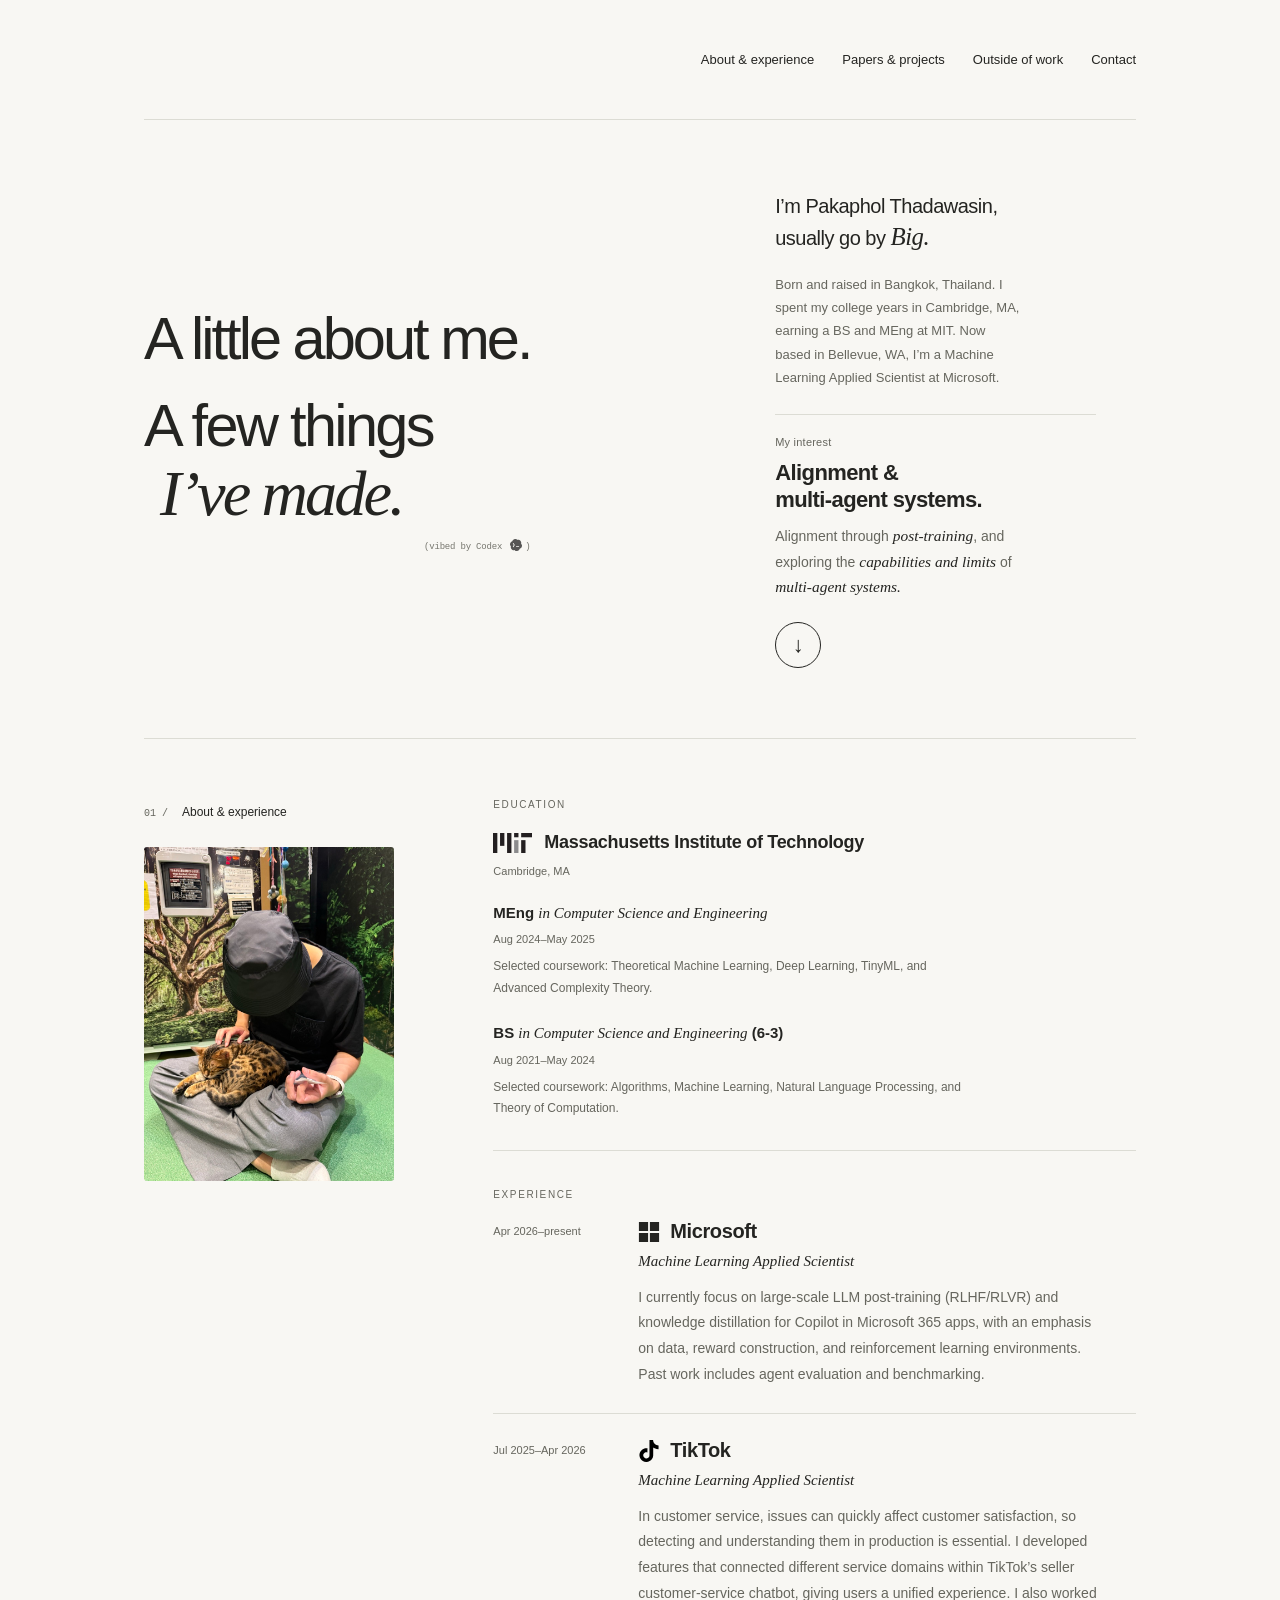
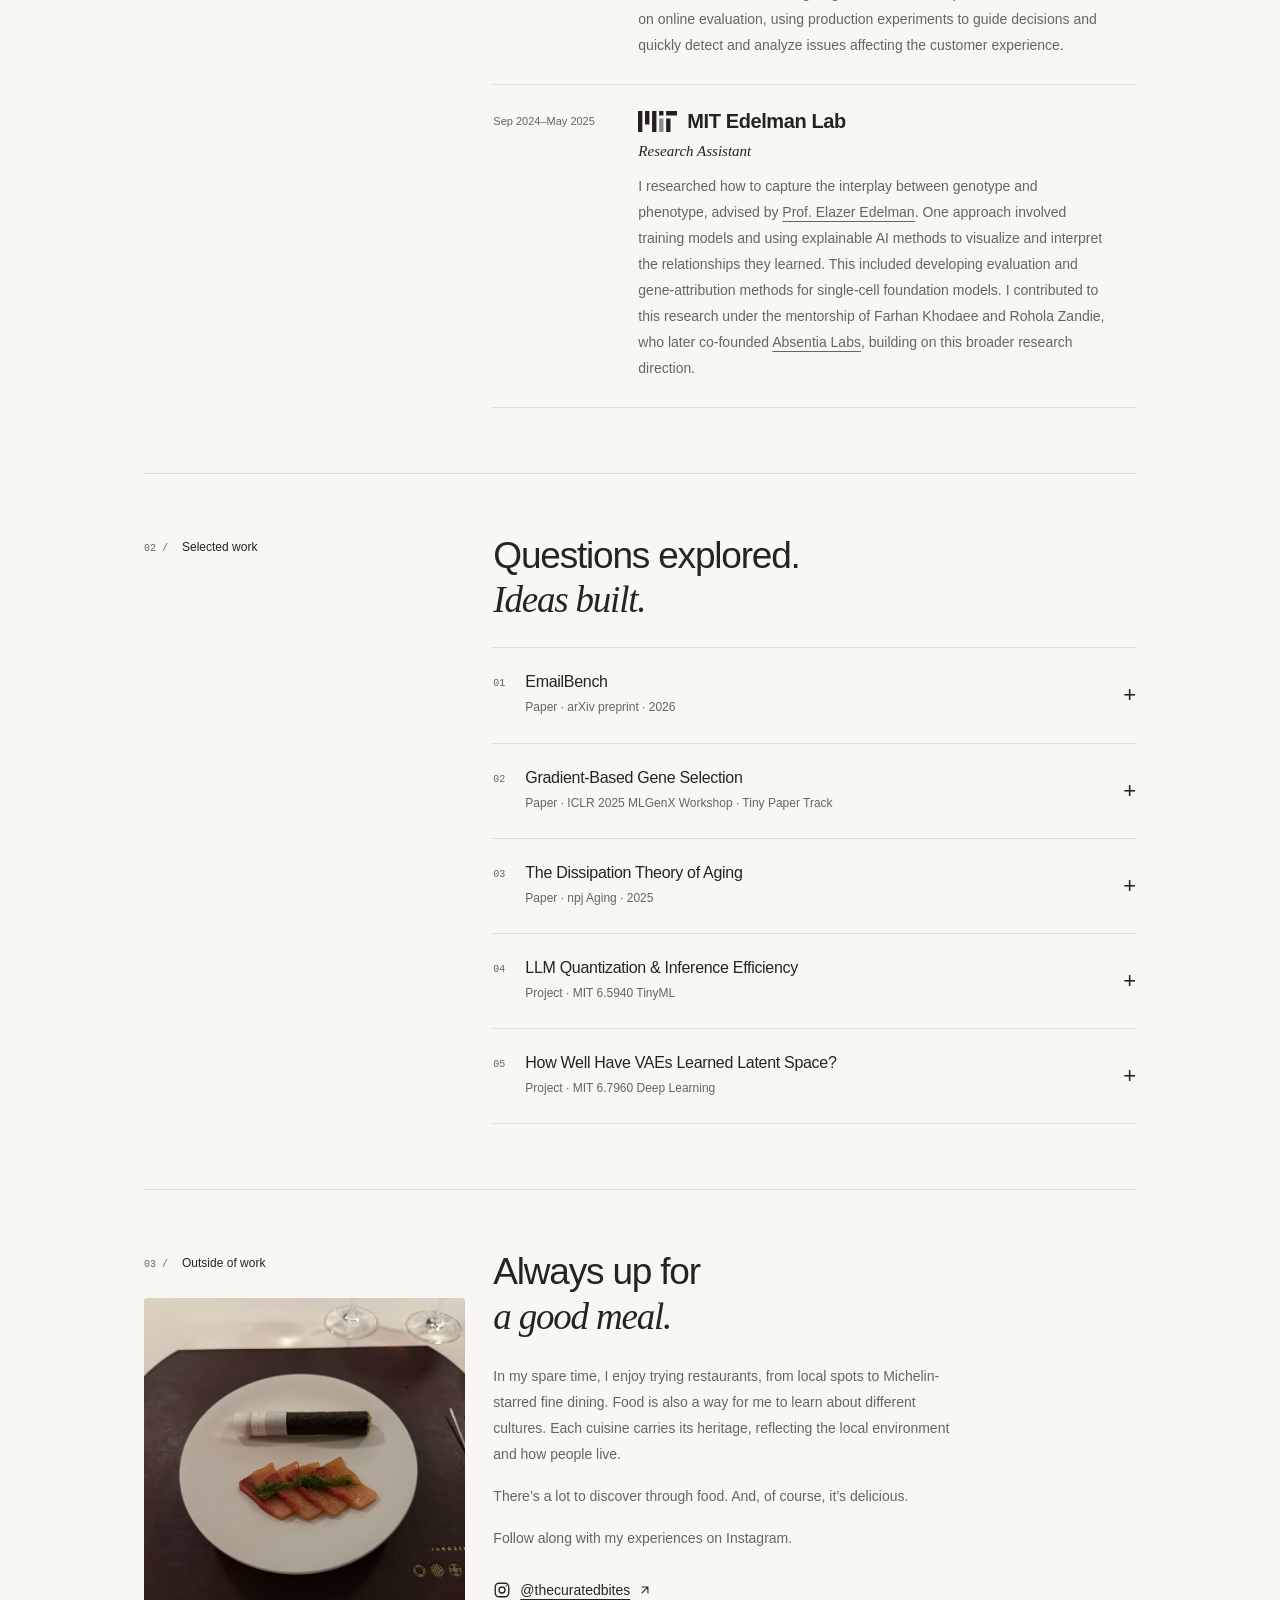
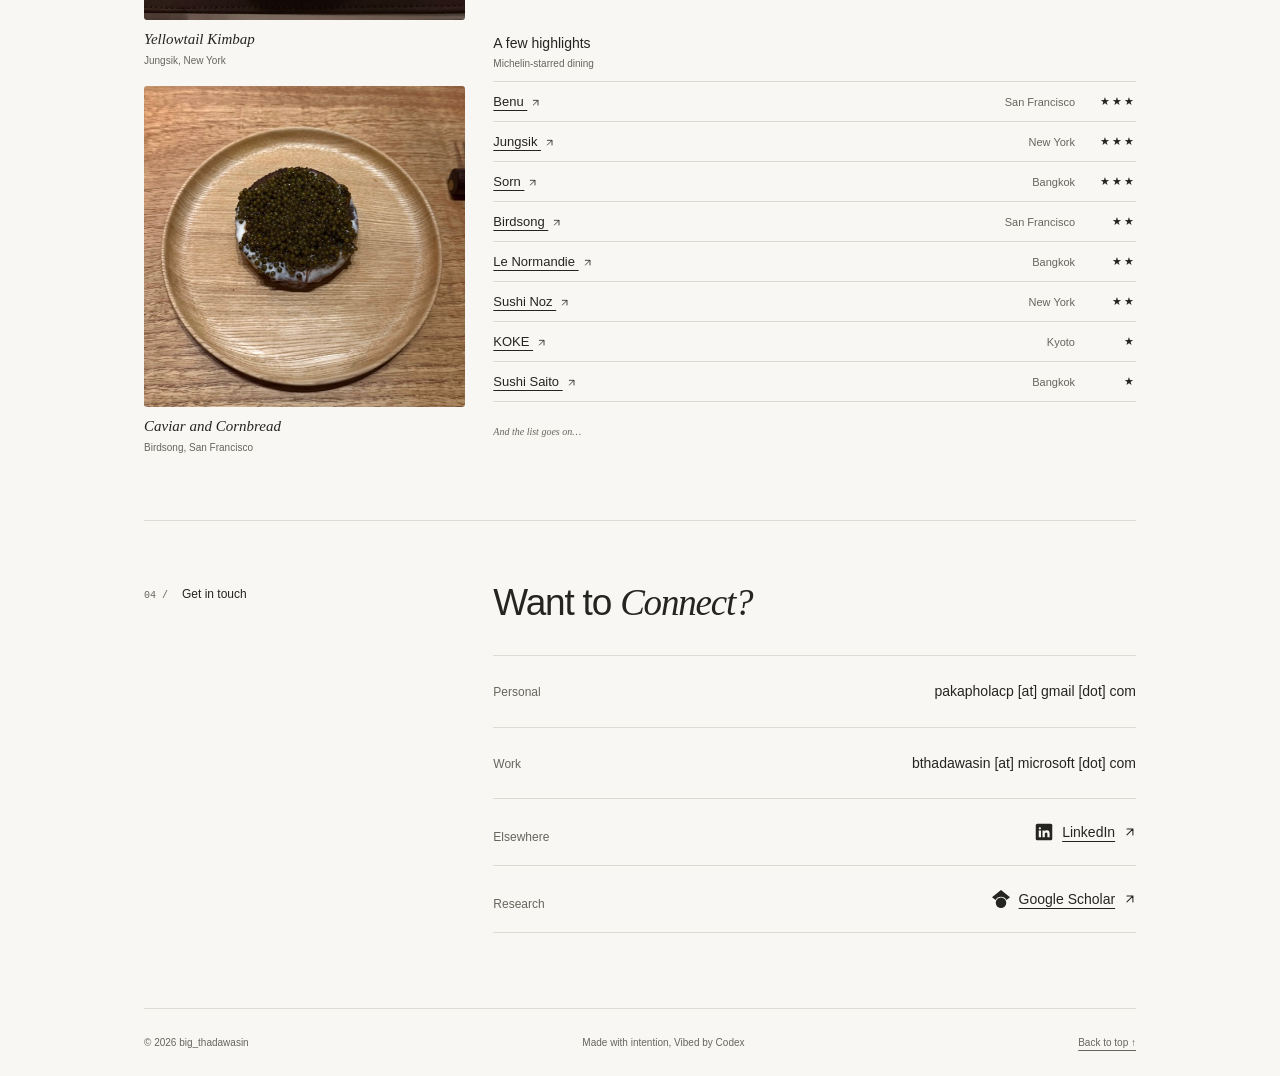
==== docs/index.html @ 39428b14 "Update homepage research interests" ====
<!doctype html>
<html lang="en">
<head>
  <meta charset="UTF-8">
  <meta name="viewport" content="width=device-width, initial-scale=1">
  <meta name="description" content="Big (Pakaphol Thadawasin), a Machine Learning Applied Scientist at Microsoft building and optimizing Copilot. MIT graduate with BS and MEng degrees.">
  <title>Big — Pakaphol Thadawasin</title>
  <link rel="stylesheet" href="style.css?v=20261010-intro8">
</head>
<body>
  <a class="skip-link" href="#main">Skip to content</a>
  <div class="page">
    <header>
      <nav aria-label="Main navigation"><a href="#about">About &amp; experience</a><a href="#work">Papers &amp; projects</a><a href="#outside-work">Outside of work</a><a href="#contact">Contact</a></nav>
    </header>
    <main id="main">
      <section class="hero" aria-labelledby="intro-title">
        <div class="hero-title-group"><h1 id="intro-title"><span class="hero-heading-about">A little about me.</span><span class="hero-heading-work">A few things<br><em>I’ve made.</em></span></h1>
          <p class="hero-credit">(vibed by Codex <img src="assets/codex.svg" width="14" height="14" alt="">)</p>
        </div>
        <div class="hero-bottom">
          <div class="intro-copy">
            <p class="intro-name">I’m Pakaphol Thadawasin, <br>usually <strong>go by <em>Big.</em></strong></p>
            <p class="intro-background">Born and raised in Bangkok, Thailand. I spent my college years in Cambridge, MA, earning a BS and MEng at MIT. Now based in Bellevue, WA, I’m a Machine Learning Applied Scientist at Microsoft.</p>
            <div class="intro-interest">
              <p class="interest-label">My interest</p>
              <p class="interest-title"><strong>Alignment &amp;<br>multi-agent systems.</strong></p>
              <p class="interest-detail">Alignment through <em>post-training</em>, and exploring the <em>capabilities and limits</em> of <em>multi-agent systems.</em></p>
            </div>
          </div>
          <a class="circle-link" href="#about" aria-label="Read about me">↓</a>
        </div>
      </section>
      <section id="about" class="section about" aria-labelledby="about-title">
        <div class="about-aside">
          <div class="section-label"><span>01 /</span><h2 id="about-title">About &amp; experience</h2></div>
          <img class="about-photo" src="assets/big-with-cat.jpg" alt="Big sitting with a sleeping cat on his lap" width="900" height="1200" loading="lazy" decoding="async">
        </div>
        <div class="section-content">
          <div class="education">
            <p class="eyebrow-label">Education</p>
            <h3 class="institution"><img class="brand-logo mit-logo" src="assets/mit.svg" alt="" width="39" height="20">Massachusetts Institute of Technology</h3>
            <p class="education-location">Cambridge, MA</p>
            <div class="degree">
              <div class="degree-heading"><h4>MEng <em>in Computer Science and Engineering</em></h4><span>Aug 2024–May 2025</span></div>
              <p>Selected coursework: Theoretical Machine Learning, Deep Learning, TinyML, and Advanced Complexity Theory.</p>
            </div>
            <div class="degree">
              <div class="degree-heading"><h4>BS <em>in Computer Science and Engineering</em> <strong>(6-3)</strong></h4><span>Aug 2021–May 2024</span></div>
              <p>Selected coursework: Algorithms, Machine Learning, Natural Language Processing, and Theory of Computation.</p>
            </div>
          </div>
          <div id="experience" class="about-experience">
          <p class="eyebrow-label">Experience</p>
          <ol class="experience-list">
            <li><p class="experience-date">Apr 2026–present</p><div><h3><img class="brand-logo" src="assets/microsoft.svg" alt="" width="24" height="24">Microsoft</h3><p class="experience-role">Machine Learning Applied Scientist</p><p class="body-copy">I currently focus on large-scale LLM post-training (RLHF/RLVR) and knowledge distillation for Copilot in Microsoft 365 apps, with an emphasis on data, reward construction, and reinforcement learning environments. Past work includes agent evaluation and benchmarking.</p></div></li>
            <li><p class="experience-date">Jul 2025–Apr 2026</p><div><h3><img class="brand-logo" src="assets/tiktok.svg" alt="" width="24" height="24">TikTok</h3><p class="experience-role">Machine Learning Applied Scientist</p><p class="body-copy">In customer service, issues can quickly affect customer satisfaction, so detecting and understanding them in production is essential. I developed features that connected different service domains within TikTok’s seller customer-service chatbot, giving users a unified experience. I also worked on online evaluation, using production experiments to guide decisions and quickly detect and analyze issues affecting the customer experience.</p></div></li>
            <li><p class="experience-date">Sep 2024–May 2025</p><div><h3><img class="brand-logo mit-logo" src="assets/mit.svg" alt="" width="24" height="24">MIT Edelman Lab</h3><p class="experience-role">Research Assistant</p><p class="body-copy">I researched how to capture the interplay between genotype and phenotype, advised by <a href="https://edelmanlab.mit.edu/elazer-edelman/">Prof. Elazer Edelman</a>. One approach involved training models and using explainable AI methods to visualize and interpret the relationships they learned. This included developing evaluation and gene-attribution methods for single-cell foundation models. I contributed to this research under the mentorship of Farhan Khodaee and Rohola Zandie, who later co-founded <a href="https://www.absentia.bio/">Absentia Labs</a>, building on this broader research direction.</p></div></li>
          </ol>
          </div>
        </div>
      </section>
      <section id="work" class="section work" aria-labelledby="work-title">
        <div class="section-label"><span>02 /</span><h2 id="work-title">Selected work</h2></div>
        <div class="section-content"><p class="large-copy">Questions explored.<br><em>Ideas built.</em></p>
          <details class="project"><summary><span class="project-number">01</span><span><strong>EmailBench</strong><small>Paper · arXiv preprint · 2026</small></span><span class="project-toggle" aria-hidden="true">+</span></summary><div class="project-detail"><p>A Benchmark for Evaluating LLM Agents on Enterprise Email and Productivity Tasks. We introduce 206 scenarios across 16 task categories to evaluate whether email agents complete tasks, combining executable checks with language-model grading.</p><div class="project-links"><a href="https://arxiv.org/abs/2609.31906">Read paper <svg class="external-arrow" viewBox="0 0 16 16" width="12" height="12" aria-hidden="true" focusable="false" fill="none" stroke="currentColor" stroke-width="1.4" stroke-linecap="round" stroke-linejoin="round"><path d="M4 12 12 4M4 4h8v8"/></svg></a></div></div></details>
          <details class="project"><summary><span class="project-number">02</span><span><strong>Gradient-Based Gene Selection</strong><small>Paper · ICLR 2025 MLGenX Workshop · Tiny Paper Track</small></span><span class="project-toggle" aria-hidden="true">+</span></summary><div class="project-detail"><p>Gradient-Based Gene Selection for scRNA-seq Foundation Models. Research on gradient-based attribution for selecting informative genes and interpreting what a single-cell foundation model learns.</p><div class="project-links"><a href="https://openreview.net/forum?id=1MPTY6JaQc">Read paper <svg class="external-arrow" viewBox="0 0 16 16" width="12" height="12" aria-hidden="true" focusable="false" fill="none" stroke="currentColor" stroke-width="1.4" stroke-linecap="round" stroke-linejoin="round"><path d="M4 12 12 4M4 4h8v8"/></svg></a></div></div></details>
          <details class="project"><summary><span class="project-number">03</span><span><strong>The Dissipation Theory of Aging</strong><small>Paper · npj Aging · 2025</small></span><span class="project-toggle" aria-hidden="true">+</span></summary><div class="project-detail">
            <p>My contribution focused on quantitative analysis, including entropy analysis and plots showing how entropy distributions evolve with age across tissues and cell types.</p><div class="project-links"><a href="https://www.nature.com/articles/s41514-025-00277-2">Read paper <svg class="external-arrow" viewBox="0 0 16 16" width="12" height="12" aria-hidden="true" focusable="false" fill="none" stroke="currentColor" stroke-width="1.4" stroke-linecap="round" stroke-linejoin="round"><path d="M4 12 12 4M4 4h8v8"/></svg></a></div></div></details>
          <details class="project"><summary><span class="project-number">04</span><span><strong>LLM Quantization &amp; Inference Efficiency</strong><small>Project · MIT 6.5940 TinyML</small></span><span class="project-toggle" aria-hidden="true">+</span></summary><div class="project-detail"><p>I explored 4-bit weights and activations for LLaMA through post-training quantization and quantization-aware training. I also wrote ARM NEON and x86 AVX2 kernels for INT4 matrix multiplication in on-device LLaMA2-7B inference, using vectorized dequantization and multithreading.</p></div></details>
          <details class="project"><summary><span class="project-number">05</span><span><strong>How Well Have VAEs Learned Latent Space?</strong><small>Project · MIT 6.7960 Deep Learning</small></span><span class="project-toggle" aria-hidden="true">+</span></summary><div class="project-detail"><p>I investigated disentanglement in the latent representations learned by variational autoencoders (VAEs), examining how they represent underlying factors of variation.</p></div></details>
        </div>
      </section>
      <section id="outside-work" class="section" aria-labelledby="outside-work-title">
        <div class="food-aside">
        <div class="section-label"><span>03 /</span><h2 id="outside-work-title">Outside of work</h2></div>
        <div class="food-gallery" aria-label="Food photography">
          <figure class="food-photo">
            <a href="assets/fish-and-hand-roll.jpg" aria-label="View larger photo: Yellowtail kimbap at Jungsik"><img src="assets/fish-and-hand-roll.jpg" alt="Yellowtail kimbap at Jungsik" width="750" height="1000" loading="lazy" decoding="async"></a>
            <figcaption><em>Yellowtail Kimbap</em><span>Jungsik, New York</span></figcaption>
          </figure>
          <figure class="food-photo">
            <a href="assets/caviar-closeup.jpg" aria-label="View larger photo: Caviar and cornbread at Birdsong"><img src="assets/caviar-closeup.jpg" alt="Caviar and cornbread at Birdsong" width="563" height="1000" loading="lazy" decoding="async"></a>
            <figcaption><em>Caviar and Cornbread</em><span>Birdsong, San Francisco</span></figcaption>
          </figure>
        </div>
        </div>
        <div class="section-content">
          <p class="large-copy">Always up for<br><em>a good meal.</em></p>
          <p class="body-copy">In my spare time, I enjoy trying restaurants, from local spots to Michelin-starred fine dining. Food is also a way for me to learn about different cultures. Each cuisine carries its heritage, reflecting the local environment and how people live.</p>
          <p class="body-copy food-reflection">There’s a lot to discover through food. And, of course, it’s delicious.</p>
          <p class="body-copy food-follow">Follow along with my experiences on Instagram.</p>
          <a class="instagram-link" href="https://www.instagram.com/thecuratedbites/?hl=en">
            <svg class="social-icon" viewBox="0 0 24 24" aria-hidden="true" focusable="false" fill="none" stroke="currentColor" stroke-width="1.8"><rect x="3" y="3" width="18" height="18" rx="5"/><circle cx="12" cy="12" r="4"/><circle cx="17.5" cy="6.5" r="1" fill="currentColor" stroke="none"/></svg>
            <span>@thecuratedbites</span><span aria-hidden="true"><svg class="external-arrow" viewBox="0 0 16 16" width="12" height="12" aria-hidden="true" focusable="false" fill="none" stroke="currentColor" stroke-width="1.4" stroke-linecap="round" stroke-linejoin="round"><path d="M4 12 12 4M4 4h8v8"/></svg></span>
          </a>
          <div class="restaurant-highlights">
            <h3>A few highlights</h3>
            <p class="restaurant-note">Michelin-starred dining</p>
            <ul class="restaurant-list">
              <li><a href="https://www.benusf.com/info/">Benu <span aria-hidden="true"><svg class="external-arrow" viewBox="0 0 16 16" width="12" height="12" aria-hidden="true" focusable="false" fill="none" stroke="currentColor" stroke-width="1.4" stroke-linecap="round" stroke-linejoin="round"><path d="M4 12 12 4M4 4h8v8"/></svg></span></a><span class="restaurant-city">San Francisco</span><span class="restaurant-stars" role="img" aria-label="3 Michelin stars">★★★</span></li>
              <li><a href="https://www.jungsik.com/">Jungsik <span aria-hidden="true"><svg class="external-arrow" viewBox="0 0 16 16" width="12" height="12" aria-hidden="true" focusable="false" fill="none" stroke="currentColor" stroke-width="1.4" stroke-linecap="round" stroke-linejoin="round"><path d="M4 12 12 4M4 4h8v8"/></svg></span></a><span class="restaurant-city">New York</span><span class="restaurant-stars" role="img" aria-label="3 Michelin stars">★★★</span></li>
              <li><a href="https://www.sornfinesouthern.com/">Sorn <span aria-hidden="true"><svg class="external-arrow" viewBox="0 0 16 16" width="12" height="12" aria-hidden="true" focusable="false" fill="none" stroke="currentColor" stroke-width="1.4" stroke-linecap="round" stroke-linejoin="round"><path d="M4 12 12 4M4 4h8v8"/></svg></span></a><span class="restaurant-city">Bangkok</span><span class="restaurant-stars" role="img" aria-label="3 Michelin stars">★★★</span></li>
              <li><a href="https://www.birdsongsf.com/">Birdsong <span aria-hidden="true"><svg class="external-arrow" viewBox="0 0 16 16" width="12" height="12" aria-hidden="true" focusable="false" fill="none" stroke="currentColor" stroke-width="1.4" stroke-linecap="round" stroke-linejoin="round"><path d="M4 12 12 4M4 4h8v8"/></svg></span></a><span class="restaurant-city">San Francisco</span><span class="restaurant-stars" role="img" aria-label="2 Michelin stars">★★</span></li>
              <li><a href="https://www.anne-sophie-pic.com/anne-sophie-pic-at-le-normandie-bangkok">Le Normandie <span aria-hidden="true"><svg class="external-arrow" viewBox="0 0 16 16" width="12" height="12" aria-hidden="true" focusable="false" fill="none" stroke="currentColor" stroke-width="1.4" stroke-linecap="round" stroke-linejoin="round"><path d="M4 12 12 4M4 4h8v8"/></svg></span></a><span class="restaurant-city">Bangkok</span><span class="restaurant-stars" role="img" aria-label="2 Michelin stars">★★</span></li>
              <li><a href="https://www.sushinoz.com/">Sushi Noz <span aria-hidden="true"><svg class="external-arrow" viewBox="0 0 16 16" width="12" height="12" aria-hidden="true" focusable="false" fill="none" stroke="currentColor" stroke-width="1.4" stroke-linecap="round" stroke-linejoin="round"><path d="M4 12 12 4M4 4h8v8"/></svg></span></a><span class="restaurant-city">New York</span><span class="restaurant-stars" role="img" aria-label="2 Michelin stars">★★</span></li>
              <li><a href="https://ido-kyoto.com/koke/">KOKE <span aria-hidden="true"><svg class="external-arrow" viewBox="0 0 16 16" width="12" height="12" aria-hidden="true" focusable="false" fill="none" stroke="currentColor" stroke-width="1.4" stroke-linecap="round" stroke-linejoin="round"><path d="M4 12 12 4M4 4h8v8"/></svg></span></a><span class="restaurant-city">Kyoto</span><span class="restaurant-stars" role="img" aria-label="1 Michelin star">★</span></li>
              <li><a href="https://sushisaitothailand.com/">Sushi Saito <span aria-hidden="true"><svg class="external-arrow" viewBox="0 0 16 16" width="12" height="12" aria-hidden="true" focusable="false" fill="none" stroke="currentColor" stroke-width="1.4" stroke-linecap="round" stroke-linejoin="round"><path d="M4 12 12 4M4 4h8v8"/></svg></span></a><span class="restaurant-city">Bangkok</span><span class="restaurant-stars" role="img" aria-label="1 Michelin star">★</span></li>
            </ul>
            <p class="restaurant-note"><em>And the list goes on…</em></p>
          </div>
        </div>
      </section>
      <section id="contact" class="section contact" aria-labelledby="contact-title"><div class="section-label"><span>04 /</span><h2 id="contact-title">Get in touch</h2></div><div class="section-content"><p class="large-copy">Want to <em>Connect?</em></p><ul class="contact-links">
              <li><span class="contact-label">Personal</span><span class="email-value">pakapholacp [at] gmail [dot] com</span></li>
              <li><span class="contact-label">Work</span><span class="email-value">bthadawasin [at] microsoft [dot] com</span></li>
              <li><span class="contact-label">Elsewhere</span><a href="https://www.linkedin.com/in/pakaphol-thadawasin-783b68256/" class="social-link"><svg class="social-icon" viewBox="0 0 24 24" aria-hidden="true" focusable="false"><rect x="1" y="1" width="22" height="22" rx="2" fill="currentColor"/><g fill="var(--paper)"><circle cx="6.5" cy="7" r="1.5"/><path d="M5 10h3v9H5zM10 10h2.9v1.2c.6-.9 1.5-1.5 2.9-1.5 3.1 0 3.7 2 3.7 4.6V19h-3v-4.2c0-1 0-2.3-1.5-2.3s-1.9 1.1-1.9 2.2V19H10z"/></g></svg><span>LinkedIn</span> <span aria-hidden="true"><svg class="external-arrow" viewBox="0 0 16 16" width="12" height="12" aria-hidden="true" focusable="false" fill="none" stroke="currentColor" stroke-width="1.4" stroke-linecap="round" stroke-linejoin="round"><path d="M4 12 12 4M4 4h8v8"/></svg></span></a></li>
              <li><span class="contact-label">Research</span><a href="https://scholar.google.com/citations?user=uV_AudkAAAAJ&amp;hl=en" class="social-link"><svg class="social-icon" viewBox="0 0 24 24" aria-hidden="true" focusable="false" fill="currentColor"><path d="M12 0 0 9.5l4.84 3.94a8 8 0 0 1 14.32 0L24 9.5Z"/><circle cx="12" cy="17" r="7"/></svg><span>Google Scholar</span> <span aria-hidden="true"><svg class="external-arrow" viewBox="0 0 16 16" width="12" height="12" aria-hidden="true" focusable="false" fill="none" stroke="currentColor" stroke-width="1.4" stroke-linecap="round" stroke-linejoin="round"><path d="M4 12 12 4M4 4h8v8"/></svg></span></a></li>
            </ul>
</div></section>
    </main>
    <footer><span>© 2026 big_thadawasin</span><span>Made with intention, Vibed by Codex</span><a href="#">Back to top ↑</a></footer>
  </div>
  <script src="typing.js?v=20261010-intro8"></script>
  <dialog id="photo-preview" class="photo-preview" aria-label="Food photo preview" aria-describedby="photo-preview-caption">
    <button class="preview-close" type="button" aria-label="Close photo preview">Close <svg viewBox="0 0 20 20" aria-hidden="true" fill="none" stroke="currentColor" stroke-width="1.4" stroke-linecap="round"><path d="m5 5 10 10M15 5 5 15"/></svg></button>
    <figure><img alt=""><figcaption id="photo-preview-caption"><span class="preview-dish"></span><span class="preview-restaurant"></span></figcaption></figure>
  </dialog>
  <script src="photo-preview.js?v=20261010-intro8"></script>
</body>
</html>
---- docs/style.css ----
:root{color-scheme:light;--paper:#f8f7f3;--ink:#242421;--muted:#66665e;--line:#dcdcd4;--accent:#d5ec76;font-family:Arial,Helvetica,sans-serif;color:var(--ink);background:var(--paper);font-synthesis:none}
*{box-sizing:border-box}html{scroll-behavior:auto;scroll-padding-top:40px}body{margin:0}a{color:inherit;text-decoration:underline;text-underline-offset:4px;text-decoration-thickness:1px}a:hover{text-decoration-thickness:2px}a:focus-visible,summary:focus-visible{outline:2px solid var(--ink);outline-offset:6px}::selection{background:var(--accent);color:var(--ink)}.page{max-width:1120px;padding:0 64px;margin:auto}header{height:120px;display:flex;align-items:center;justify-content:space-between;border-bottom:1px solid var(--line)}nav{margin-left:auto;display:flex;gap:32px;font-size:13px}nav a:last-child span{margin-left:5px}.hero{padding:86px 0 62px}h1{font-weight:400;font-size:clamp(58px,7.2vw,91px);line-height:1.05;letter-spacing:-.05em;margin:38px 0 42px}em{font-family:Georgia,'Times New Roman',serif;font-weight:400}h1 em{letter-spacing:-.045em}.hero-bottom{display:flex;align-items:center;justify-content:space-between;gap:24px}.hero-bottom p{font-size:15px;color:var(--muted);line-height:1.8;margin:0}.hero-bottom strong{font-weight:400;color:var(--ink)}.circle-link{text-decoration:none;border:1px solid var(--line);border-radius:50%;height:49px;width:49px;display:grid;place-items:center;font-size:22px;flex-shrink:0;transition:background .2s}.circle-link:hover{background:var(--accent);text-decoration:none}.section{border-top:1px solid var(--line);padding:60px 0 65px;display:grid;grid-template-columns:1fr 2fr;gap:28px}.section-label{display:flex;gap:14px;align-items:baseline;font-size:12px;padding-top:6px}.section-label>span{font-family:monospace;color:var(--muted);font-size:10px}h2{font-size:12px;font-weight:400;margin:0}.large-copy{font-size:37px;line-height:1.2;letter-spacing:-1.2px;margin:0 0 25px}.body-copy{font-size:14px;color:var(--muted);line-height:1.85;max-width:470px;margin:0}.small-facts{display:grid;grid-template-columns:1fr 1fr;gap:20px;margin-top:32px}.small-facts span{font:9px monospace;letter-spacing:1.3px;color:var(--muted)}.small-facts p{font-size:12px;margin:10px 0 0}.section-intro{font-size:23px;letter-spacing:-.6px;margin:0 0 29px}.project{border-top:1px solid var(--line)}.project:last-child{border-bottom:1px solid var(--line)}summary{display:flex;align-items:center;gap:20px;padding:25px 0;cursor:pointer;list-style:none}summary::-webkit-details-marker{display:none}.project-number{font:10px monospace;color:var(--muted);align-self:flex-start;padding-top:5px}summary strong{font-size:16px;font-weight:400;letter-spacing:-.3px}summary small{display:block;font-size:12px;line-height:1.6;color:var(--muted);margin-top:7px}.project-toggle{font-size:22px;font-weight:300;margin-left:auto;transition:transform .2s}details[open] .project-toggle{transform:rotate(45deg)}.project-detail{padding:0 35px 25px;font-size:13px;line-height:1.8;color:var(--muted)}.contact{padding-bottom:75px}footer{border-top:1px solid var(--line);padding:28px 0;display:flex;justify-content:space-between;gap:16px;color:var(--muted);font-size:10px}.draft-note{text-align:center;font-size:9px;color:var(--muted);padding:13px 0 24px;letter-spacing:.5px}.draft-note span{margin:0 6px}.skip-link{position:absolute;top:-80px;left:15px;background:var(--paper);padding:12px}.skip-link:focus{top:15px}
@media(min-width:1400px){.hero{padding-top:100px}}
@media(max-width:640px){.page{padding:0 25px}header{height:auto;min-height:88px;flex-wrap:wrap;gap:18px;padding:24px 0}nav{gap:18px;font-size:11px}.hero{padding:57px 0 45px}h1{font-size:58px;letter-spacing:-3px;margin:30px 0}h1 em{letter-spacing:-2.5px}.hero-bottom p{font-size:13px}.hero-bottom p br{display:none}.circle-link{width:40px;height:40px}.section{grid-template-columns:1fr;gap:30px;padding:35px 0 42px}.large-copy{font-size:33px}.body-copy{font-size:13px}.section-intro{font-size:22px}.section-label{gap:12px}.small-facts{gap:14px}summary{gap:13px}summary small{font-size:11px}.project-detail{padding-left:27px}footer{flex-wrap:wrap;font-size:9px}footer>span:nth-child(2){display:none}.draft-note{font-size:8px;letter-spacing:0}}
@media(prefers-reduced-motion:reduce){html{scroll-behavior:auto}*{transition:none!important}}

.contact-links{list-style:none;margin:30px 0 0;padding:0;font-size:14px}
.contact-links li{display:flex;align-items:baseline;justify-content:space-between;flex-wrap:wrap;gap:12px 20px;padding:16px 0;border-top:1px solid var(--line)}
.contact-links li:last-child{border-bottom:1px solid var(--line)}
.contact-label{font-size:12px;color:var(--muted)}
.email-value{min-width:0;overflow-wrap:anywhere;padding:8px 0;line-height:1.6}
.contact-links a{display:inline-block;padding:8px 0;overflow-wrap:anywhere}

.contact-links .social-link{display:inline-flex;align-items:center;gap:9px}
.social-icon{width:18px;height:18px;flex-shrink:0}

.about-photo{display:block;width:100%;max-width:250px;height:auto;margin-top:28px;border-radius:3px}
@media(max-width:640px){.about-photo{max-width:280px;margin-top:24px}}

.instagram-link{display:inline-flex;align-items:center;gap:9px;margin-top:22px;padding:8px 0;font-size:14px}

.food-gallery{display:flex;flex-direction:column;gap:18px;margin-top:28px}
.food-gallery a{display:block;border-radius:3px;overflow:hidden;text-decoration:none}
.food-gallery img{display:block;width:100%;height:auto;aspect-ratio:1;object-fit:cover;object-position:center 60%}
.food-gallery .food-photo:nth-child(2) img{object-position:center 66%}
@media(max-width:640px){.food-aside{max-width:360px;width:100%}.food-gallery{margin-top:24px;gap:16px}}

.restaurant-highlights{margin-top:28px}
.restaurant-highlights h3{font-size:14px;font-weight:400;margin:0 0 7px}
.restaurant-note{font-size:10px;color:var(--muted);margin:0 0 12px}
.restaurant-list{list-style:none;padding:0;margin:0}
.restaurant-list li{display:grid;grid-template-columns:minmax(0,1fr) auto 45px;gap:16px;align-items:center;padding:12px 0;border-top:1px solid var(--line);font-size:13px}
.restaurant-list li:last-child{border-bottom:1px solid var(--line)}
.restaurant-list a span{font-size:11px;margin-left:4px}
.restaurant-city{font-size:11px;color:var(--muted)}
.restaurant-stars{font-size:11px;letter-spacing:2px;text-align:right;white-space:nowrap}
@media(max-width:380px){.restaurant-list li{gap:8px;font-size:12px}.restaurant-city{font-size:10px}}

nav a{text-decoration:none}

.project-detail p{margin:0}.project-links{display:flex;flex-wrap:wrap;gap:10px 20px;margin-top:16px}



.food-photo{margin:0}.food-photo figcaption{margin-top:9px;font-size:11px;line-height:1.5;color:var(--muted)}

.food-photo figcaption em{display:block;font-size:15px;line-height:1.4;color:var(--ink)}.food-photo figcaption span{display:block;margin-top:3px;font-size:10px}

.experience-list{list-style:none;margin:0;padding:0}
.experience-list li{display:grid;grid-template-columns:125px minmax(0,1fr);gap:20px;padding:25px 0;border-bottom:1px solid var(--line)}
.experience-list li:first-child{padding-top:0}
.experience-date{font-size:11px;line-height:1.6;color:var(--muted);margin:3px 0 0}
.experience-list h3{font-size:19px;letter-spacing:-.4px;font-weight:400;margin:0 0 7px}
.experience-role{font-size:12px;margin:0 0 12px;color:var(--ink);line-height:1.5}
@media(max-width:800px){.experience-list li{grid-template-columns:1fr;gap:10px}}

.hero-bottom p{max-width:660px}

.about-facts{margin-top:0;margin-bottom:32px}.about-experience{scroll-margin-top:40px}

/* Education and experience share a quiet typographic hierarchy. */
.eyebrow-label{font-size:10px;text-transform:uppercase;letter-spacing:1.6px;color:var(--muted);margin:0 0 20px}
.education{margin:34px 0 38px;padding-bottom:30px;border-bottom:1px solid var(--line)}
.institution{display:flex;align-items:center;gap:12px;font-size:18px;line-height:1.4;font-weight:600;letter-spacing:-.3px;margin:0}
.brand-logo{display:inline-block;width:22px;height:22px;object-fit:contain;flex-shrink:0}
.brand-logo.mit-logo{width:39px;height:22px}
.education-location{font-size:11px;color:var(--muted);margin:9px 0 25px}
.degree+.degree{margin-top:23px}
.degree-heading h4{font-size:15px;line-height:1.5;margin:0 0 5px;font-weight:600}
.degree-heading h4 em{font-weight:400;font-style:normal}
.degree-heading>span{font-size:11px;color:var(--muted);font-variant-numeric:tabular-nums}
.degree>p{font-size:12px;line-height:1.8;color:var(--muted);max-width:470px;margin:9px 0 0}
.degree .course-number{font-size:12px;color:var(--ink);font-weight:600;margin-top:9px}
.experience-list h3{display:flex;align-items:center;gap:10px;font-weight:600;font-size:20px}
.experience-role{font-family:Georgia,serif;font-style:italic;font-size:15px}
@media(max-width:640px){.institution{font-size:16px}.education{margin-top:28px}.degree-heading h4{font-size:14px}}

/* An editorial opening: display type balanced by a narrow biography. */
.hero{display:grid;grid-template-columns:minmax(0,1.55fr) minmax(0,1fr);gap:clamp(32px,5vw,76px);align-items:end;padding:72px 0 70px}
.hero h1{font-size:clamp(54px,6.5vw,86px);line-height:1.02;letter-spacing:-.06em;margin:0}
.hero-heading-about,.hero-heading-work{display:block}
.hero-heading-about{font-weight:500}
.hero-heading-work{margin-top:30px;font-size:.78em;line-height:1.08;letter-spacing:-.045em}
.hero h1 em{display:inline-block;margin-left:.45em;font-size:1.28em;line-height:1.08;letter-spacing:-.055em}
.hero-bottom{display:flex;flex-direction:column;align-items:flex-start;gap:28px;border-top:1px solid var(--ink);padding-top:22px;padding-bottom:5px}
.hero-bottom p{font-size:14px;line-height:1.9;max-width:34ch;text-wrap:pretty}
.hero-bottom strong{font-weight:600}
.hero .circle-link{width:46px;height:46px;border-color:var(--ink);transition:background .2s,transform .2s}
.hero .circle-link:hover{background:var(--ink);color:var(--paper);transform:translateY(3px)}
@media(max-width:700px){.hero{grid-template-columns:1fr;gap:36px;padding:48px 0}.hero h1{font-size:clamp(55px,11vw,76px)}.hero-heading-work{margin-top:23px}.hero-bottom{display:grid;grid-template-columns:minmax(0,1fr) auto;align-items:end;gap:20px;padding-top:20px}.hero-bottom p{font-size:13px;max-width:43ch}.hero .circle-link{width:40px;height:40px}}

.about .education{margin-top:0}.degree-heading h4 em{font-style:italic}

nav{flex-wrap:wrap;justify-content:flex-end;gap:14px 28px}nav a{padding:6px 0}nav a:hover{color:var(--muted)}
@media(max-width:640px){nav{gap:8px 20px;font-size:11px}}

.hero-credit{display:flex;align-items:center;gap:5px;margin:22px 0 0 .3em;font-family:monospace;font-size:10px;line-height:1.5;color:var(--muted);letter-spacing:-.2px}.hero-credit svg{transform:rotate(-8deg)}

.hero-title-group{width:fit-content;max-width:100%}.hero-credit{justify-content:flex-end;margin:12px 0 0}.hero-credit img{display:block;width:14px;height:14px}

/* Keep the opening headline and biography visually connected. */
.hero{grid-template-columns:minmax(0,1.65fr) minmax(0,1fr);gap:36px;align-items:center}
.hero h1{font-size:clamp(40px,4.65vw,61px);line-height:1.12;letter-spacing:-.05em}
.hero-heading-about{white-space:nowrap}
.hero-heading-work{font-size:1em;margin-top:20px;line-height:1.12}
.hero h1 em{font-size:1.08em;margin-left:.25em;letter-spacing:-.045em}
.hero-bottom{border-top:0;padding:0;gap:23px}
.hero-bottom p{font-size:14px;line-height:1.8}
.hero-credit{font-size:9px;color:#77776f;margin-top:10px;gap:4px}
.hero-credit img{width:12px;height:12px;opacity:.65}
@media(max-width:900px) and (min-width:701px){.hero{gap:28px}.hero h1{font-size:clamp(32px,4.5vw,41px)}.hero-bottom p{font-size:13px}}
@media(max-width:700px){.hero{grid-template-columns:1fr;gap:30px;align-items:start}.hero h1{font-size:clamp(32px,6.8vw,47px)}.hero-bottom{padding-top:0}.hero-bottom p{font-size:13px}.hero-heading-work{margin-top:17px}}

.external-arrow{display:inline-block;width:.85em;height:.85em;vertical-align:-.05em;flex-shrink:0}

.typing-char{visibility:hidden}.typing-char.typed{visibility:visible}
.typing-cursor{position:relative}.typing-cursor::after{content:"";position:absolute;right:-.06em;top:.12em;height:.85em;border-right:1px solid currentColor;animation:typing-blink .7s step-end infinite}
@keyframes typing-blink{50%{opacity:0}}
/* Keep the credit's text as one flex item while its letters are revealed. */
.hero-credit{display:block;text-align:right}.hero-credit img{display:inline-block;vertical-align:-2px;margin:0 3px}
@media(prefers-reduced-motion:reduce){.typing-char{visibility:visible}.typing-cursor::after{display:none}}

/* Full-screen gallery keeps the photograph separate from the page. */
.preview-open{overflow:hidden}
.photo-preview{position:fixed;inset:0;width:100%;height:100%;height:100dvh;max-width:none;max-height:none;margin:0;padding:76px 32px 28px;border:0;background:rgba(20,20,18,.97);color:#f8f7f3;overflow:auto}
.photo-preview[open]{display:flex;align-items:center;justify-content:center}
.photo-preview::backdrop{background:#141412}
.preview-close{position:absolute;top:20px;right:24px;display:flex;align-items:center;justify-content:center;gap:10px;min-height:44px;padding:10px 16px;border:1px solid #ffffff40;border-radius:999px;background:transparent;color:inherit;font:12px Arial,sans-serif;letter-spacing:.03em;cursor:pointer;transition:background .15s}
.preview-close svg{width:16px;height:16px}.preview-close:hover{background:#ffffff15}.preview-close:focus-visible{outline:2px solid #f8f7f3;outline-offset:4px}
.photo-preview figure{margin:0;max-width:100%;text-align:center}
.photo-preview img{display:block;max-width:100%;max-height:calc(100vh - 192px);max-height:calc(100dvh - 192px);width:auto;height:auto;margin:auto;object-fit:contain;border-radius:2px}
.photo-preview figcaption{margin-top:20px;line-height:1.5}
.preview-dish{display:block;font-family:Georgia,serif;font-style:italic;font-size:23px}
.preview-restaurant{display:block;margin-top:5px;font-size:11px;letter-spacing:.04em;color:#b9b8af}
@media(max-width:640px){.photo-preview{padding:72px 16px 24px}.preview-close{top:16px;right:16px}.photo-preview img{max-height:calc(100vh - 182px);max-height:calc(100dvh - 182px)}.photo-preview figcaption{margin-top:16px}.preview-dish{font-size:21px}}

/* On mobile, the food introduction and highlights come before the photos. */
@media(max-width:640px){
  .food-aside{display:contents}
  #outside-work>.section-content{order:1}
  #outside-work .food-gallery{order:2;margin-top:0}
  #outside-work .food-gallery{width:100%;max-width:360px}
}

/* Intro: personal note, biography, and a distinct research focus. */
.intro-copy{width:100%;max-width:36ch}
.hero-bottom .intro-name{font-size:20px;line-height:1.4;letter-spacing:-.5px;color:var(--ink);margin-bottom:18px}
.intro-name strong{font-weight:400}.intro-name em{font-size:1.24em}
.hero-bottom .intro-background{font-size:13px;line-height:1.8}
.intro-interest{border-top:1px solid var(--line);margin-top:24px;padding-top:18px}
.hero-bottom .interest-label{font-size:11px;letter-spacing:.02em;margin-bottom:8px}
.hero-bottom .interest-title{font-size:22px;line-height:1.2;letter-spacing:-.6px;color:var(--ink)}
.interest-title strong{font-weight:600}
.hero-bottom .interest-detail{font-size:14px;line-height:1.65;margin-top:10px}.interest-detail em{color:var(--ink);font-size:1.1em}
@media(max-width:700px){.hero-bottom{display:flex;align-items:flex-start;gap:22px}.hero-bottom .intro-copy br{display:initial}.intro-copy{max-width:45ch}.hero-bottom .intro-name{font-size:21px}.hero-bottom .interest-title{font-size:24px}.intro-interest{margin-top:22px}}

.food-reflection{margin-top:16px}.food-follow{margin-top:16px}

.restaurant-list + .restaurant-note{margin-top:24px}
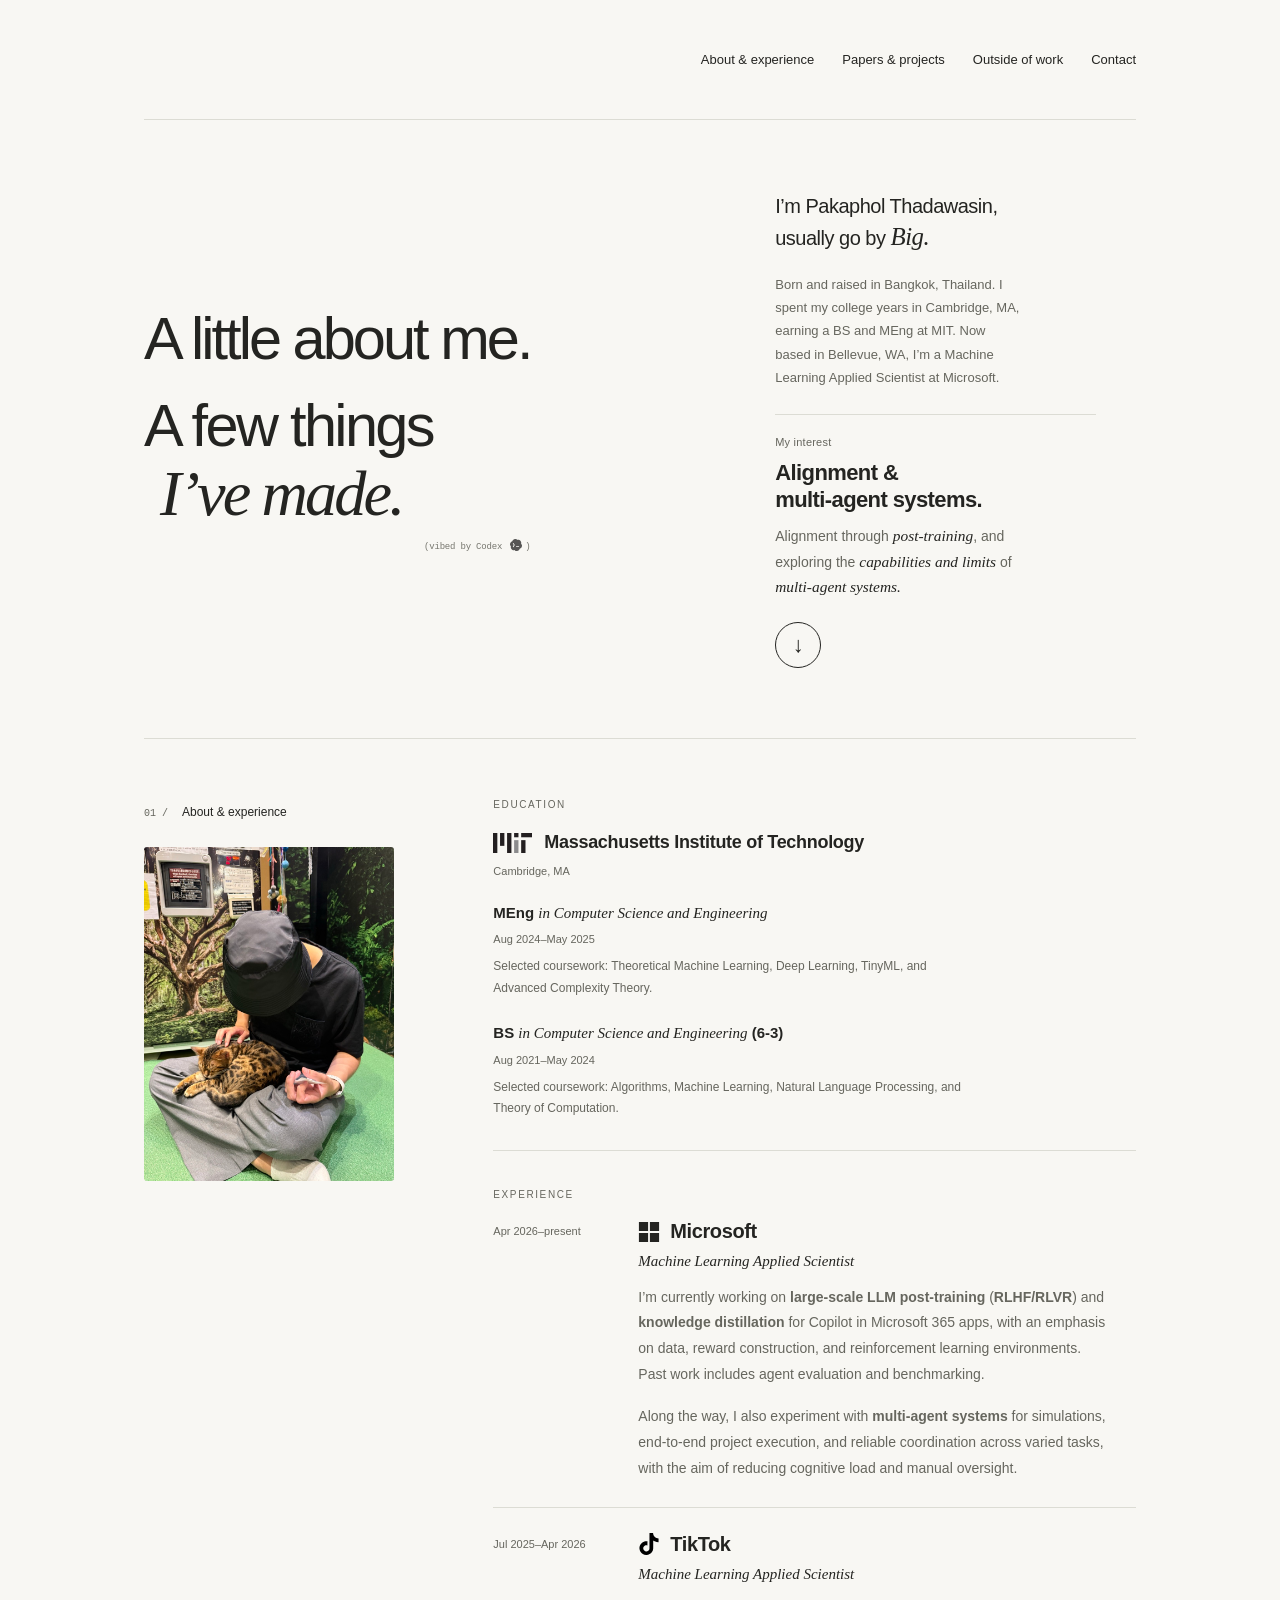
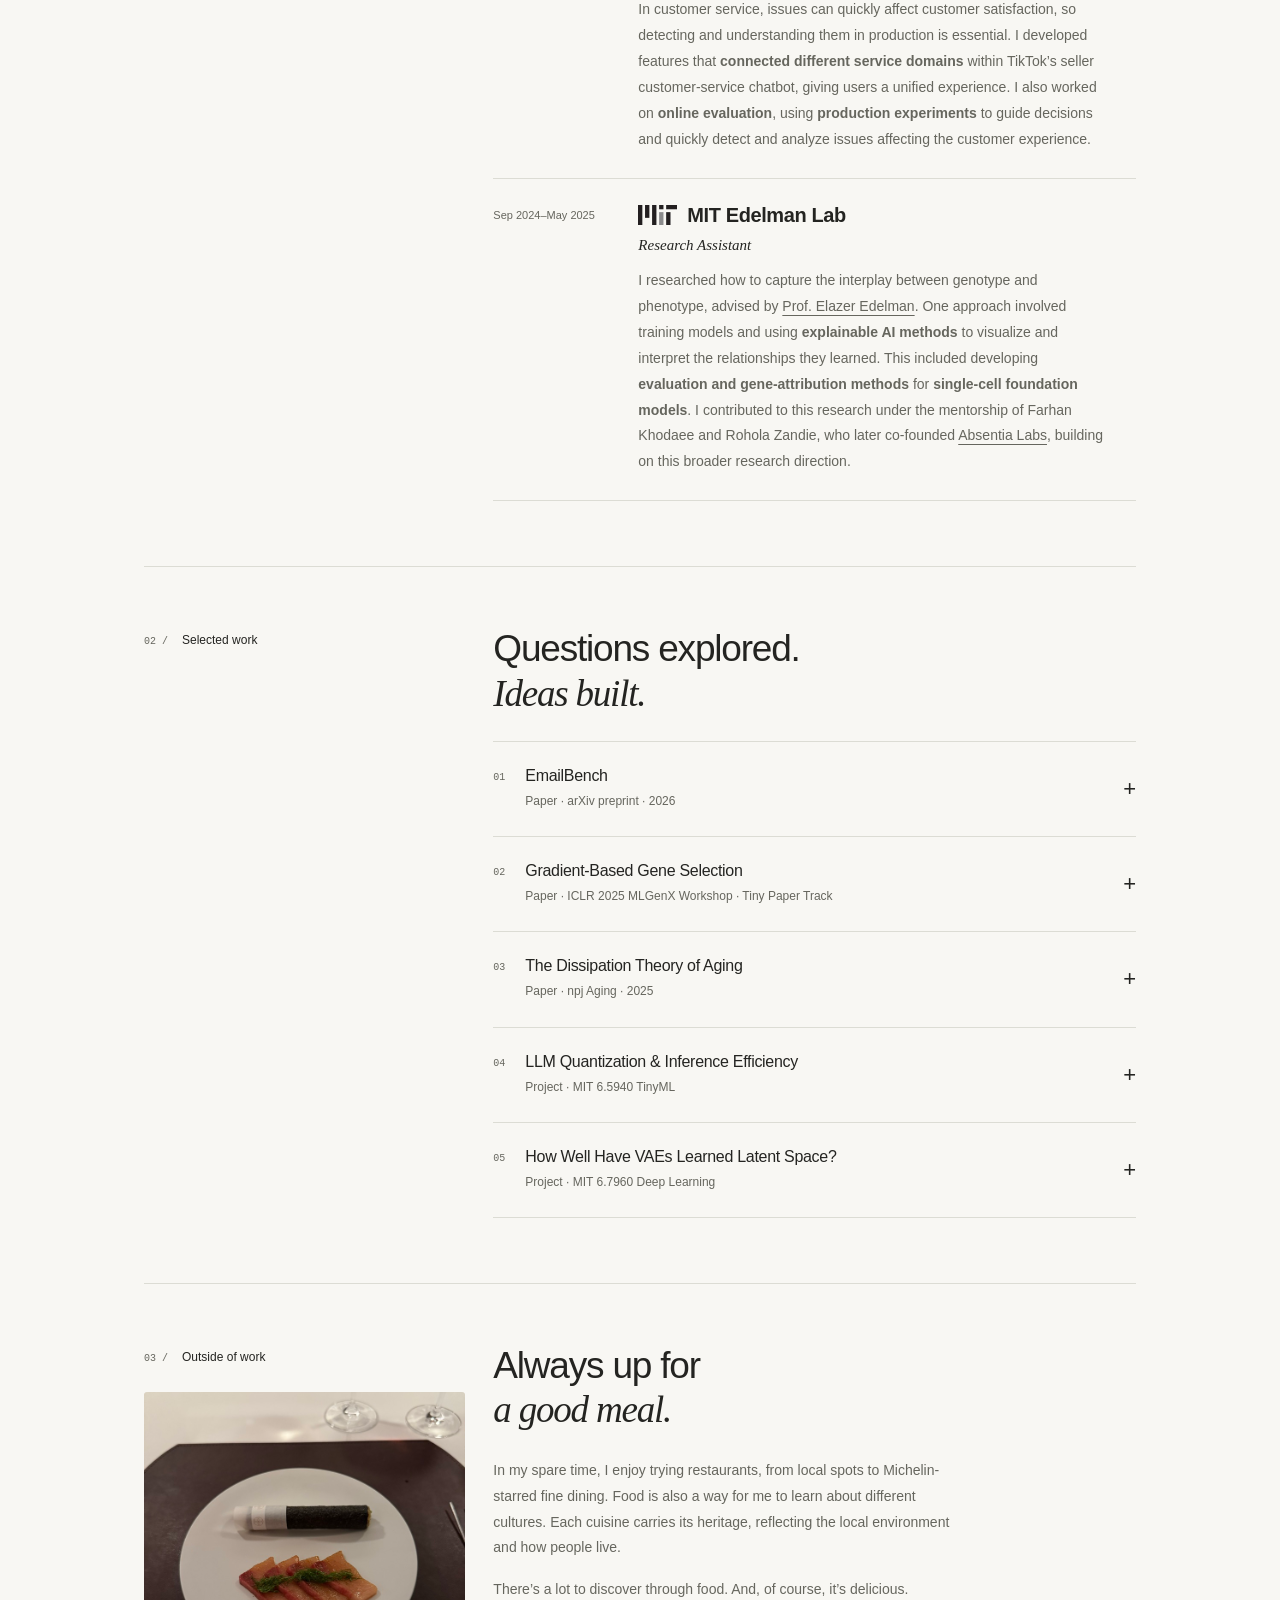
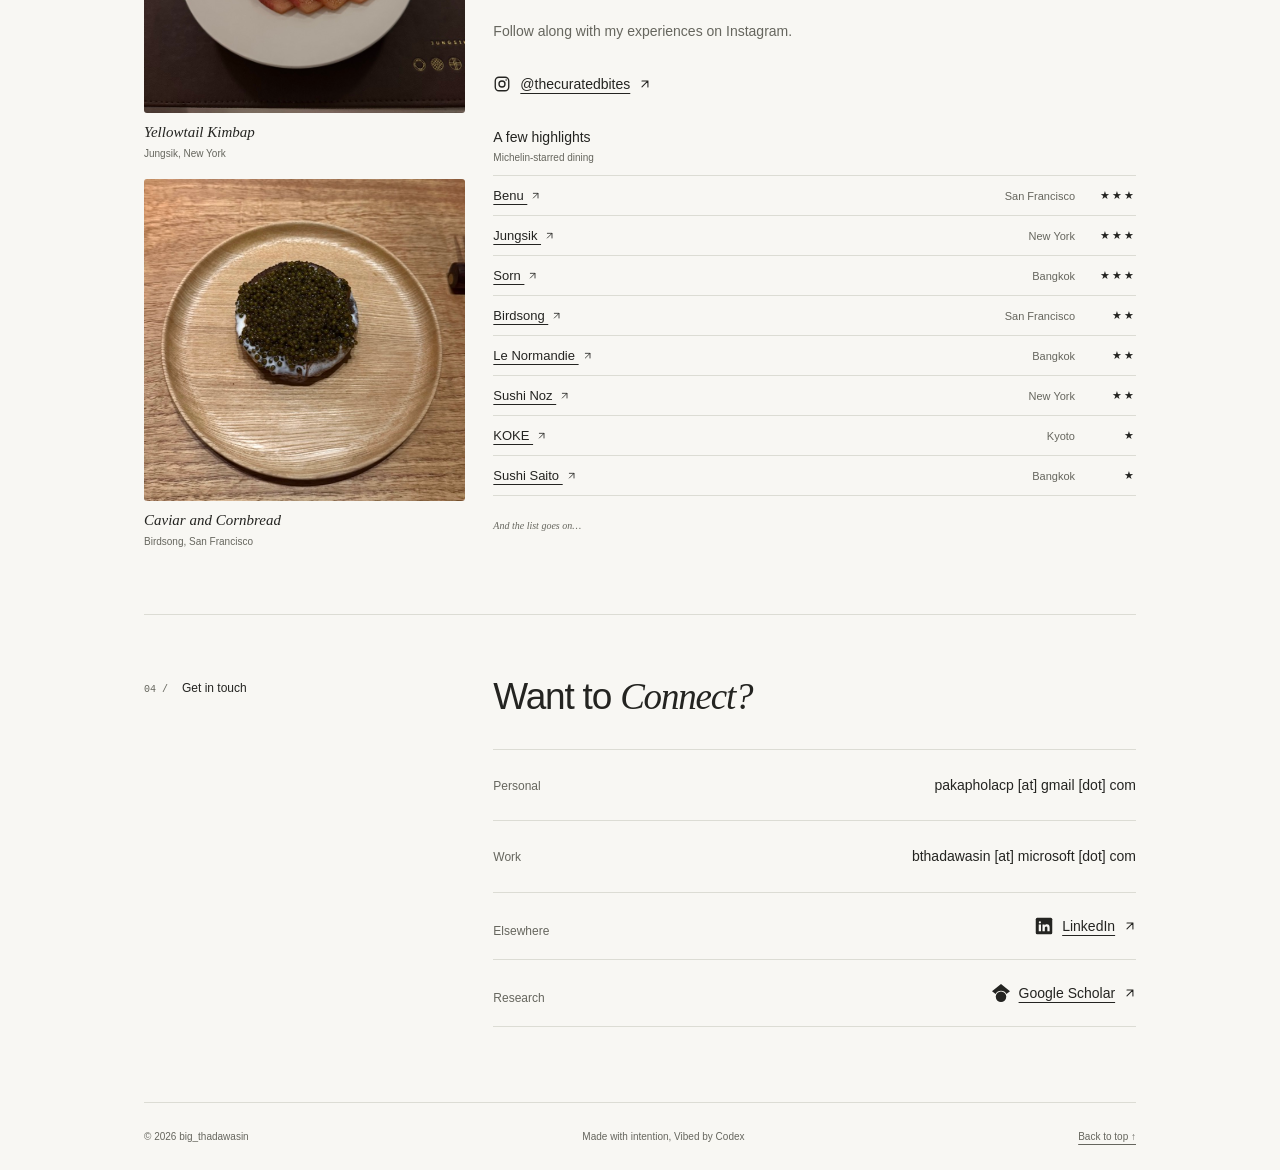
==== commit d1524520: "Update experience descriptions and highlight key contributions" ====
--- a/docs/index.html
+++ b/docs/index.html
@@ -53,9 +53,10 @@
           <div id="experience" class="about-experience">
           <p class="eyebrow-label">Experience</p>
           <ol class="experience-list">
-            <li><p class="experience-date">Apr 2026–present</p><div><h3><img class="brand-logo" src="assets/microsoft.svg" alt="" width="24" height="24">Microsoft</h3><p class="experience-role">Machine Learning Applied Scientist</p><p class="body-copy">I currently focus on large-scale LLM post-training (RLHF/RLVR) and knowledge distillation for Copilot in Microsoft 365 apps, with an emphasis on data, reward construction, and reinforcement learning environments. Past work includes agent evaluation and benchmarking.</p></div></li>
-            <li><p class="experience-date">Jul 2025–Apr 2026</p><div><h3><img class="brand-logo" src="assets/tiktok.svg" alt="" width="24" height="24">TikTok</h3><p class="experience-role">Machine Learning Applied Scientist</p><p class="body-copy">In customer service, issues can quickly affect customer satisfaction, so detecting and understanding them in production is essential. I developed features that connected different service domains within TikTok’s seller customer-service chatbot, giving users a unified experience. I also worked on online evaluation, using production experiments to guide decisions and quickly detect and analyze issues affecting the customer experience.</p></div></li>
-            <li><p class="experience-date">Sep 2024–May 2025</p><div><h3><img class="brand-logo mit-logo" src="assets/mit.svg" alt="" width="24" height="24">MIT Edelman Lab</h3><p class="experience-role">Research Assistant</p><p class="body-copy">I researched how to capture the interplay between genotype and phenotype, advised by <a href="https://edelmanlab.mit.edu/elazer-edelman/">Prof. Elazer Edelman</a>. One approach involved training models and using explainable AI methods to visualize and interpret the relationships they learned. This included developing evaluation and gene-attribution methods for single-cell foundation models. I contributed to this research under the mentorship of Farhan Khodaee and Rohola Zandie, who later co-founded <a href="https://www.absentia.bio/">Absentia Labs</a>, building on this broader research direction.</p></div></li>
+            <li><p class="experience-date">Apr 2026–present</p><div><h3><img class="brand-logo" src="assets/microsoft.svg" alt="" width="24" height="24">Microsoft</h3><p class="experience-role">Machine Learning Applied Scientist</p><p class="body-copy">I’m currently working on <strong>large-scale LLM post-training</strong> (<strong>RLHF/RLVR</strong>) and <strong>knowledge distillation</strong> for Copilot in Microsoft 365 apps, with an emphasis on data, reward construction, and reinforcement learning environments. Past work includes agent evaluation and benchmarking.</p>
+              <p class="body-copy">Along the way, I also experiment with <strong>multi-agent systems</strong> for simulations, end-to-end project execution, and reliable coordination across varied tasks, with the aim of reducing cognitive load and manual oversight.</p></div></li>
+            <li><p class="experience-date">Jul 2025–Apr 2026</p><div><h3><img class="brand-logo" src="assets/tiktok.svg" alt="" width="24" height="24">TikTok</h3><p class="experience-role">Machine Learning Applied Scientist</p><p class="body-copy">In customer service, issues can quickly affect customer satisfaction, so detecting and understanding them in production is essential. I developed features that <strong>connected different service domains</strong> within TikTok’s seller customer-service chatbot, giving users a unified experience. I also worked on <strong>online evaluation</strong>, using <strong>production experiments</strong> to guide decisions and quickly detect and analyze issues affecting the customer experience.</p></div></li>
+            <li><p class="experience-date">Sep 2024–May 2025</p><div><h3><img class="brand-logo mit-logo" src="assets/mit.svg" alt="" width="24" height="24">MIT Edelman Lab</h3><p class="experience-role">Research Assistant</p><p class="body-copy">I researched how to capture the interplay between genotype and phenotype, advised by <a href="https://edelmanlab.mit.edu/elazer-edelman/">Prof. Elazer Edelman</a>. One approach involved training models and using <strong>explainable AI methods</strong> to visualize and interpret the relationships they learned. This included developing <strong>evaluation and gene-attribution methods</strong> for <strong>single-cell foundation models</strong>. I contributed to this research under the mentorship of Farhan Khodaee and Rohola Zandie, who later co-founded <a href="https://www.absentia.bio/">Absentia Labs</a>, building on this broader research direction.</p></div></li>
           </ol>
           </div>
         </div>
--- a/docs/style.css
+++ b/docs/style.css
@@ -157,3 +157,5 @@
 .food-reflection{margin-top:16px}.food-follow{margin-top:16px}
 
 .restaurant-list + .restaurant-note{margin-top:24px}
+
+.experience-list .body-copy + .body-copy{margin-top:16px}
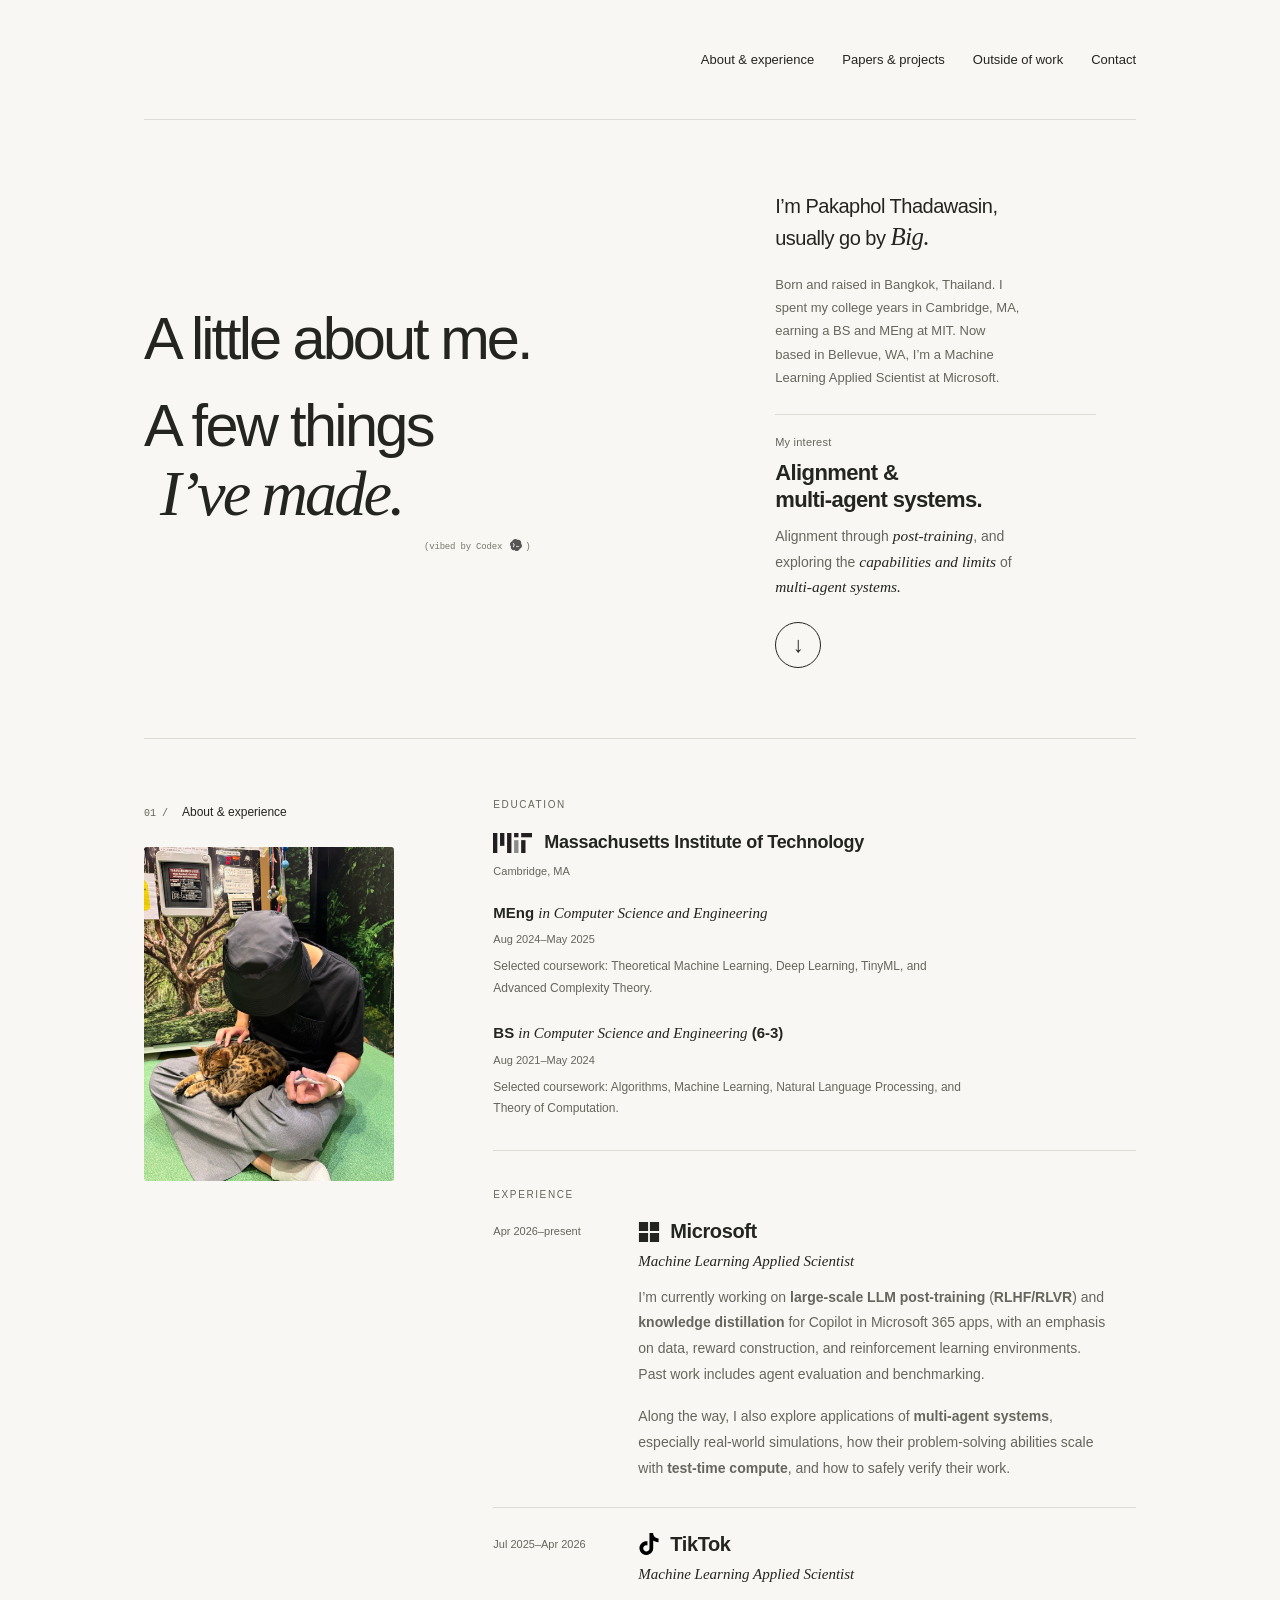
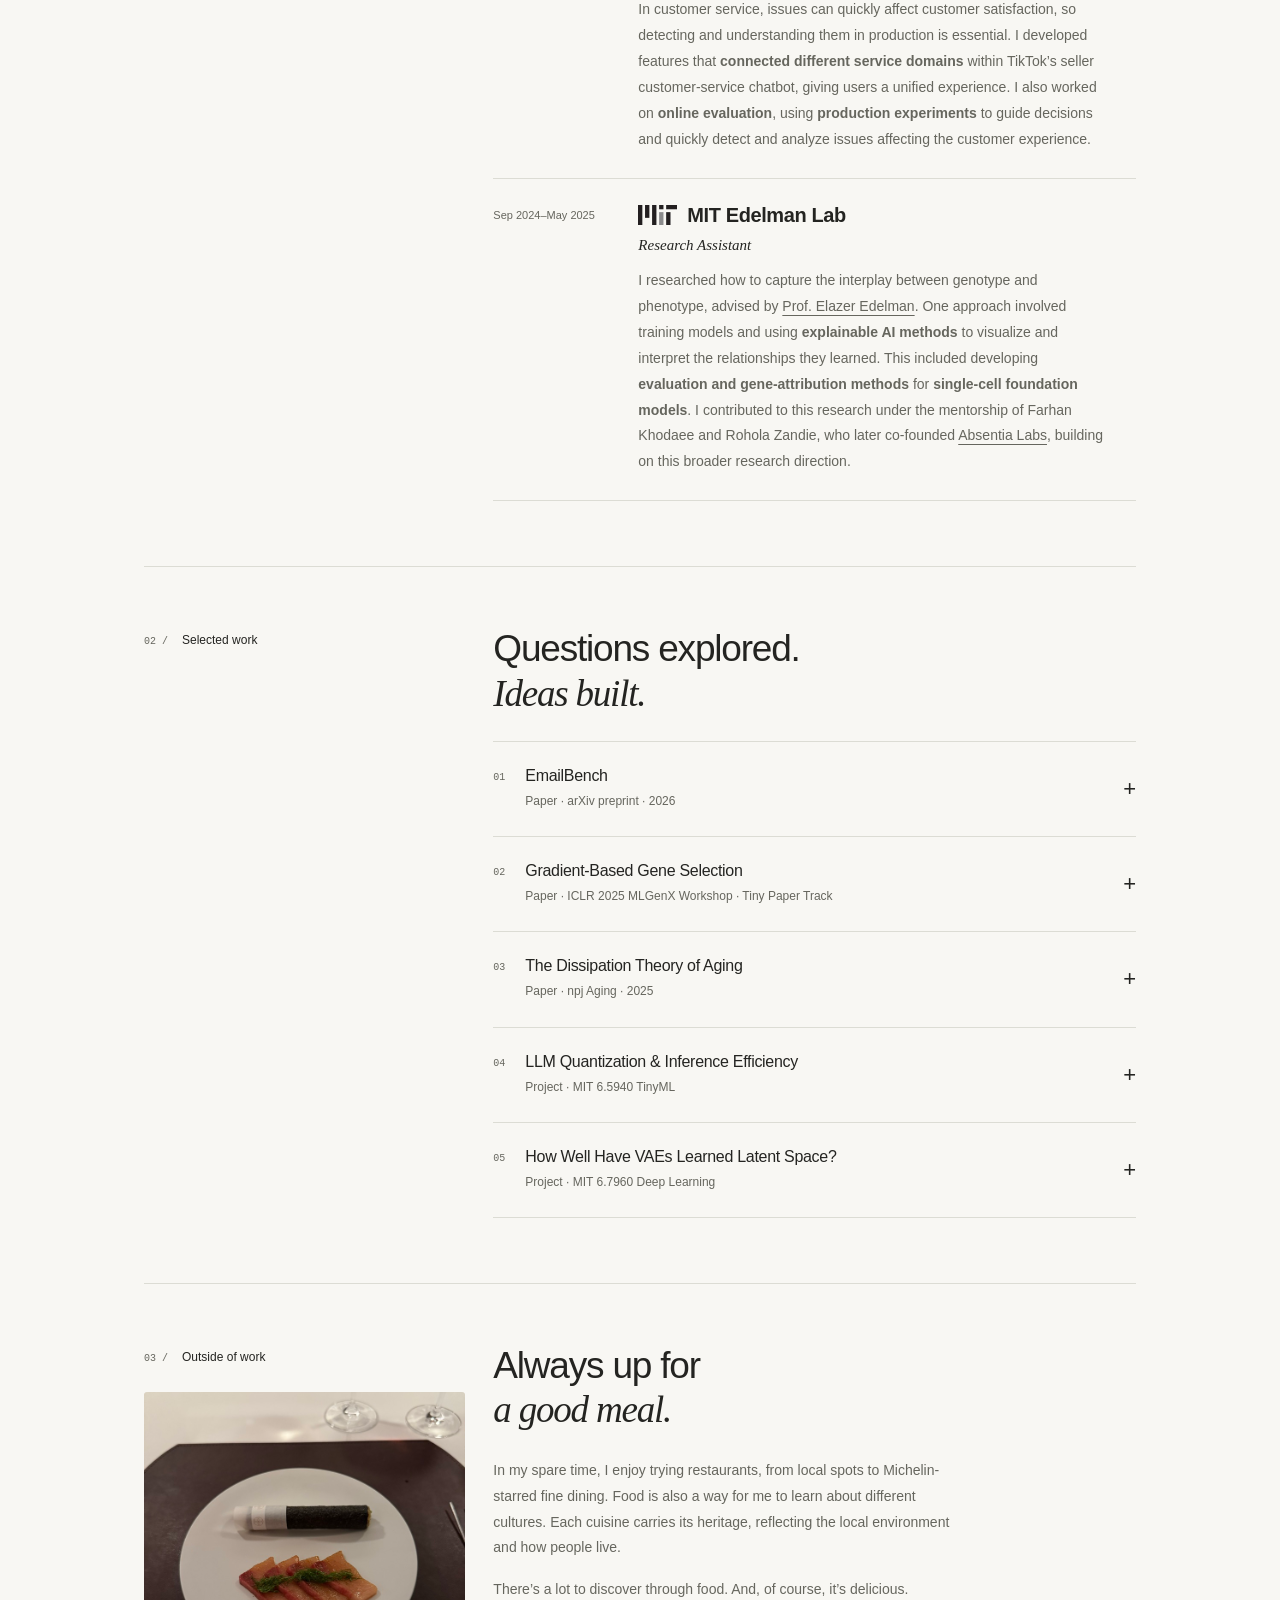
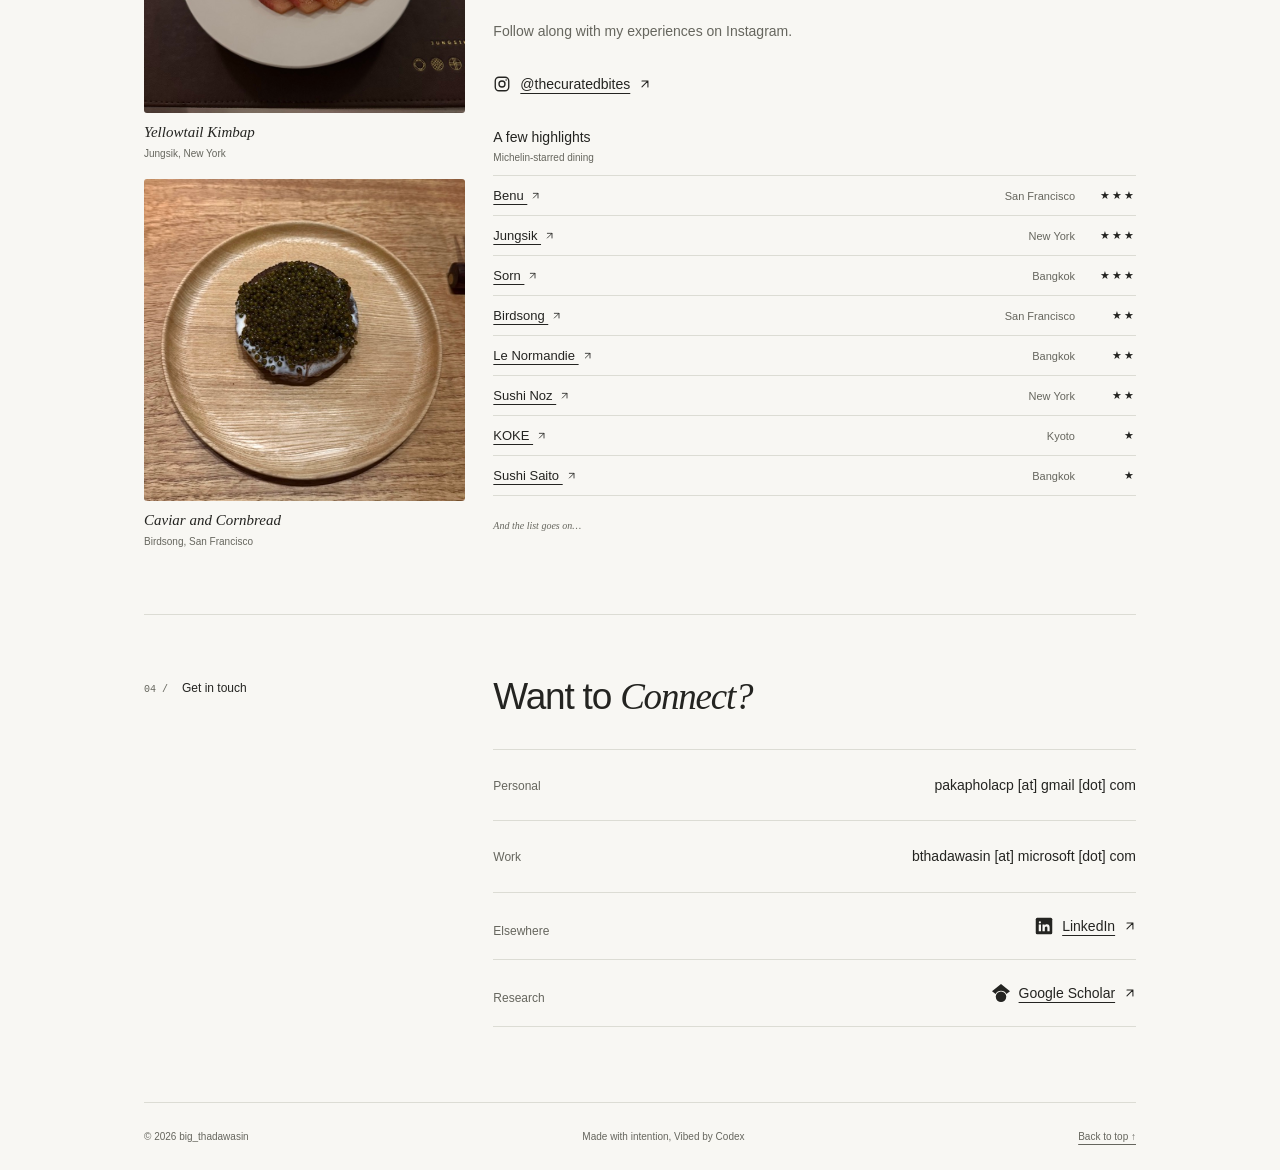
==== commit c4d4197d: "Update multi-agent research interests" ====
--- a/docs/index.html
+++ b/docs/index.html
@@ -54,7 +54,7 @@
           <p class="eyebrow-label">Experience</p>
           <ol class="experience-list">
             <li><p class="experience-date">Apr 2026–present</p><div><h3><img class="brand-logo" src="assets/microsoft.svg" alt="" width="24" height="24">Microsoft</h3><p class="experience-role">Machine Learning Applied Scientist</p><p class="body-copy">I’m currently working on <strong>large-scale LLM post-training</strong> (<strong>RLHF/RLVR</strong>) and <strong>knowledge distillation</strong> for Copilot in Microsoft 365 apps, with an emphasis on data, reward construction, and reinforcement learning environments. Past work includes agent evaluation and benchmarking.</p>
-              <p class="body-copy">Along the way, I also experiment with <strong>multi-agent systems</strong> for simulations, end-to-end project execution, and reliable coordination across varied tasks, with the aim of reducing cognitive load and manual oversight.</p></div></li>
+              <p class="body-copy">Along the way, I also explore applications of <strong>multi-agent systems</strong>, especially real-world simulations, how their problem-solving abilities scale with <strong>test-time compute</strong>, and how to safely verify their work.</p></div></li>
             <li><p class="experience-date">Jul 2025–Apr 2026</p><div><h3><img class="brand-logo" src="assets/tiktok.svg" alt="" width="24" height="24">TikTok</h3><p class="experience-role">Machine Learning Applied Scientist</p><p class="body-copy">In customer service, issues can quickly affect customer satisfaction, so detecting and understanding them in production is essential. I developed features that <strong>connected different service domains</strong> within TikTok’s seller customer-service chatbot, giving users a unified experience. I also worked on <strong>online evaluation</strong>, using <strong>production experiments</strong> to guide decisions and quickly detect and analyze issues affecting the customer experience.</p></div></li>
             <li><p class="experience-date">Sep 2024–May 2025</p><div><h3><img class="brand-logo mit-logo" src="assets/mit.svg" alt="" width="24" height="24">MIT Edelman Lab</h3><p class="experience-role">Research Assistant</p><p class="body-copy">I researched how to capture the interplay between genotype and phenotype, advised by <a href="https://edelmanlab.mit.edu/elazer-edelman/">Prof. Elazer Edelman</a>. One approach involved training models and using <strong>explainable AI methods</strong> to visualize and interpret the relationships they learned. This included developing <strong>evaluation and gene-attribution methods</strong> for <strong>single-cell foundation models</strong>. I contributed to this research under the mentorship of Farhan Khodaee and Rohola Zandie, who later co-founded <a href="https://www.absentia.bio/">Absentia Labs</a>, building on this broader research direction.</p></div></li>
           </ol>
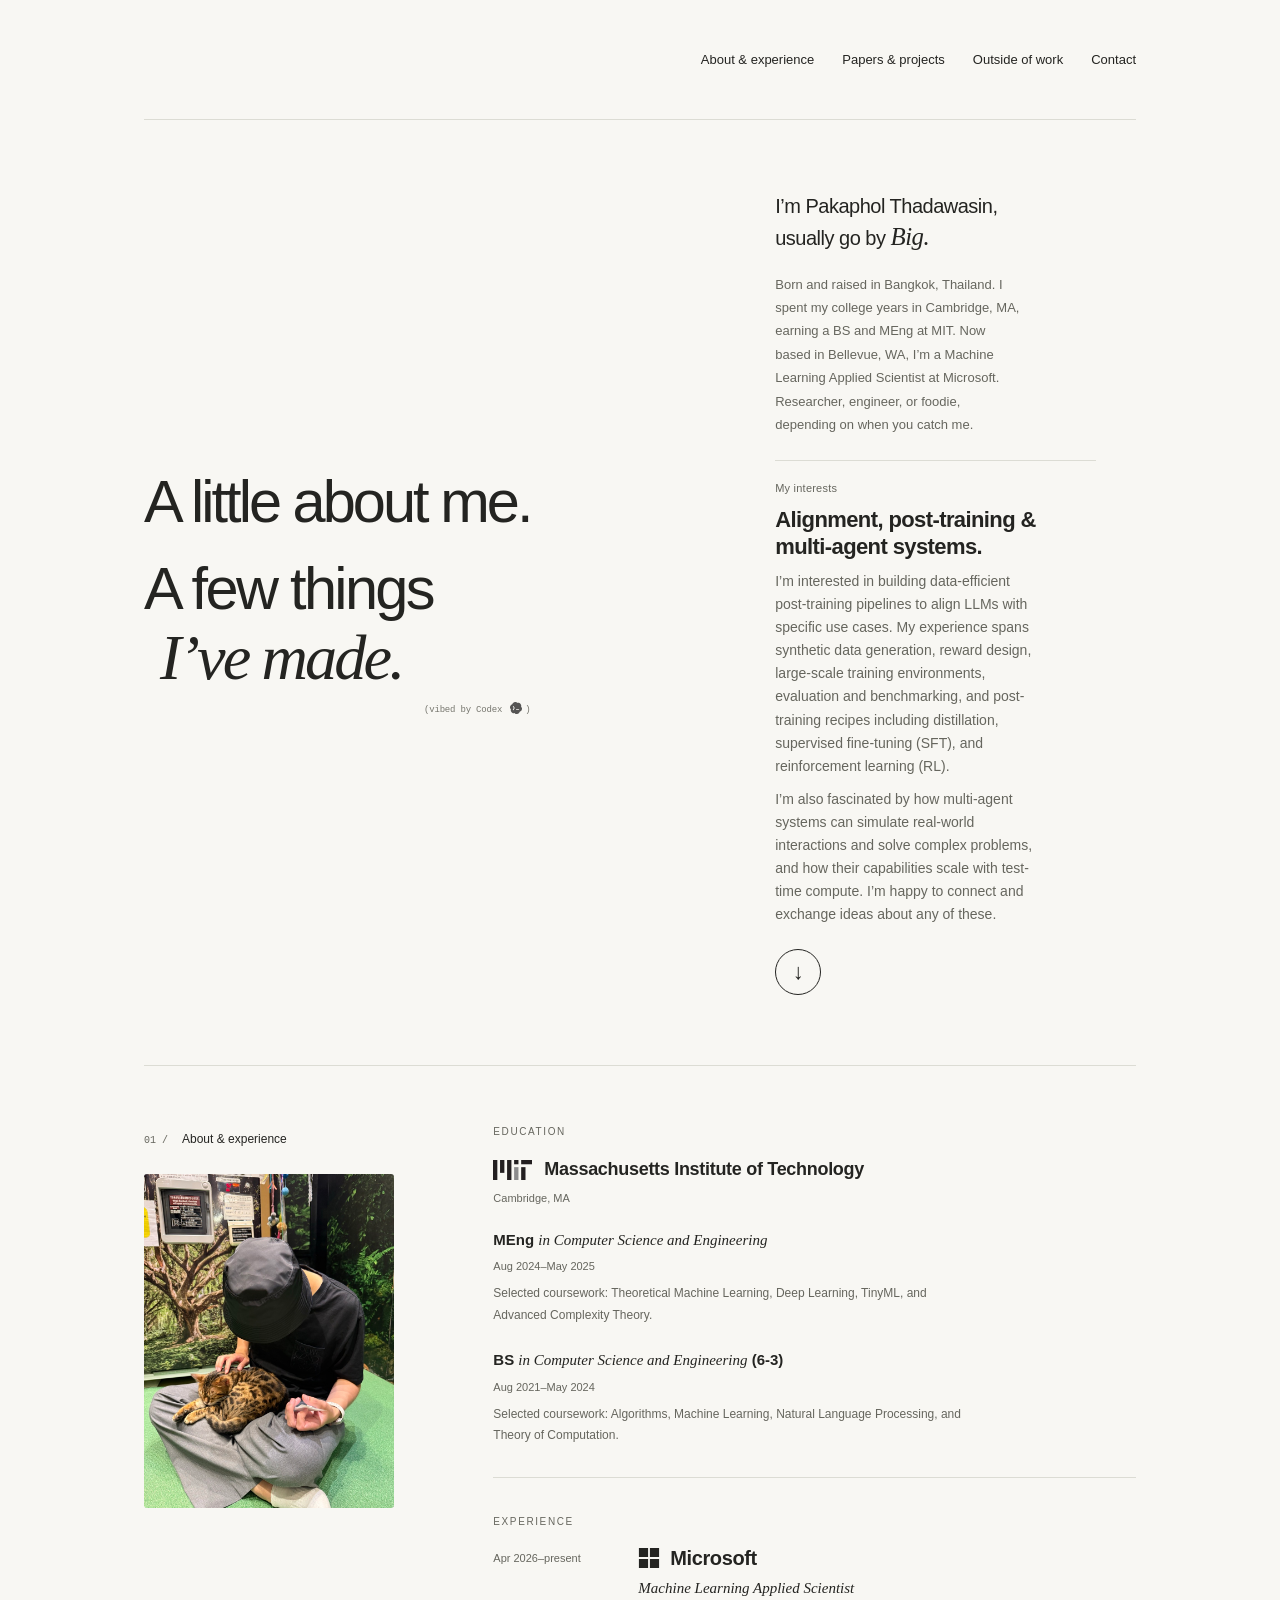
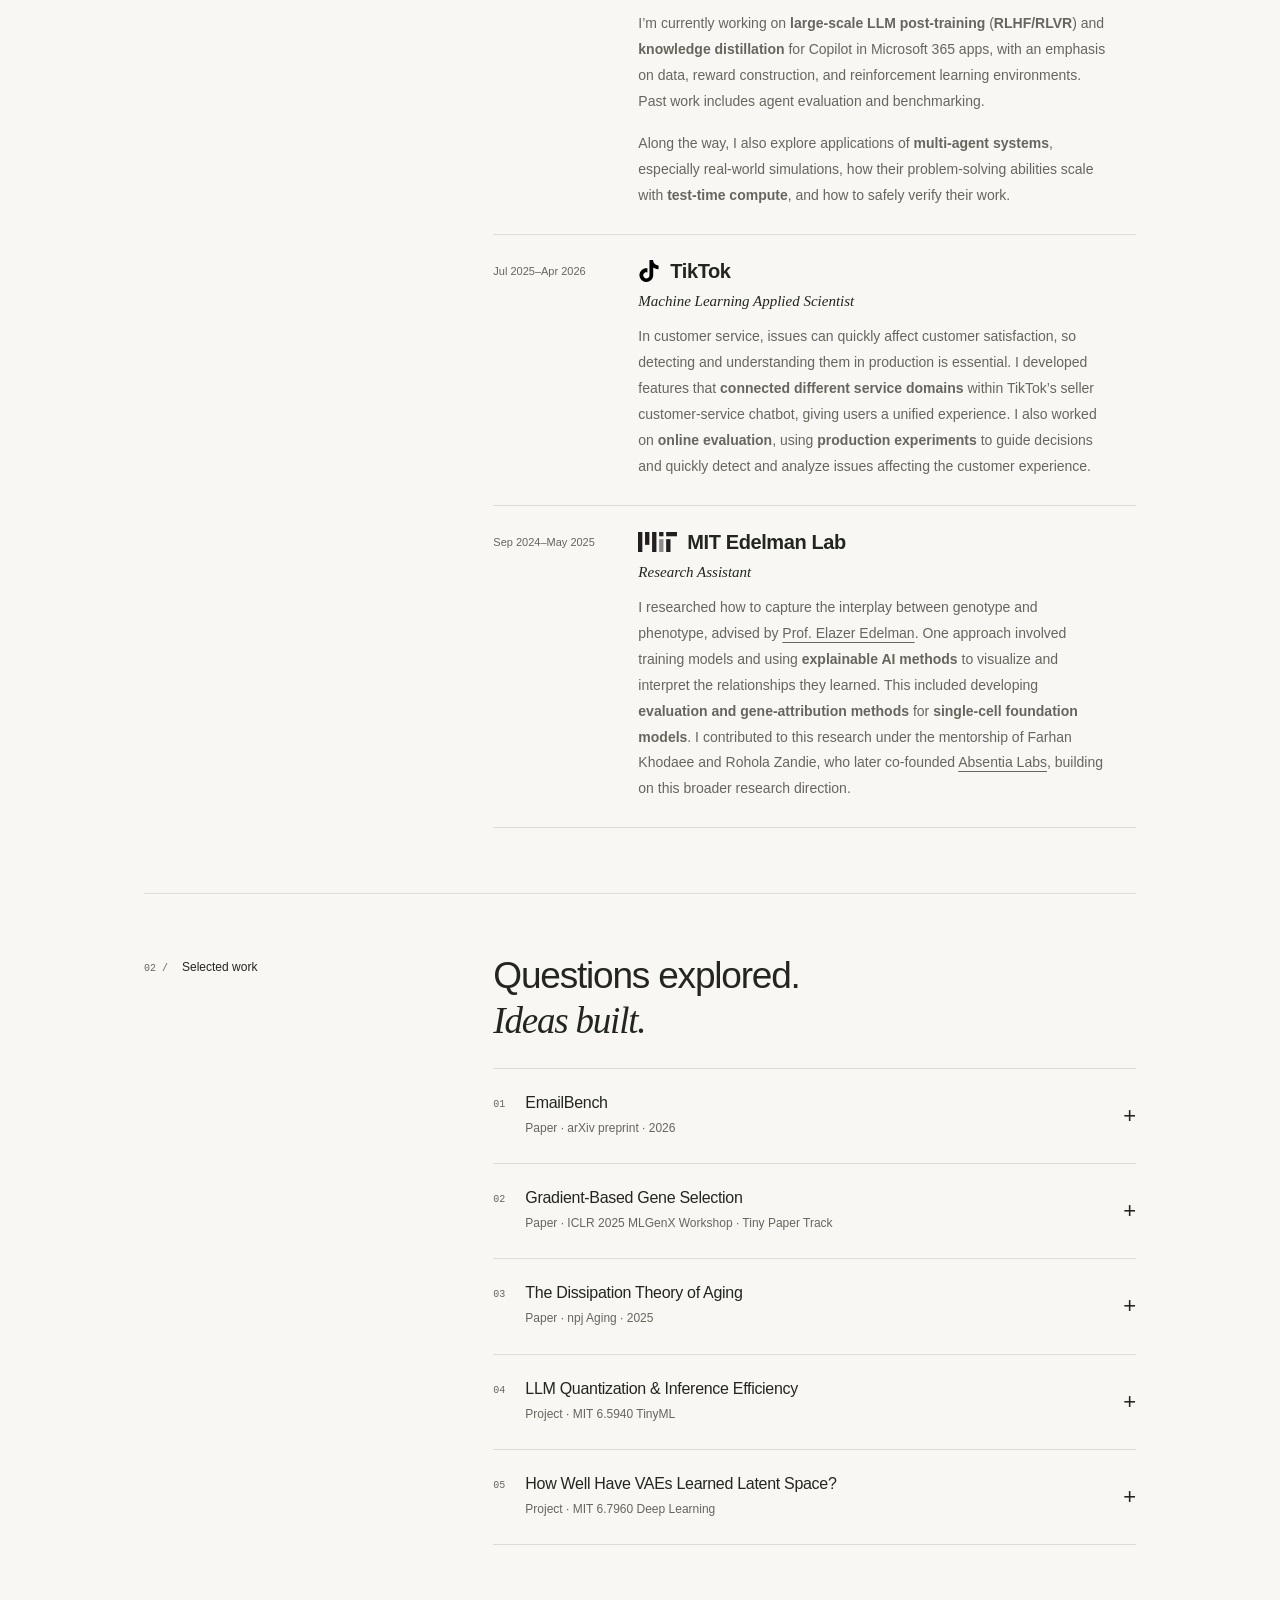
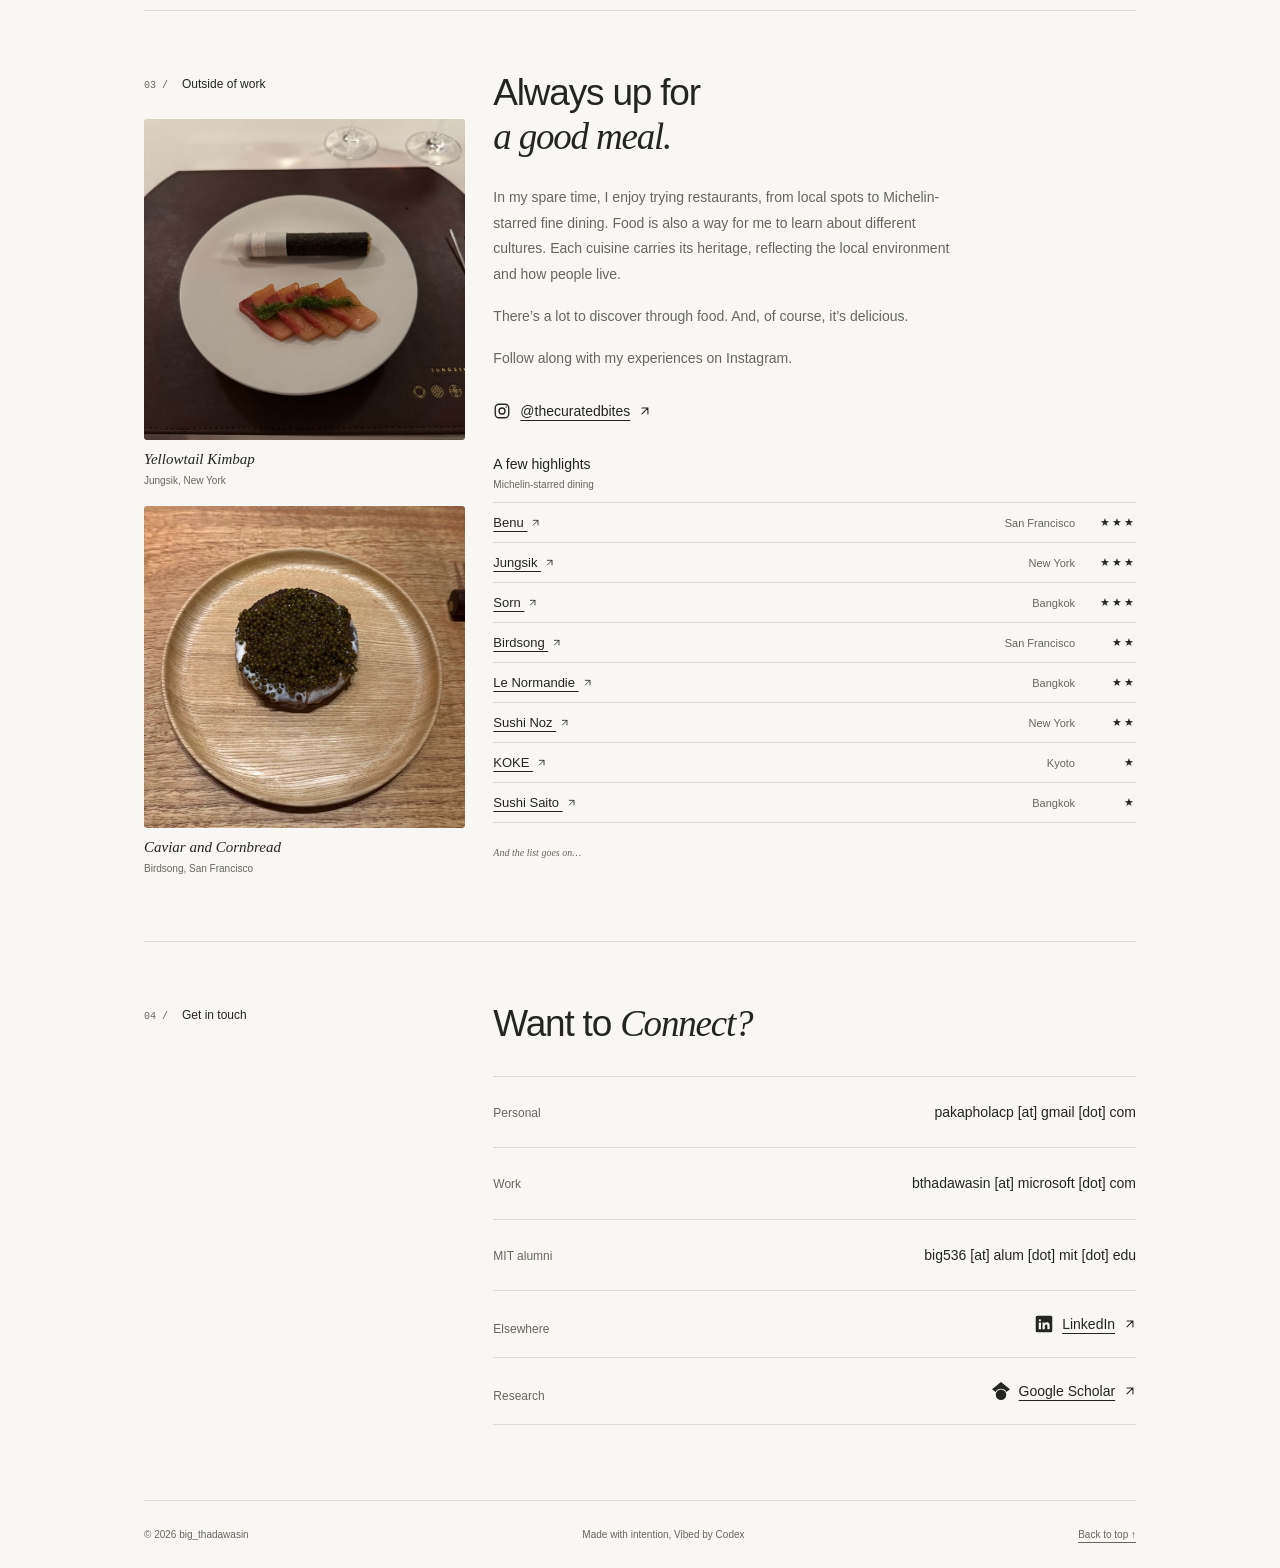
==== commit 0d12e61b: "Update interests, project links, and alumni contact" ====
--- a/docs/index.html
+++ b/docs/index.html
@@ -21,11 +21,12 @@
         <div class="hero-bottom">
           <div class="intro-copy">
             <p class="intro-name">I’m Pakaphol Thadawasin, <br>usually <strong>go by <em>Big.</em></strong></p>
-            <p class="intro-background">Born and raised in Bangkok, Thailand. I spent my college years in Cambridge, MA, earning a BS and MEng at MIT. Now based in Bellevue, WA, I’m a Machine Learning Applied Scientist at Microsoft.</p>
+            <p class="intro-background">Born and raised in Bangkok, Thailand. I spent my college years in Cambridge, MA, earning a BS and MEng at MIT. Now based in Bellevue, WA, I’m a Machine Learning Applied Scientist at Microsoft. Researcher, engineer, or foodie, depending on when you catch me.</p>
             <div class="intro-interest">
-              <p class="interest-label">My interest</p>
-              <p class="interest-title"><strong>Alignment &amp;<br>multi-agent systems.</strong></p>
-              <p class="interest-detail">Alignment through <em>post-training</em>, and exploring the <em>capabilities and limits</em> of <em>multi-agent systems.</em></p>
+              <p class="interest-label">My interests</p>
+              <p class="interest-title"><strong>Alignment, post-training &amp; multi-agent systems.</strong></p>
+              <p class="interest-detail">I’m interested in building data-efficient post-training pipelines to align LLMs with specific use cases. My experience spans synthetic data generation, reward design, large-scale training environments, evaluation and benchmarking, and post-training recipes including distillation, supervised fine-tuning (SFT), and reinforcement learning (RL).</p>
+              <p class="interest-detail">I’m also fascinated by how multi-agent systems can simulate real-world interactions and solve complex problems, and how their capabilities scale with test-time compute. I’m happy to connect and exchange ideas about any of these.</p>
             </div>
           </div>
           <a class="circle-link" href="#about" aria-label="Read about me">↓</a>
@@ -68,8 +69,8 @@
           <details class="project"><summary><span class="project-number">02</span><span><strong>Gradient-Based Gene Selection</strong><small>Paper · ICLR 2025 MLGenX Workshop · Tiny Paper Track</small></span><span class="project-toggle" aria-hidden="true">+</span></summary><div class="project-detail"><p>Gradient-Based Gene Selection for scRNA-seq Foundation Models. Research on gradient-based attribution for selecting informative genes and interpreting what a single-cell foundation model learns.</p><div class="project-links"><a href="https://openreview.net/forum?id=1MPTY6JaQc">Read paper <svg class="external-arrow" viewBox="0 0 16 16" width="12" height="12" aria-hidden="true" focusable="false" fill="none" stroke="currentColor" stroke-width="1.4" stroke-linecap="round" stroke-linejoin="round"><path d="M4 12 12 4M4 4h8v8"/></svg></a></div></div></details>
           <details class="project"><summary><span class="project-number">03</span><span><strong>The Dissipation Theory of Aging</strong><small>Paper · npj Aging · 2025</small></span><span class="project-toggle" aria-hidden="true">+</span></summary><div class="project-detail">
             <p>My contribution focused on quantitative analysis, including entropy analysis and plots showing how entropy distributions evolve with age across tissues and cell types.</p><div class="project-links"><a href="https://www.nature.com/articles/s41514-025-00277-2">Read paper <svg class="external-arrow" viewBox="0 0 16 16" width="12" height="12" aria-hidden="true" focusable="false" fill="none" stroke="currentColor" stroke-width="1.4" stroke-linecap="round" stroke-linejoin="round"><path d="M4 12 12 4M4 4h8v8"/></svg></a></div></div></details>
-          <details class="project"><summary><span class="project-number">04</span><span><strong>LLM Quantization &amp; Inference Efficiency</strong><small>Project · MIT 6.5940 TinyML</small></span><span class="project-toggle" aria-hidden="true">+</span></summary><div class="project-detail"><p>I explored 4-bit weights and activations for LLaMA through post-training quantization and quantization-aware training. I also wrote ARM NEON and x86 AVX2 kernels for INT4 matrix multiplication in on-device LLaMA2-7B inference, using vectorized dequantization and multithreading.</p></div></details>
-          <details class="project"><summary><span class="project-number">05</span><span><strong>How Well Have VAEs Learned Latent Space?</strong><small>Project · MIT 6.7960 Deep Learning</small></span><span class="project-toggle" aria-hidden="true">+</span></summary><div class="project-detail"><p>I investigated disentanglement in the latent representations learned by variational autoencoders (VAEs), examining how they represent underlying factors of variation.</p></div></details>
+          <details class="project"><summary><span class="project-number">04</span><span><strong>LLM Quantization &amp; Inference Efficiency</strong><small>Project · MIT 6.5940 TinyML</small></span><span class="project-toggle" aria-hidden="true">+</span></summary><div class="project-detail"><p>I explored 4-bit weights and activations for LLaMA through post-training quantization and quantization-aware training. I also wrote ARM NEON and x86 AVX2 kernels for INT4 matrix multiplication in on-device LLaMA2-7B inference, using vectorized dequantization and multithreading.</p><div class="project-links"><a href="https://drive.google.com/file/d/1XyZm2kGVPGnKgIUkBfxxNIs_P8qUXDtz/view?usp=drive_link">View project on Google Drive</a></div></div></details>
+          <details class="project"><summary><span class="project-number">05</span><span><strong>How Well Have VAEs Learned Latent Space?</strong><small>Project · MIT 6.7960 Deep Learning</small></span><span class="project-toggle" aria-hidden="true">+</span></summary><div class="project-detail"><p>I investigated disentanglement in the latent representations learned by variational autoencoders (VAEs), examining how they represent underlying factors of variation.</p><div class="project-links"><a href="https://drive.google.com/drive/folders/12KWWqJ51ZIN9FF7_DUybjLlj4yUF0zk3?usp=drive_link">View project on Google Drive</a></div></div></details>
         </div>
       </section>
       <section id="outside-work" class="section" aria-labelledby="outside-work-title">
@@ -115,6 +116,7 @@
       <section id="contact" class="section contact" aria-labelledby="contact-title"><div class="section-label"><span>04 /</span><h2 id="contact-title">Get in touch</h2></div><div class="section-content"><p class="large-copy">Want to <em>Connect?</em></p><ul class="contact-links">
               <li><span class="contact-label">Personal</span><span class="email-value">pakapholacp [at] gmail [dot] com</span></li>
               <li><span class="contact-label">Work</span><span class="email-value">bthadawasin [at] microsoft [dot] com</span></li>
+              <li><span class="contact-label">MIT alumni</span><span class="email-value">big536 [at] alum [dot] mit [dot] edu</span></li>
               <li><span class="contact-label">Elsewhere</span><a href="https://www.linkedin.com/in/pakaphol-thadawasin-783b68256/" class="social-link"><svg class="social-icon" viewBox="0 0 24 24" aria-hidden="true" focusable="false"><rect x="1" y="1" width="22" height="22" rx="2" fill="currentColor"/><g fill="var(--paper)"><circle cx="6.5" cy="7" r="1.5"/><path d="M5 10h3v9H5zM10 10h2.9v1.2c.6-.9 1.5-1.5 2.9-1.5 3.1 0 3.7 2 3.7 4.6V19h-3v-4.2c0-1 0-2.3-1.5-2.3s-1.9 1.1-1.9 2.2V19H10z"/></g></svg><span>LinkedIn</span> <span aria-hidden="true"><svg class="external-arrow" viewBox="0 0 16 16" width="12" height="12" aria-hidden="true" focusable="false" fill="none" stroke="currentColor" stroke-width="1.4" stroke-linecap="round" stroke-linejoin="round"><path d="M4 12 12 4M4 4h8v8"/></svg></span></a></li>
               <li><span class="contact-label">Research</span><a href="https://scholar.google.com/citations?user=uV_AudkAAAAJ&amp;hl=en" class="social-link"><svg class="social-icon" viewBox="0 0 24 24" aria-hidden="true" focusable="false" fill="currentColor"><path d="M12 0 0 9.5l4.84 3.94a8 8 0 0 1 14.32 0L24 9.5Z"/><circle cx="12" cy="17" r="7"/></svg><span>Google Scholar</span> <span aria-hidden="true"><svg class="external-arrow" viewBox="0 0 16 16" width="12" height="12" aria-hidden="true" focusable="false" fill="none" stroke="currentColor" stroke-width="1.4" stroke-linecap="round" stroke-linejoin="round"><path d="M4 12 12 4M4 4h8v8"/></svg></span></a></li>
             </ul>
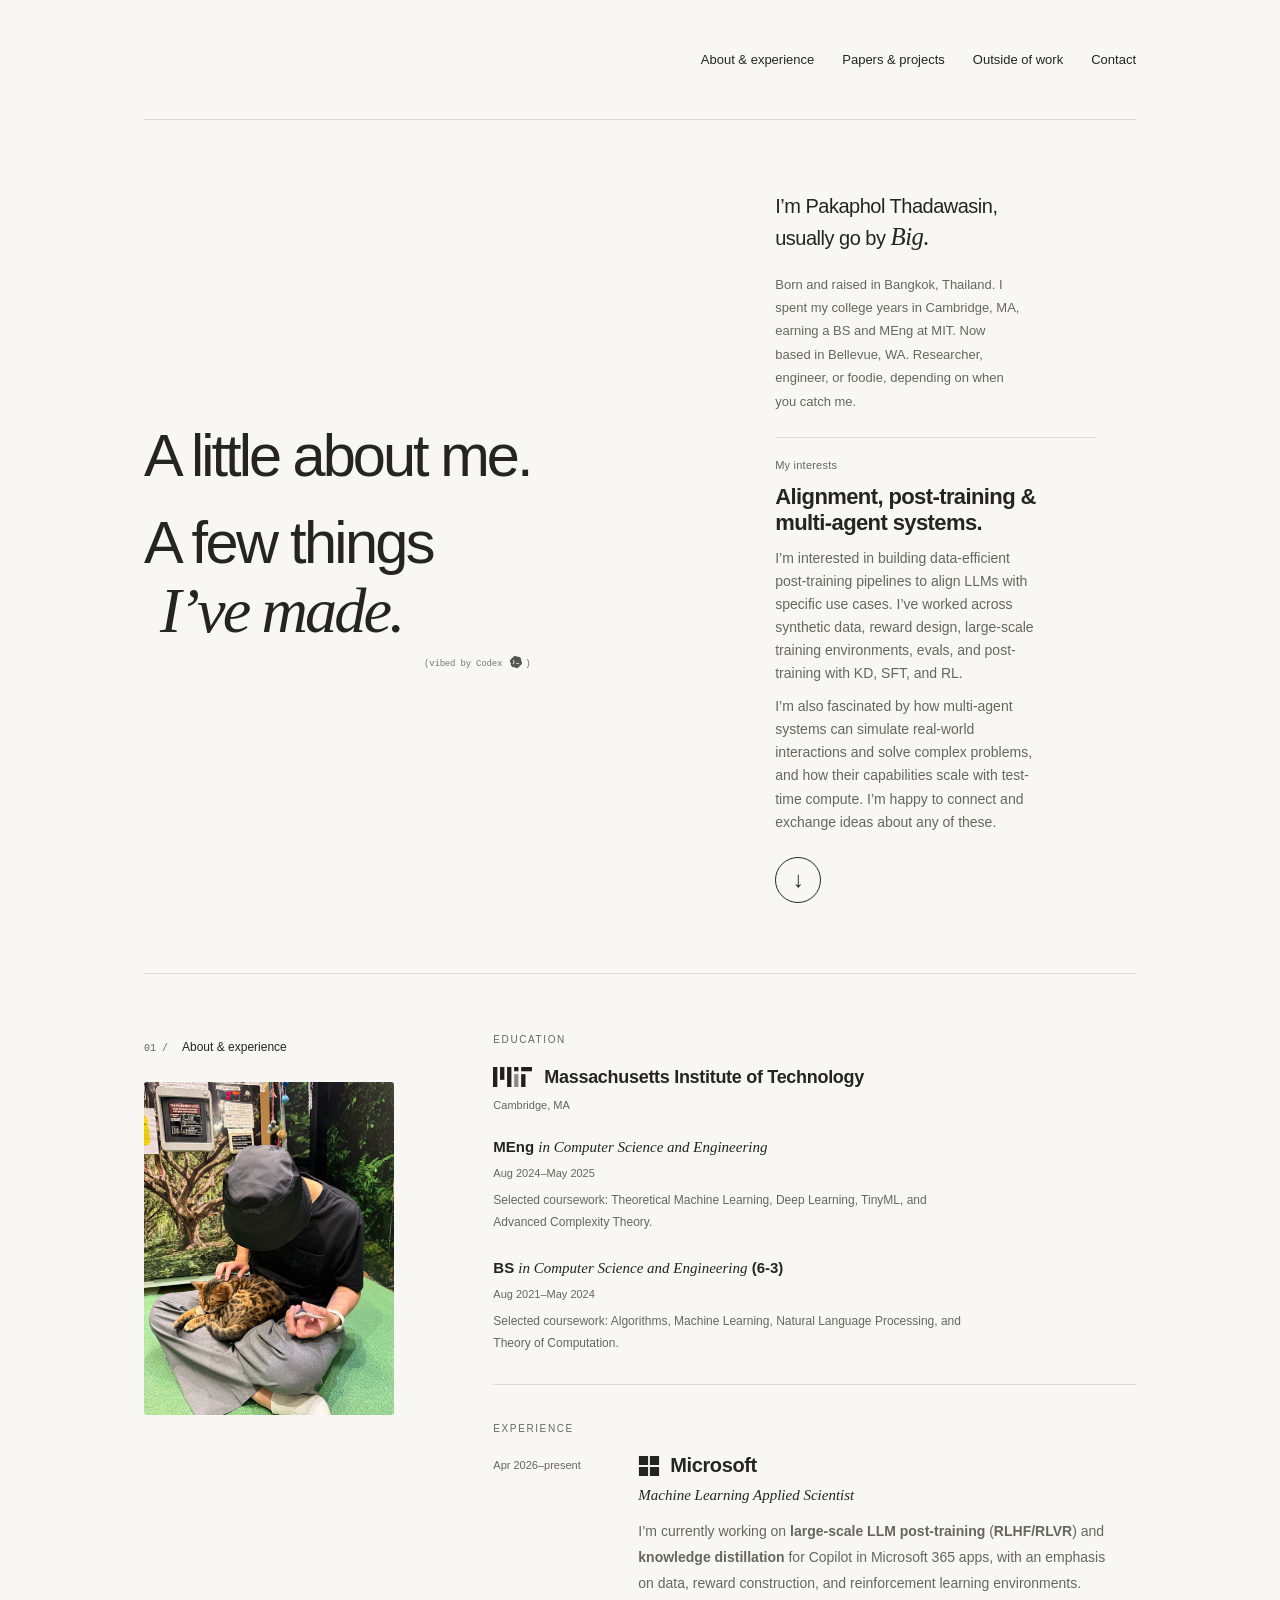
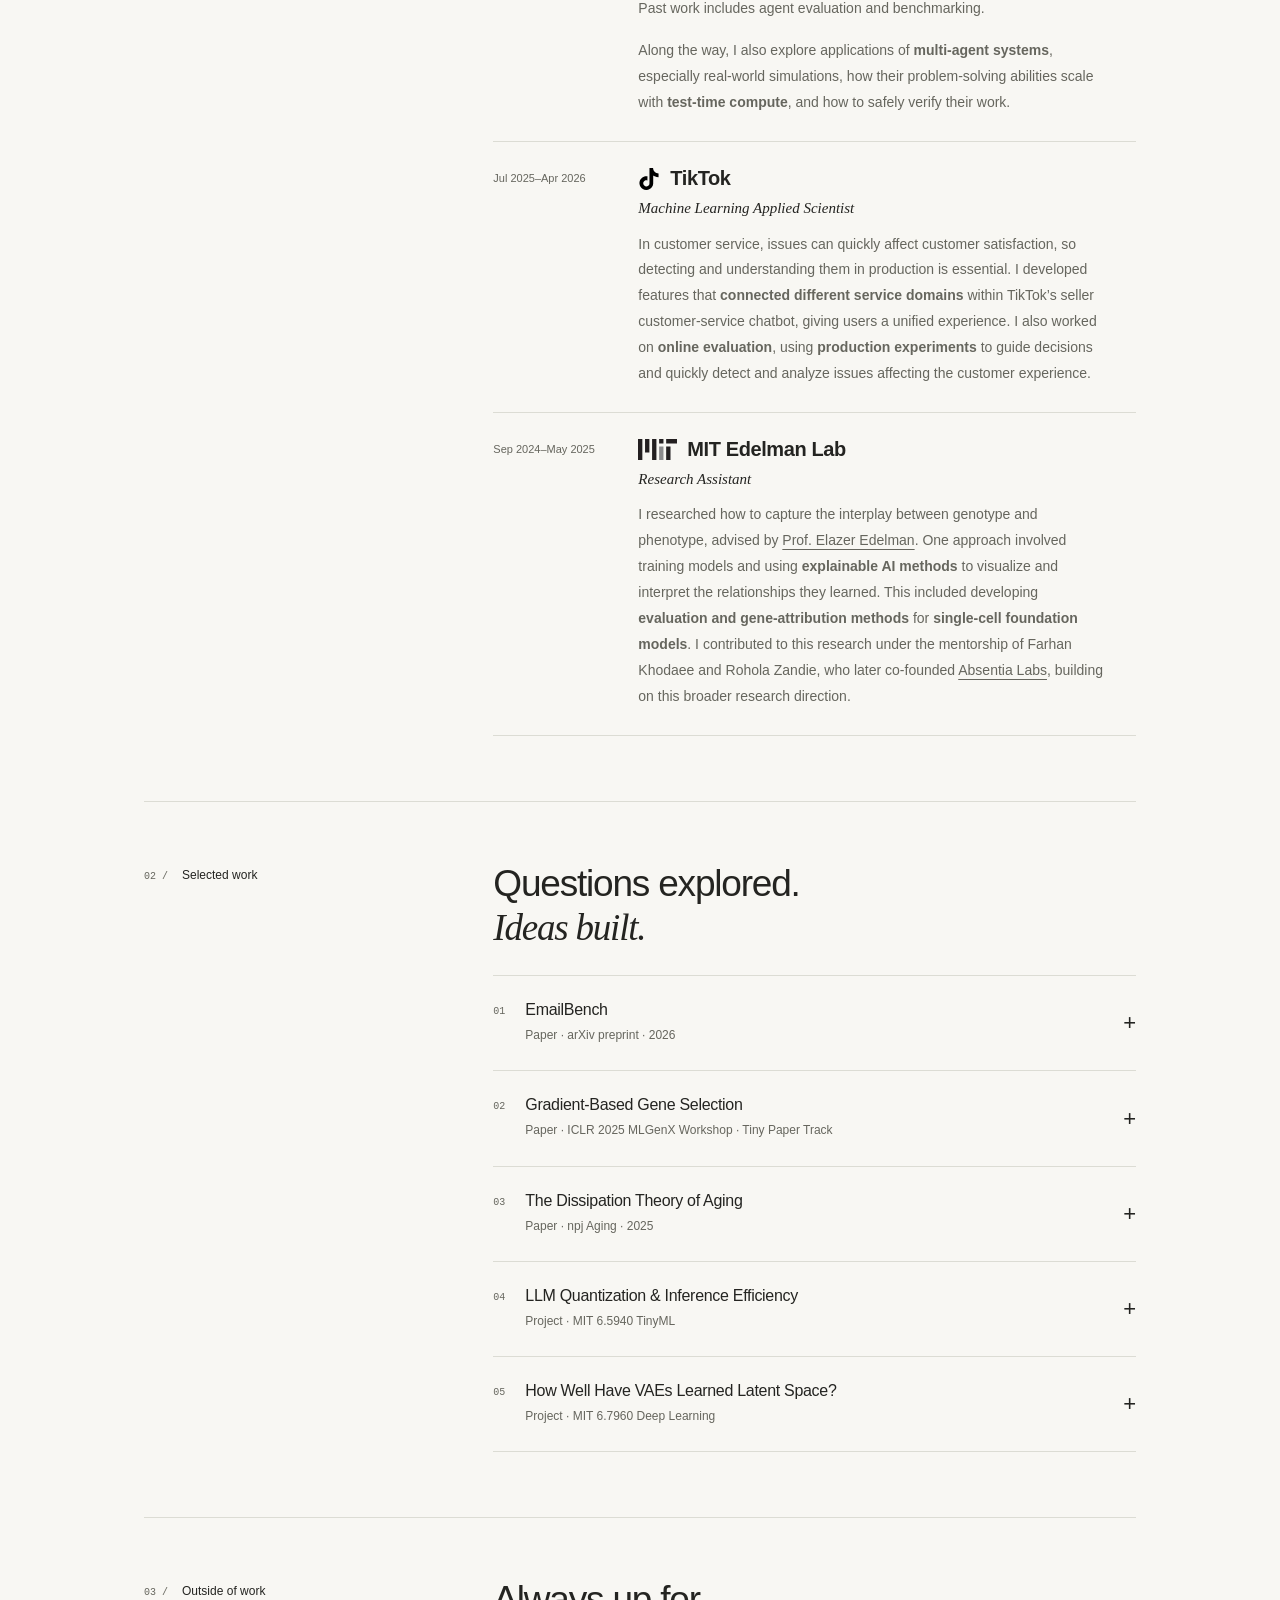
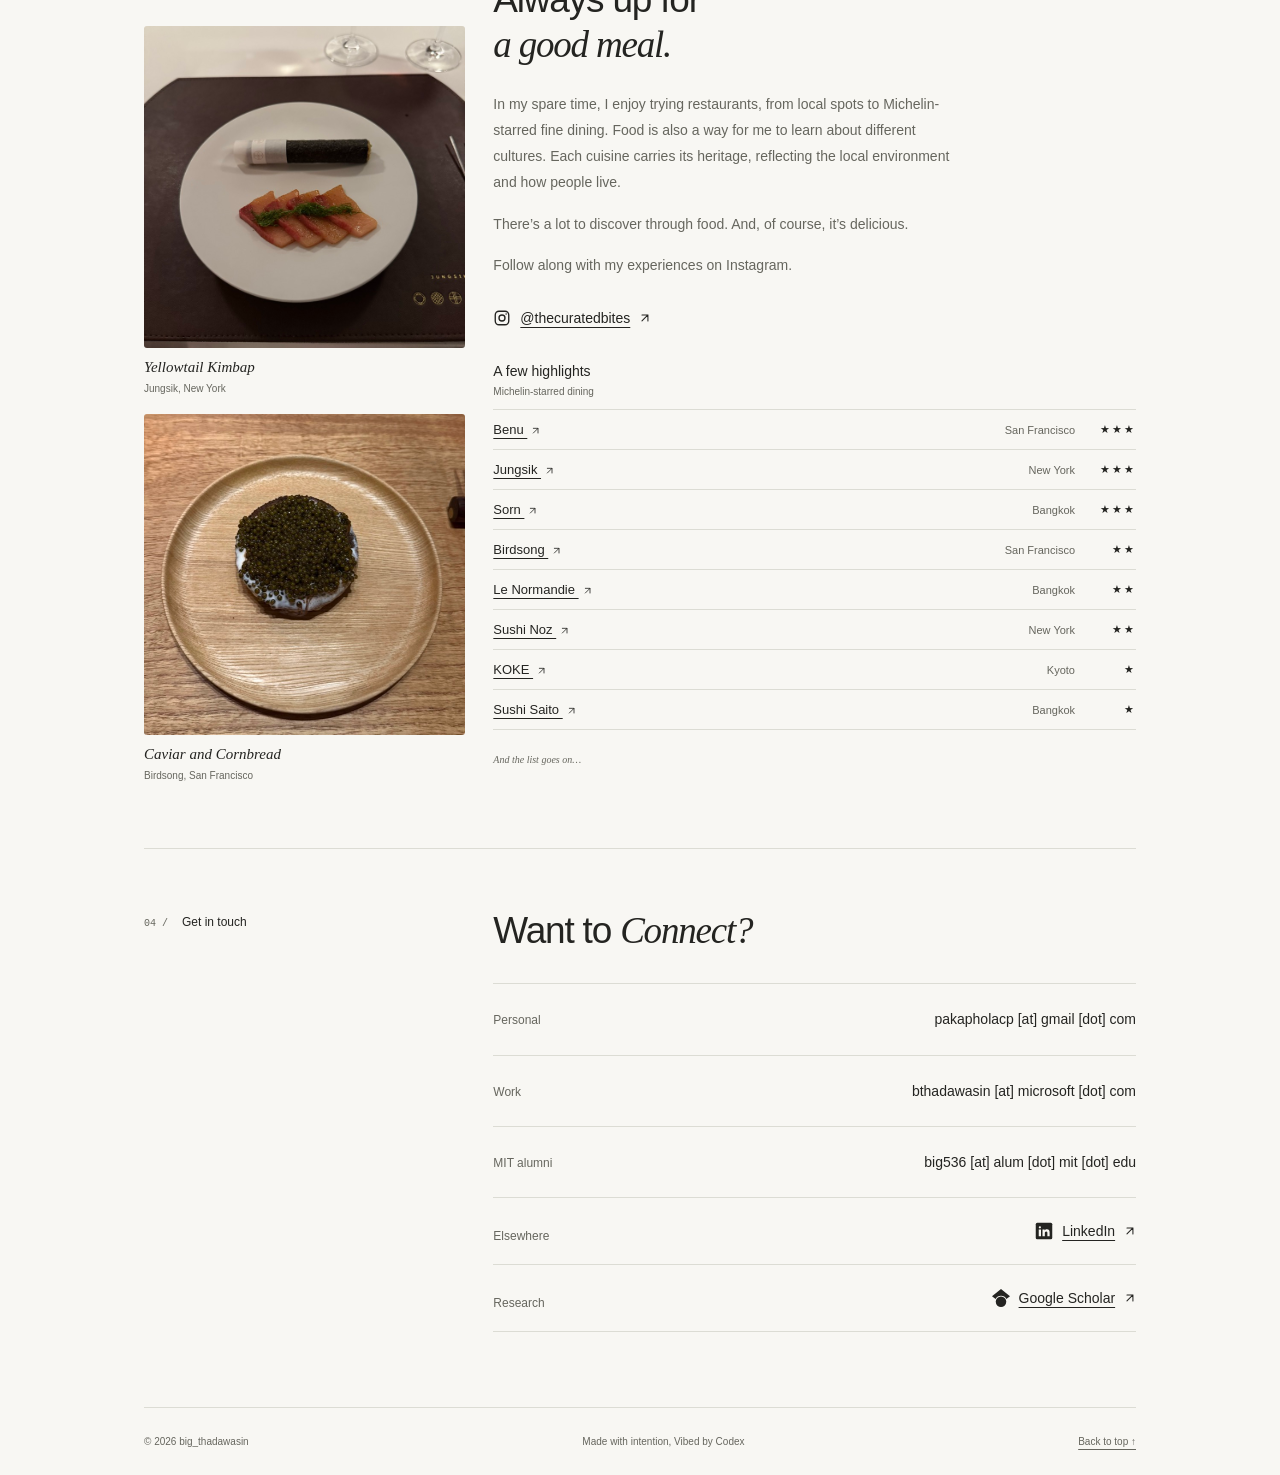
==== commit f72b6f39: "Simplify introduction and research interests" ====
--- a/docs/index.html
+++ b/docs/index.html
@@ -21,11 +21,11 @@
         <div class="hero-bottom">
           <div class="intro-copy">
             <p class="intro-name">I’m Pakaphol Thadawasin, <br>usually <strong>go by <em>Big.</em></strong></p>
-            <p class="intro-background">Born and raised in Bangkok, Thailand. I spent my college years in Cambridge, MA, earning a BS and MEng at MIT. Now based in Bellevue, WA, I’m a Machine Learning Applied Scientist at Microsoft. Researcher, engineer, or foodie, depending on when you catch me.</p>
+            <p class="intro-background">Born and raised in Bangkok, Thailand. I spent my college years in Cambridge, MA, earning a BS and MEng at MIT. Now based in Bellevue, WA. Researcher, engineer, or foodie, depending on when you catch me.</p>
             <div class="intro-interest">
               <p class="interest-label">My interests</p>
               <p class="interest-title"><strong>Alignment, post-training &amp; multi-agent systems.</strong></p>
-              <p class="interest-detail">I’m interested in building data-efficient post-training pipelines to align LLMs with specific use cases. My experience spans synthetic data generation, reward design, large-scale training environments, evaluation and benchmarking, and post-training recipes including distillation, supervised fine-tuning (SFT), and reinforcement learning (RL).</p>
+              <p class="interest-detail">I’m interested in building data-efficient post-training pipelines to align LLMs with specific use cases. I’ve worked across synthetic data, reward design, large-scale training environments, evals, and post-training with KD, SFT, and RL.</p>
               <p class="interest-detail">I’m also fascinated by how multi-agent systems can simulate real-world interactions and solve complex problems, and how their capabilities scale with test-time compute. I’m happy to connect and exchange ideas about any of these.</p>
             </div>
           </div>
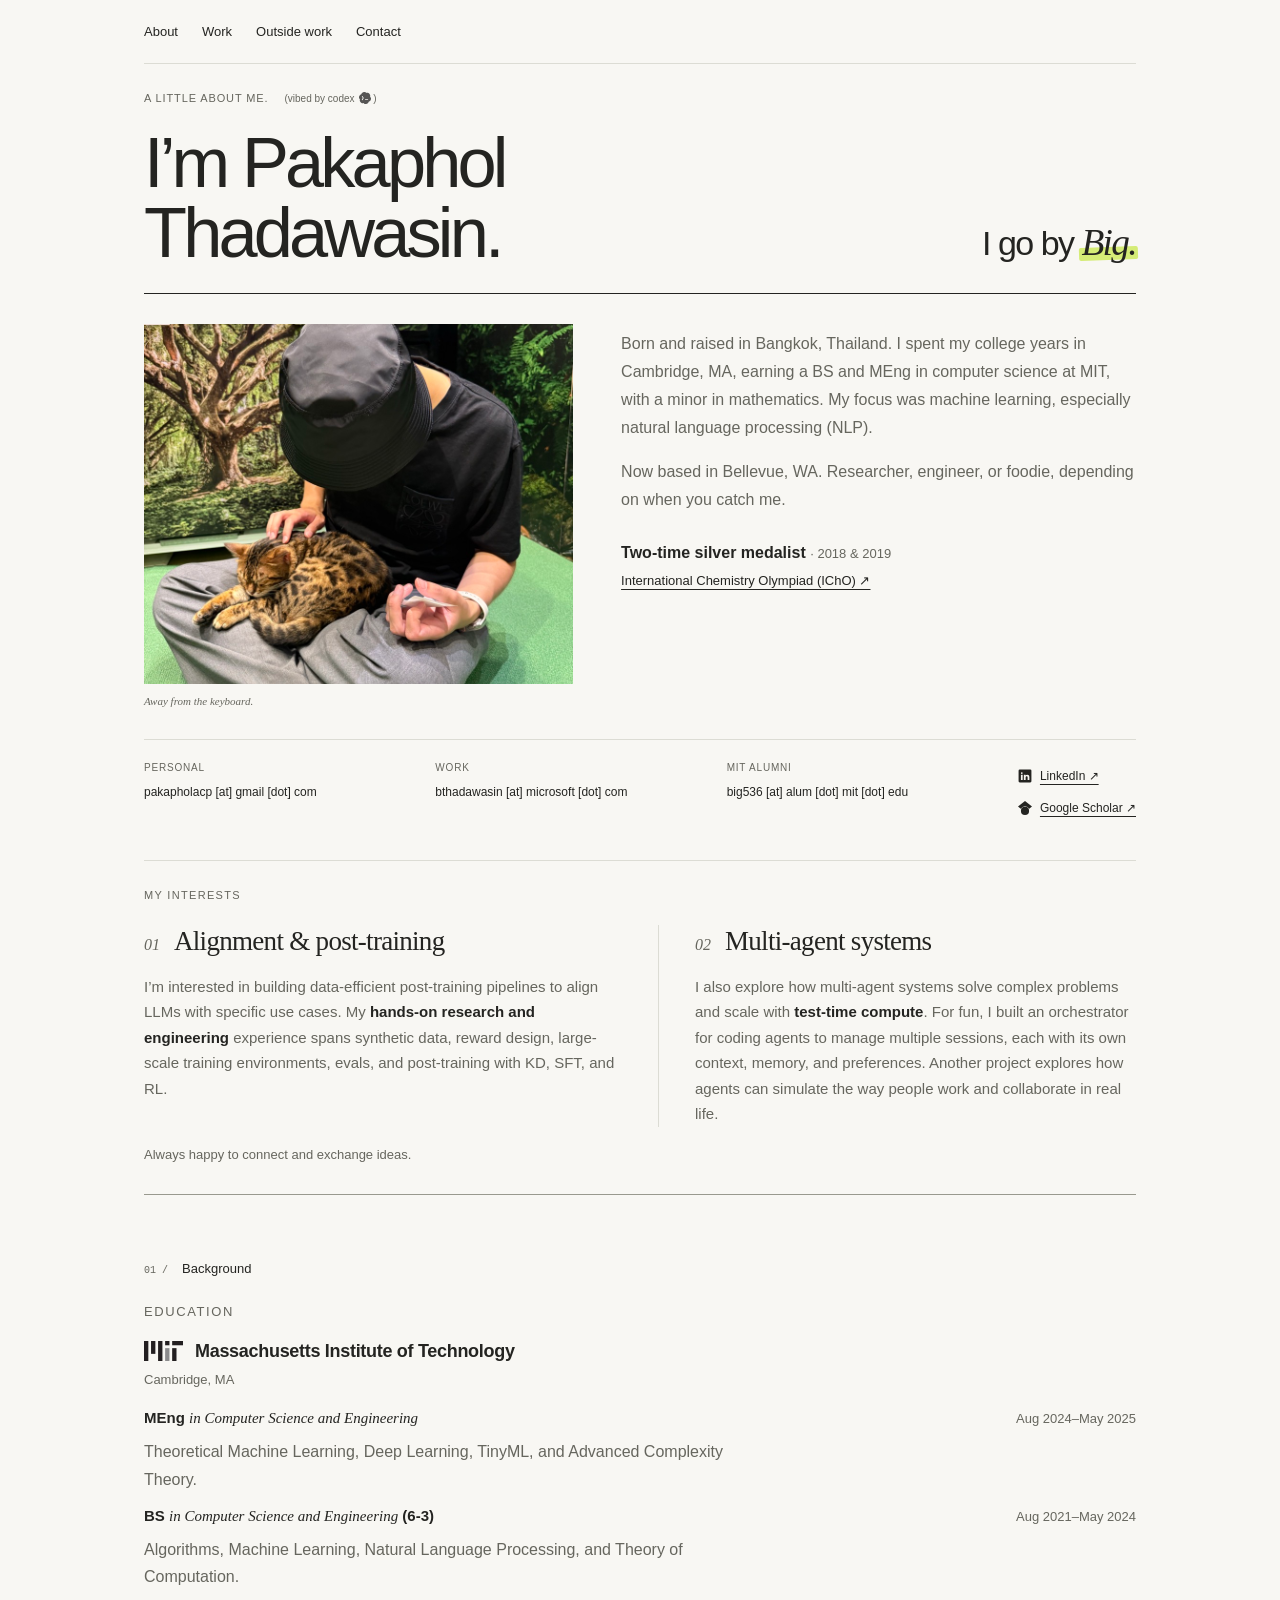
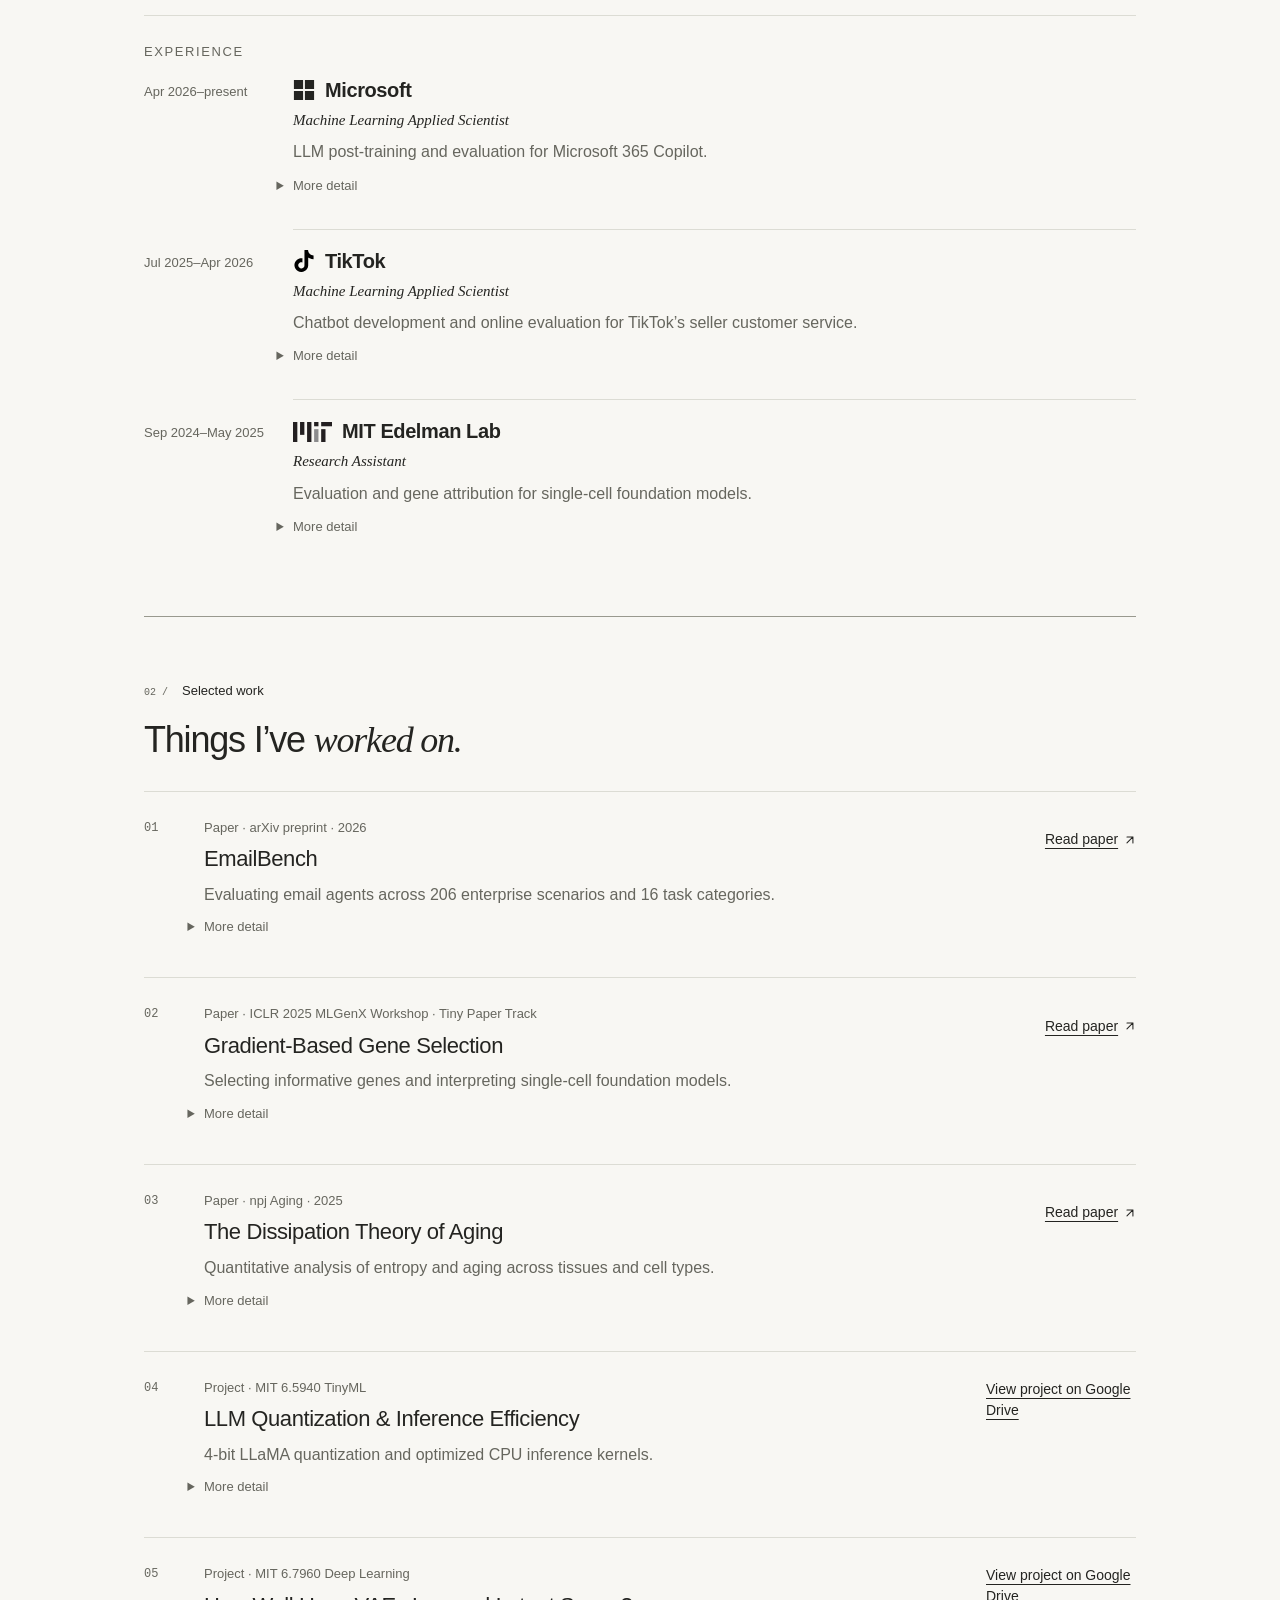
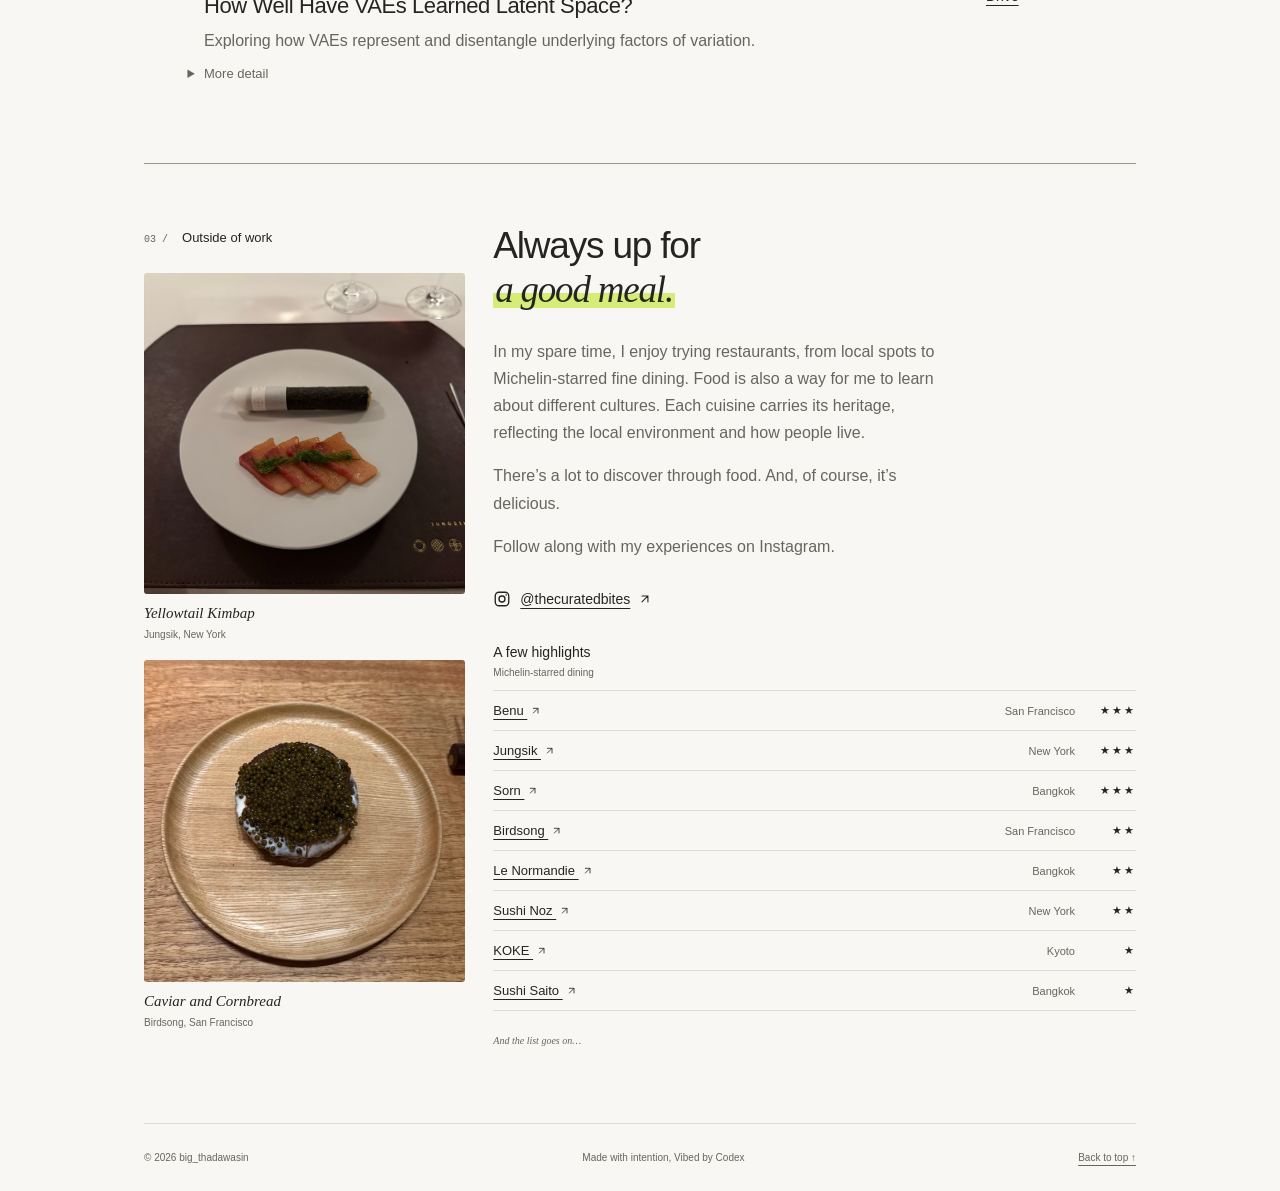
==== commit 7f41bfbd: "Refresh portfolio layout with magazine opening and clearer sections" ====
--- a/docs/index.html
+++ b/docs/index.html
@@ -5,37 +5,52 @@
   <meta name="viewport" content="width=device-width, initial-scale=1">
   <meta name="description" content="Big (Pakaphol Thadawasin), a Machine Learning Applied Scientist at Microsoft building and optimizing Copilot. MIT graduate with BS and MEng degrees.">
   <title>Big — Pakaphol Thadawasin</title>
-  <link rel="stylesheet" href="style.css?v=20261010-intro8">
+  <link rel="stylesheet" href="style.css?v=20261025-opening-spread1">
 </head>
 <body>
   <a class="skip-link" href="#main">Skip to content</a>
   <div class="page">
     <header>
-      <nav aria-label="Main navigation"><a href="#about">About &amp; experience</a><a href="#work">Papers &amp; projects</a><a href="#outside-work">Outside of work</a><a href="#contact">Contact</a></nav>
+      <nav aria-label="Main navigation"><a href="#about">About</a><a href="#work">Work</a><a href="#outside-work">Outside work</a><a href="#contact">Contact</a></nav>
     </header>
     <main id="main">
-      <section class="hero" aria-labelledby="intro-title">
-        <div class="hero-title-group"><h1 id="intro-title"><span class="hero-heading-about">A little about me.</span><span class="hero-heading-work">A few things<br><em>I’ve made.</em></span></h1>
-          <p class="hero-credit">(vibed by Codex <img src="assets/codex.svg" width="14" height="14" alt="">)</p>
+      <section class="hero magazine-opening" aria-labelledby="intro-title">
+        <div class="hero-title-group"><p class="intro-eyebrow">A little about me. <span class="intro-credit">(vibed by codex <img src="assets/codex.svg" width="12" height="12" alt="">)</span></p><h1 id="intro-title"><span class="opening-name">I’m Pakaphol<br>Thadawasin.</span><span class="name-nickname">I go by <em>Big.</em></span></h1>
         </div>
+          <figure class="intro-photo"><img src="assets/big-with-cat.jpg" alt="Big sitting with a sleeping cat on his lap" width="900" height="1200" decoding="async"><figcaption>Away from the keyboard.</figcaption></figure>
         <div class="hero-bottom">
           <div class="intro-copy">
-            <p class="intro-name">I’m Pakaphol Thadawasin, <br>usually <strong>go by <em>Big.</em></strong></p>
-            <p class="intro-background">Born and raised in Bangkok, Thailand. I spent my college years in Cambridge, MA, earning a BS and MEng at MIT. Now based in Bellevue, WA. Researcher, engineer, or foodie, depending on when you catch me.</p>
-            <div class="intro-interest">
-              <p class="interest-label">My interests</p>
-              <p class="interest-title"><strong>Alignment, post-training &amp; multi-agent systems.</strong></p>
-              <p class="interest-detail">I’m interested in building data-efficient post-training pipelines to align LLMs with specific use cases. I’ve worked across synthetic data, reward design, large-scale training environments, evals, and post-training with KD, SFT, and RL.</p>
-              <p class="interest-detail">I’m also fascinated by how multi-agent systems can simulate real-world interactions and solve complex problems, and how their capabilities scale with test-time compute. I’m happy to connect and exchange ideas about any of these.</p>
-            </div>
+            <p class="intro-background">Born and raised in Bangkok, Thailand. I spent my college years in Cambridge, MA, earning a BS and MEng in computer science at MIT, with a minor in mathematics. My focus was machine learning, especially natural language processing (NLP).</p>
+            <p class="intro-background">Now based in Bellevue, WA. Researcher, engineer, or foodie, depending on when you catch me.</p>
+
           </div>
-          <a class="circle-link" href="#about" aria-label="Read about me">↓</a>
+          <section class="intro-honors" aria-label="International Chemistry Olympiad achievement">
+            <p class="honors-award">Two-time silver medalist <span class="honors-date">· 2018 &amp; 2019</span></p>
+            <a href="https://www.icho-official.org/results/country_info.php?country=Thailand">International Chemistry Olympiad (IChO) ↗</a>
+          </section>
+
         </div>
+          <div id="contact" class="hero-contact" aria-label="Contact information">
+            <dl>
+              <div><dt>Personal</dt><dd>pakapholacp [at] gmail [dot] com</dd></div>
+              <div><dt>Work</dt><dd>bthadawasin [at] microsoft [dot] com</dd></div>
+              <div><dt>MIT alumni</dt><dd>big536 [at] alum [dot] mit [dot] edu</dd></div>
+            </dl>
+            <div class="hero-socials"><a href="https://www.linkedin.com/in/pakaphol-thadawasin-783b68256/"><svg class="social-icon" viewBox="0 0 24 24" width="18" height="18" aria-hidden="true" focusable="false"><rect x="1" y="1" width="22" height="22" rx="2" fill="currentColor"/><g fill="var(--paper)"><circle cx="6.5" cy="7" r="1.5"/><path d="M5 10h3v9H5zM10 10h2.9v1.2c.6-.9 1.5-1.5 2.9-1.5 3.1 0 3.7 2 3.7 4.6V19h-3v-4.2c0-1 0-2.3-1.5-2.3s-1.9 1.1-1.9 2.2V19H10z"/></g></svg><span>LinkedIn ↗</span></a><a href="https://scholar.google.com/citations?user=uV_AudkAAAAJ&amp;hl=en"><svg class="social-icon" viewBox="0 0 24 24" width="18" height="18" aria-hidden="true" focusable="false" fill="currentColor"><path d="M12 0 0 9.5l4.84 3.94a8 8 0 0 1 14.32 0L24 9.5Z"/><circle cx="12" cy="17" r="7"/></svg><span>Google Scholar ↗</span></a></div>
+          </div>
+      </section>
+      <section class="research-interests" aria-labelledby="interests-title">
+        <h2 id="interests-title">My interests</h2>
+        <div class="interest-columns">
+          <div><h3><span class="interest-index" aria-hidden="true">01</span>Alignment &amp; post-training</h3><p>I’m interested in building data-efficient post-training pipelines to align LLMs with specific use cases. My <mark class="text-highlight">hands-on research and engineering</mark> experience spans synthetic data, reward design, large-scale training environments, evals, and post-training with KD, SFT, and RL.</p></div>
+          <div><h3><span class="interest-index" aria-hidden="true">02</span>Multi-agent systems</h3><p>I also explore how multi-agent systems solve complex problems and scale with <mark class="text-highlight">test-time compute</mark>. For fun, I built an orchestrator for coding agents to manage multiple sessions, each with its own context, memory, and preferences. Another project explores how agents can simulate the way people work and collaborate in real life.</p></div>
+        </div>
+        <p class="interest-connect">Always happy to connect and exchange ideas.</p>
       </section>
       <section id="about" class="section about" aria-labelledby="about-title">
         <div class="about-aside">
-          <div class="section-label"><span>01 /</span><h2 id="about-title">About &amp; experience</h2></div>
-          <img class="about-photo" src="assets/big-with-cat.jpg" alt="Big sitting with a sleeping cat on his lap" width="900" height="1200" loading="lazy" decoding="async">
+          <div class="section-label"><span>01 /</span><h2 id="about-title">Background</h2></div>
+
         </div>
         <div class="section-content">
           <div class="education">
@@ -44,33 +59,33 @@
             <p class="education-location">Cambridge, MA</p>
             <div class="degree">
               <div class="degree-heading"><h4>MEng <em>in Computer Science and Engineering</em></h4><span>Aug 2024–May 2025</span></div>
-              <p>Selected coursework: Theoretical Machine Learning, Deep Learning, TinyML, and Advanced Complexity Theory.</p>
+              <p>Theoretical Machine Learning, Deep Learning, TinyML, and Advanced Complexity Theory.</p>
             </div>
             <div class="degree">
               <div class="degree-heading"><h4>BS <em>in Computer Science and Engineering</em> <strong>(6-3)</strong></h4><span>Aug 2021–May 2024</span></div>
-              <p>Selected coursework: Algorithms, Machine Learning, Natural Language Processing, and Theory of Computation.</p>
+              <p>Algorithms, Machine Learning, Natural Language Processing, and Theory of Computation.</p>
             </div>
           </div>
           <div id="experience" class="about-experience">
           <p class="eyebrow-label">Experience</p>
           <ol class="experience-list">
-            <li><p class="experience-date">Apr 2026–present</p><div><h3><img class="brand-logo" src="assets/microsoft.svg" alt="" width="24" height="24">Microsoft</h3><p class="experience-role">Machine Learning Applied Scientist</p><p class="body-copy">I’m currently working on <strong>large-scale LLM post-training</strong> (<strong>RLHF/RLVR</strong>) and <strong>knowledge distillation</strong> for Copilot in Microsoft 365 apps, with an emphasis on data, reward construction, and reinforcement learning environments. Past work includes agent evaluation and benchmarking.</p>
-              <p class="body-copy">Along the way, I also explore applications of <strong>multi-agent systems</strong>, especially real-world simulations, how their problem-solving abilities scale with <strong>test-time compute</strong>, and how to safely verify their work.</p></div></li>
-            <li><p class="experience-date">Jul 2025–Apr 2026</p><div><h3><img class="brand-logo" src="assets/tiktok.svg" alt="" width="24" height="24">TikTok</h3><p class="experience-role">Machine Learning Applied Scientist</p><p class="body-copy">In customer service, issues can quickly affect customer satisfaction, so detecting and understanding them in production is essential. I developed features that <strong>connected different service domains</strong> within TikTok’s seller customer-service chatbot, giving users a unified experience. I also worked on <strong>online evaluation</strong>, using <strong>production experiments</strong> to guide decisions and quickly detect and analyze issues affecting the customer experience.</p></div></li>
-            <li><p class="experience-date">Sep 2024–May 2025</p><div><h3><img class="brand-logo mit-logo" src="assets/mit.svg" alt="" width="24" height="24">MIT Edelman Lab</h3><p class="experience-role">Research Assistant</p><p class="body-copy">I researched how to capture the interplay between genotype and phenotype, advised by <a href="https://edelmanlab.mit.edu/elazer-edelman/">Prof. Elazer Edelman</a>. One approach involved training models and using <strong>explainable AI methods</strong> to visualize and interpret the relationships they learned. This included developing <strong>evaluation and gene-attribution methods</strong> for <strong>single-cell foundation models</strong>. I contributed to this research under the mentorship of Farhan Khodaee and Rohola Zandie, who later co-founded <a href="https://www.absentia.bio/">Absentia Labs</a>, building on this broader research direction.</p></div></li>
+            <li><p class="experience-date">Apr 2026–present</p><div><h3><img class="brand-logo" src="assets/microsoft.svg" alt="" width="24" height="24">Microsoft</h3><p class="experience-role">Machine Learning Applied Scientist</p><p class="experience-summary">LLM post-training and evaluation for Microsoft 365 Copilot.</p><details class="background-detail"><summary>More detail</summary><p class="body-copy">I’m currently working on <strong>large-scale LLM post-training</strong> (<strong>RLHF/RLVR</strong>) and <strong>knowledge distillation</strong> for Copilot in Microsoft 365 apps, with an emphasis on data, reward construction, and reinforcement learning environments. Past work includes agent evaluation and benchmarking.</p>
+              <p class="body-copy">Along the way, I also explore applications of <strong>multi-agent systems</strong>, especially real-world simulations, how their problem-solving abilities scale with <strong>test-time compute</strong>, and how to safely verify their work.</p></details></div></li>
+            <li><p class="experience-date">Jul 2025–Apr 2026</p><div><h3><img class="brand-logo" src="assets/tiktok.svg" alt="" width="24" height="24">TikTok</h3><p class="experience-role">Machine Learning Applied Scientist</p><p class="experience-summary">Chatbot development and online evaluation for TikTok’s seller customer service.</p><details class="background-detail"><summary>More detail</summary><p class="body-copy">In customer service, issues can quickly affect customer satisfaction, so detecting and understanding them in production is essential. I developed features that <strong>connected different service domains</strong> within TikTok’s seller customer-service chatbot, giving users a unified experience. I also worked on <strong>online evaluation</strong>, using <strong>production experiments</strong> to guide decisions and quickly detect and analyze issues affecting the customer experience.</p></details></div></li>
+            <li><p class="experience-date">Sep 2024–May 2025</p><div><h3><img class="brand-logo mit-logo" src="assets/mit.svg" alt="" width="24" height="24">MIT Edelman Lab</h3><p class="experience-role">Research Assistant</p><p class="experience-summary">Evaluation and gene attribution for single-cell foundation models.</p><details class="background-detail"><summary>More detail</summary><p class="body-copy">I researched how to capture the interplay between genotype and phenotype, advised by <a href="https://edelmanlab.mit.edu/elazer-edelman/">Prof. Elazer Edelman</a>. One approach involved training models and using <strong>explainable AI methods</strong> to visualize and interpret the relationships they learned. This included developing <strong>evaluation and gene-attribution methods</strong> for <strong>single-cell foundation models</strong>. I contributed to this research under the mentorship of Farhan Khodaee and Rohola Zandie, who later co-founded <a href="https://www.absentia.bio/">Absentia Labs</a>, building on this broader research direction.</p></details></div></li>
           </ol>
           </div>
+
         </div>
       </section>
       <section id="work" class="section work" aria-labelledby="work-title">
         <div class="section-label"><span>02 /</span><h2 id="work-title">Selected work</h2></div>
-        <div class="section-content"><p class="large-copy">Questions explored.<br><em>Ideas built.</em></p>
-          <details class="project"><summary><span class="project-number">01</span><span><strong>EmailBench</strong><small>Paper · arXiv preprint · 2026</small></span><span class="project-toggle" aria-hidden="true">+</span></summary><div class="project-detail"><p>A Benchmark for Evaluating LLM Agents on Enterprise Email and Productivity Tasks. We introduce 206 scenarios across 16 task categories to evaluate whether email agents complete tasks, combining executable checks with language-model grading.</p><div class="project-links"><a href="https://arxiv.org/abs/2609.31906">Read paper <svg class="external-arrow" viewBox="0 0 16 16" width="12" height="12" aria-hidden="true" focusable="false" fill="none" stroke="currentColor" stroke-width="1.4" stroke-linecap="round" stroke-linejoin="round"><path d="M4 12 12 4M4 4h8v8"/></svg></a></div></div></details>
-          <details class="project"><summary><span class="project-number">02</span><span><strong>Gradient-Based Gene Selection</strong><small>Paper · ICLR 2025 MLGenX Workshop · Tiny Paper Track</small></span><span class="project-toggle" aria-hidden="true">+</span></summary><div class="project-detail"><p>Gradient-Based Gene Selection for scRNA-seq Foundation Models. Research on gradient-based attribution for selecting informative genes and interpreting what a single-cell foundation model learns.</p><div class="project-links"><a href="https://openreview.net/forum?id=1MPTY6JaQc">Read paper <svg class="external-arrow" viewBox="0 0 16 16" width="12" height="12" aria-hidden="true" focusable="false" fill="none" stroke="currentColor" stroke-width="1.4" stroke-linecap="round" stroke-linejoin="round"><path d="M4 12 12 4M4 4h8v8"/></svg></a></div></div></details>
-          <details class="project"><summary><span class="project-number">03</span><span><strong>The Dissipation Theory of Aging</strong><small>Paper · npj Aging · 2025</small></span><span class="project-toggle" aria-hidden="true">+</span></summary><div class="project-detail">
-            <p>My contribution focused on quantitative analysis, including entropy analysis and plots showing how entropy distributions evolve with age across tissues and cell types.</p><div class="project-links"><a href="https://www.nature.com/articles/s41514-025-00277-2">Read paper <svg class="external-arrow" viewBox="0 0 16 16" width="12" height="12" aria-hidden="true" focusable="false" fill="none" stroke="currentColor" stroke-width="1.4" stroke-linecap="round" stroke-linejoin="round"><path d="M4 12 12 4M4 4h8v8"/></svg></a></div></div></details>
-          <details class="project"><summary><span class="project-number">04</span><span><strong>LLM Quantization &amp; Inference Efficiency</strong><small>Project · MIT 6.5940 TinyML</small></span><span class="project-toggle" aria-hidden="true">+</span></summary><div class="project-detail"><p>I explored 4-bit weights and activations for LLaMA through post-training quantization and quantization-aware training. I also wrote ARM NEON and x86 AVX2 kernels for INT4 matrix multiplication in on-device LLaMA2-7B inference, using vectorized dequantization and multithreading.</p><div class="project-links"><a href="https://drive.google.com/file/d/1XyZm2kGVPGnKgIUkBfxxNIs_P8qUXDtz/view?usp=drive_link">View project on Google Drive</a></div></div></details>
-          <details class="project"><summary><span class="project-number">05</span><span><strong>How Well Have VAEs Learned Latent Space?</strong><small>Project · MIT 6.7960 Deep Learning</small></span><span class="project-toggle" aria-hidden="true">+</span></summary><div class="project-detail"><p>I investigated disentanglement in the latent representations learned by variational autoencoders (VAEs), examining how they represent underlying factors of variation.</p><div class="project-links"><a href="https://drive.google.com/drive/folders/12KWWqJ51ZIN9FF7_DUybjLlj4yUF0zk3?usp=drive_link">View project on Google Drive</a></div></div></details>
+        <div class="section-content"><p class="large-copy">Things I’ve <em>worked on.</em></p>
+          <article class="project-card"><span class="project-number">01</span><div class="project-overview"><p class="project-meta">Paper · arXiv preprint · 2026</p><h3>EmailBench</h3><p class="project-description">Evaluating email agents across 206 enterprise scenarios and 16 task categories.</p><details class="project-more"><summary>More detail</summary><p>A Benchmark for Evaluating LLM Agents on Enterprise Email and Productivity Tasks. We introduce 206 scenarios across 16 task categories to evaluate whether email agents complete tasks, combining executable checks with language-model grading.</p></details></div><div class="project-links"><a href="https://arxiv.org/abs/2609.31906">Read paper <svg class="external-arrow" viewBox="0 0 16 16" width="12" height="12" aria-hidden="true" focusable="false" fill="none" stroke="currentColor" stroke-width="1.4" stroke-linecap="round" stroke-linejoin="round"><path d="M4 12 12 4M4 4h8v8"/></svg></a></div></article>
+          <article class="project-card"><span class="project-number">02</span><div class="project-overview"><p class="project-meta">Paper · ICLR 2025 MLGenX Workshop · Tiny Paper Track</p><h3>Gradient-Based Gene Selection</h3><p class="project-description">Selecting informative genes and interpreting single-cell foundation models.</p><details class="project-more"><summary>More detail</summary><p>Gradient-Based Gene Selection for scRNA-seq Foundation Models. Research on gradient-based attribution for selecting informative genes and interpreting what a single-cell foundation model learns.</p></details></div><div class="project-links"><a href="https://openreview.net/forum?id=1MPTY6JaQc">Read paper <svg class="external-arrow" viewBox="0 0 16 16" width="12" height="12" aria-hidden="true" focusable="false" fill="none" stroke="currentColor" stroke-width="1.4" stroke-linecap="round" stroke-linejoin="round"><path d="M4 12 12 4M4 4h8v8"/></svg></a></div></article>
+          <article class="project-card"><span class="project-number">03</span><div class="project-overview"><p class="project-meta">Paper · npj Aging · 2025</p><h3>The Dissipation Theory of Aging</h3><p class="project-description">Quantitative analysis of entropy and aging across tissues and cell types.</p><details class="project-more"><summary>More detail</summary><p>My contribution focused on quantitative analysis, including entropy analysis and plots showing how entropy distributions evolve with age across tissues and cell types.</p></details></div><div class="project-links"><a href="https://www.nature.com/articles/s41514-025-00277-2">Read paper <svg class="external-arrow" viewBox="0 0 16 16" width="12" height="12" aria-hidden="true" focusable="false" fill="none" stroke="currentColor" stroke-width="1.4" stroke-linecap="round" stroke-linejoin="round"><path d="M4 12 12 4M4 4h8v8"/></svg></a></div></article>
+          <article class="project-card"><span class="project-number">04</span><div class="project-overview"><p class="project-meta">Project · MIT 6.5940 TinyML</p><h3>LLM Quantization &amp; Inference Efficiency</h3><p class="project-description">4-bit LLaMA quantization and optimized CPU inference kernels.</p><details class="project-more"><summary>More detail</summary><p>I explored 4-bit weights and activations for LLaMA through post-training quantization and quantization-aware training. I also wrote ARM NEON and x86 AVX2 kernels for INT4 matrix multiplication in on-device LLaMA2-7B inference, using vectorized dequantization and multithreading.</p></details></div><div class="project-links"><a href="https://drive.google.com/file/d/1XyZm2kGVPGnKgIUkBfxxNIs_P8qUXDtz/view?usp=drive_link">View project on Google Drive</a></div></article>
+          <article class="project-card"><span class="project-number">05</span><div class="project-overview"><p class="project-meta">Project · MIT 6.7960 Deep Learning</p><h3>How Well Have VAEs Learned Latent Space?</h3><p class="project-description">Exploring how VAEs represent and disentangle underlying factors of variation.</p><details class="project-more"><summary>More detail</summary><p>I investigated disentanglement in the latent representations learned by variational autoencoders (VAEs), examining how they represent underlying factors of variation.</p></details></div><div class="project-links"><a href="https://drive.google.com/drive/folders/12KWWqJ51ZIN9FF7_DUybjLlj4yUF0zk3?usp=drive_link">View project on Google Drive</a></div></article>
         </div>
       </section>
       <section id="outside-work" class="section" aria-labelledby="outside-work-title">
@@ -88,7 +103,7 @@
         </div>
         </div>
         <div class="section-content">
-          <p class="large-copy">Always up for<br><em>a good meal.</em></p>
+          <p class="large-copy">Always up for<br><em><mark class="text-highlight">a good meal.</mark></em></p>
           <p class="body-copy">In my spare time, I enjoy trying restaurants, from local spots to Michelin-starred fine dining. Food is also a way for me to learn about different cultures. Each cuisine carries its heritage, reflecting the local environment and how people live.</p>
           <p class="body-copy food-reflection">There’s a lot to discover through food. And, of course, it’s delicious.</p>
           <p class="body-copy food-follow">Follow along with my experiences on Instagram.</p>
@@ -113,18 +128,11 @@
           </div>
         </div>
       </section>
-      <section id="contact" class="section contact" aria-labelledby="contact-title"><div class="section-label"><span>04 /</span><h2 id="contact-title">Get in touch</h2></div><div class="section-content"><p class="large-copy">Want to <em>Connect?</em></p><ul class="contact-links">
-              <li><span class="contact-label">Personal</span><span class="email-value">pakapholacp [at] gmail [dot] com</span></li>
-              <li><span class="contact-label">Work</span><span class="email-value">bthadawasin [at] microsoft [dot] com</span></li>
-              <li><span class="contact-label">MIT alumni</span><span class="email-value">big536 [at] alum [dot] mit [dot] edu</span></li>
-              <li><span class="contact-label">Elsewhere</span><a href="https://www.linkedin.com/in/pakaphol-thadawasin-783b68256/" class="social-link"><svg class="social-icon" viewBox="0 0 24 24" aria-hidden="true" focusable="false"><rect x="1" y="1" width="22" height="22" rx="2" fill="currentColor"/><g fill="var(--paper)"><circle cx="6.5" cy="7" r="1.5"/><path d="M5 10h3v9H5zM10 10h2.9v1.2c.6-.9 1.5-1.5 2.9-1.5 3.1 0 3.7 2 3.7 4.6V19h-3v-4.2c0-1 0-2.3-1.5-2.3s-1.9 1.1-1.9 2.2V19H10z"/></g></svg><span>LinkedIn</span> <span aria-hidden="true"><svg class="external-arrow" viewBox="0 0 16 16" width="12" height="12" aria-hidden="true" focusable="false" fill="none" stroke="currentColor" stroke-width="1.4" stroke-linecap="round" stroke-linejoin="round"><path d="M4 12 12 4M4 4h8v8"/></svg></span></a></li>
-              <li><span class="contact-label">Research</span><a href="https://scholar.google.com/citations?user=uV_AudkAAAAJ&amp;hl=en" class="social-link"><svg class="social-icon" viewBox="0 0 24 24" aria-hidden="true" focusable="false" fill="currentColor"><path d="M12 0 0 9.5l4.84 3.94a8 8 0 0 1 14.32 0L24 9.5Z"/><circle cx="12" cy="17" r="7"/></svg><span>Google Scholar</span> <span aria-hidden="true"><svg class="external-arrow" viewBox="0 0 16 16" width="12" height="12" aria-hidden="true" focusable="false" fill="none" stroke="currentColor" stroke-width="1.4" stroke-linecap="round" stroke-linejoin="round"><path d="M4 12 12 4M4 4h8v8"/></svg></span></a></li>
-            </ul>
-</div></section>
+
     </main>
     <footer><span>© 2026 big_thadawasin</span><span>Made with intention, Vibed by Codex</span><a href="#">Back to top ↑</a></footer>
   </div>
-  <script src="typing.js?v=20261010-intro8"></script>
+  <script src="typing.js?v=20261025-name1"></script>
   <dialog id="photo-preview" class="photo-preview" aria-label="Food photo preview" aria-describedby="photo-preview-caption">
     <button class="preview-close" type="button" aria-label="Close photo preview">Close <svg viewBox="0 0 20 20" aria-hidden="true" fill="none" stroke="currentColor" stroke-width="1.4" stroke-linecap="round"><path d="m5 5 10 10M15 5 5 15"/></svg></button>
     <figure><img alt=""><figcaption id="photo-preview-caption"><span class="preview-dish"></span><span class="preview-restaurant"></span></figcaption></figure>
--- a/docs/style.css
+++ b/docs/style.css
@@ -99,13 +99,13 @@
 .hero-title-group{width:fit-content;max-width:100%}.hero-credit{justify-content:flex-end;margin:12px 0 0}.hero-credit img{display:block;width:14px;height:14px}
 
 /* Keep the opening headline and biography visually connected. */
-.hero{grid-template-columns:minmax(0,1.65fr) minmax(0,1fr);gap:36px;align-items:center}
+.hero{grid-template-columns:minmax(0,1.15fr) minmax(0,1fr);gap:36px;align-items:center}
 .hero h1{font-size:clamp(40px,4.65vw,61px);line-height:1.12;letter-spacing:-.05em}
 .hero-heading-about{white-space:nowrap}
 .hero-heading-work{font-size:1em;margin-top:20px;line-height:1.12}
 .hero h1 em{font-size:1.08em;margin-left:.25em;letter-spacing:-.045em}
 .hero-bottom{border-top:0;padding:0;gap:23px}
-.hero-bottom p{font-size:14px;line-height:1.8}
+.hero-bottom p{font-size:14px;line-height:1.8;max-width:none}
 .hero-credit{font-size:9px;color:#77776f;margin-top:10px;gap:4px}
 .hero-credit img{width:12px;height:12px;opacity:.65}
 @media(max-width:900px) and (min-width:701px){.hero{gap:28px}.hero h1{font-size:clamp(32px,4.5vw,41px)}.hero-bottom p{font-size:13px}}
@@ -143,7 +143,7 @@
 }
 
 /* Intro: personal note, biography, and a distinct research focus. */
-.intro-copy{width:100%;max-width:36ch}
+.intro-copy{width:100%;max-width:none}
 .hero-bottom .intro-name{font-size:20px;line-height:1.4;letter-spacing:-.5px;color:var(--ink);margin-bottom:18px}
 .intro-name strong{font-weight:400}.intro-name em{font-size:1.24em}
 .hero-bottom .intro-background{font-size:13px;line-height:1.8}
@@ -159,3 +159,229 @@
 .restaurant-list + .restaurant-note{margin-top:24px}
 
 .experience-list .body-copy + .body-copy{margin-top:16px}
+
+/* Desktop opening: aligned introduction, compact contact details, separate interests. */
+header{height:88px}
+.hero{grid-template-columns:minmax(0,1.1fr) minmax(0,1fr);gap:72px;align-items:start;padding:52px 0 40px}
+.hero h1{font-size:clamp(34px,4vw,52px);line-height:1.1}
+.hero-heading-work{margin-top:16px}
+.hero-title-group{width:100%}
+.hero-credit{max-width:360px}
+.hero-bottom{padding-top:3px;gap:24px}
+.hero-bottom .intro-name{font-size:25px;line-height:1.4;margin-bottom:22px}
+.hero-bottom .intro-background,.hero-bottom .intro-personal{font-size:15px;line-height:1.75}
+.hero-bottom .intro-personal{margin-top:16px}
+.hero-contact{margin-top:28px;font-size:11px;line-height:1.6}
+.hero-contact dl{margin:0}
+.hero-contact dl>div{display:grid;grid-template-columns:68px minmax(0,1fr);gap:12px;margin-top:5px}
+.hero-contact dt{color:var(--muted)}.hero-contact dd{margin:0;overflow-wrap:anywhere}
+.hero-socials{display:flex;gap:22px;margin-top:13px}.hero-socials a{padding:4px 0}
+.research-interests{border-top:1px solid var(--line);padding:25px 0 32px}
+.research-interests>h2{font-size:11px;color:var(--muted);margin-bottom:18px}
+.interest-columns{display:grid;grid-template-columns:1.1fr 1fr;gap:72px}
+.interest-columns h3{font-size:21px;letter-spacing:-.5px;font-weight:600;margin:0 0 10px}
+.interest-columns p{font-size:14px;line-height:1.75;color:var(--muted);margin:0}
+.interest-connect{font-size:12px;color:var(--muted);margin:20px 0 0}
+@media(min-width:701px) and (max-width:1000px){.hero,.interest-columns{gap:36px}.hero h1{font-size:clamp(30px,4vw,40px)}.hero-bottom .intro-name{font-size:22px}}
+@media(max-width:700px){.hero{grid-template-columns:1fr;gap:32px;padding:36px 0}.hero h1{font-size:clamp(32px,7.7vw,48px)}.hero-title-group{max-width:440px}.hero-credit{max-width:none}.hero-bottom .intro-name{font-size:23px}.hero-bottom .intro-background,.hero-bottom .intro-personal{font-size:14px}.interest-columns{grid-template-columns:1fr;gap:24px}.research-interests{padding:25px 0 32px}.hero-contact{font-size:11px}.hero-contact dl>div{grid-template-columns:62px minmax(0,1fr);gap:8px}}
+
+/* Review: name-led introduction and visible project summaries. */
+.hero{grid-template-areas:"title bio" "contact bio";grid-template-rows:auto auto;column-gap:72px;row-gap:26px;padding:48px 0}
+.hero-title-group{grid-area:title}.hero-bottom{grid-area:bio;padding-top:37px}.hero-contact{grid-area:contact;margin:0}
+.intro-eyebrow{font-size:14px;color:var(--muted);margin:0 0 16px}
+.hero h1{font-size:clamp(40px,4.4vw,58px);line-height:1.06;letter-spacing:-.045em}
+.name-nickname{display:block;font-size:.72em;margin-top:12px}.hero h1 em{margin:0;font-size:1.1em}
+.hero-credit{font-size:10px;text-align:left;margin-top:16px}
+.hero-bottom .intro-background,.hero-bottom .intro-personal,.interest-columns p,.body-copy,.degree>p,.project-more p{font-size:16px;line-height:1.7}
+.hero-contact{font-size:13px}.hero-contact dl>div{grid-template-columns:76px minmax(0,1fr);gap:10px;margin-top:6px}
+.hero-socials a{min-height:44px;display:inline-flex;align-items:center}.hero-socials{margin-top:8px}
+nav{font-size:14px;gap:24px}nav a{min-height:44px;display:inline-flex;align-items:center}
+.research-interests>h2,.interest-connect,.section-label,h2,.education-location,.degree-heading>span,.experience-date,.eyebrow-label{font-size:13px}
+.work{grid-template-columns:1fr;gap:20px}.work .large-copy{font-size:36px;margin-bottom:28px}
+.project-card{display:grid;grid-template-columns:24px minmax(0,1fr) auto;gap:24px;padding:26px 0;border-top:1px solid var(--line)}
+.project-card:last-child{border-bottom:1px solid var(--line)}
+.project-card .project-number{font-size:12px;padding-top:3px}
+.project-meta{font-size:13px;color:var(--muted);margin:0 0 8px;line-height:1.5}
+.project-overview h3{font-size:22px;font-weight:500;letter-spacing:-.4px;line-height:1.3;margin:0 0 8px}
+.project-description{font-size:16px;line-height:1.6;color:var(--muted);margin:0}
+.project-card .project-links{margin:0;align-self:start;font-size:14px;max-width:150px}
+.project-links a{min-height:44px;display:inline-flex;align-items:center;gap:6px;line-height:1.5}
+.project-more summary{display:list-item;list-style:disclosure-closed;font-size:13px;color:var(--muted);padding:12px 0;min-height:44px}
+.project-more[open] summary{list-style:disclosure-open}.project-more summary::-webkit-details-marker{display:inline}
+.project-more p{color:var(--muted);margin:0 0 8px;max-width:65ch}
+@media(max-width:900px) and (min-width:701px){.hero{column-gap:36px}.hero-contact dl>div{grid-template-columns:1fr;gap:0;margin-top:10px}}
+@media(max-width:700px){.hero{grid-template-areas:"title" "bio" "contact";grid-template-columns:1fr;gap:26px;padding:32px 0 36px}.hero h1{font-size:clamp(40px,10vw,58px)}.hero-bottom{padding:0}.hero-bottom .intro-copy{max-width:none}.hero-bottom .intro-background,.hero-bottom .intro-personal{font-size:16px}.hero .circle-link{display:none}.hero-contact{border-top:1px solid var(--line);padding-top:20px;font-size:13px}.hero-contact dl>div{grid-template-columns:76px minmax(0,1fr);gap:8px}.hero-credit{font-size:10px}.project-card{grid-template-columns:20px minmax(0,1fr);gap:10px 14px}.project-card .project-links{grid-column:2;max-width:none}.project-overview h3{font-size:20px}.work .large-copy{font-size:30px}nav{width:100%;justify-content:space-between;gap:4px;font-size:13px}header{padding:14px 0;min-height:72px;height:auto}.project-description{font-size:16px}}
+
+/* Personal details and restrained hover feedback. */
+.name-nickname em{position:relative;isolation:isolate}
+.name-nickname em::before{content:"";position:absolute;z-index:-1;left:-.07em;right:-.06em;bottom:.08em;height:.36em;background:var(--accent);border-radius:2px;transform:rotate(-2deg)}
+.intro-photo{width:180px;max-width:100%;margin:0;overflow:hidden;border-radius:3px}
+.intro-photo img{display:block;width:100%;height:auto;aspect-ratio:1;object-fit:cover;object-position:center 60%;transition:transform .5s ease}
+.project-card{transition:background-color .2s ease}
+.project-links .external-arrow{transition:transform .2s ease}
+@media(hover:hover) and (pointer:fine){.intro-photo:hover img{transform:scale(1.035)}.project-card:hover{background:#d5ec7614}.project-links a:hover .external-arrow{transform:translate(2px,-2px)}}
+.project-card:focus-within{background:#d5ec7614}
+@media(max-width:700px){.intro-photo{width:160px}.hero-bottom{gap:22px}}
+@media(prefers-reduced-motion:reduce){.intro-photo img,.project-links .external-arrow{transform:none!important;transition:none}.project-card{transition:none}}
+
+/* Education and experience follow the section heading without a side gutter. */
+.about{grid-template-columns:1fr;gap:28px}
+.about .body-copy,.about .degree>p{max-width:70ch}
+
+.intro-credit{font-size:11px;margin-left:6px;white-space:nowrap}
+
+/* Compact background: scan summaries, expand supporting details. */
+.about .experience-list li{padding:20px 0;gap:24px}
+.about .experience-list li:first-child{padding-top:0}
+.experience-summary{font-size:16px;line-height:1.65;color:var(--muted);margin:0}
+.about .experience-role{margin-bottom:8px}
+.background-detail summary{display:list-item;list-style:disclosure-closed;font-size:13px;color:var(--muted);min-height:44px;padding:12px 0}
+.background-detail summary::-webkit-details-marker{display:inline}
+.background-detail[open] summary{list-style:disclosure-open}
+.background-detail>p{font-size:16px;line-height:1.7;color:var(--muted);max-width:70ch;margin:0 0 12px}
+.about .education{margin:30px 0 0;padding:0;border:0}
+.about .education-location{margin:8px 0 20px}
+.about .degree-heading{display:flex;justify-content:space-between;align-items:baseline;gap:12px}
+.about .degree-heading h4{margin:0}.about .degree-heading>span{white-space:nowrap}
+.about .degree+.degree{margin-top:12px}
+@media(max-width:700px){.about .degree-heading{display:block}.about .degree-heading>span{display:block;margin-top:4px}.about .experience-list li{gap:8px}}
+
+/* Lead with education in the background section. */
+.about .education{margin:0 0 28px;padding-bottom:24px;border-bottom:1px solid var(--line)}
+
+/* Keep the name and portrait together; bio and contact share the other column. */
+.hero{grid-template-areas:"title bio" "title contact";row-gap:24px}
+.hero-title-group .intro-photo{margin-top:24px}
+.hero-bottom{padding-top:37px}
+.hero-contact{align-self:start}
+@media(max-width:700px){.hero{grid-template-areas:"title" "bio" "contact"}.hero-bottom{padding-top:0}}
+
+.hero{grid-template-rows:min-content 1fr}
+@media(max-width:700px){.hero{grid-template-rows:auto}}
+
+/* Anchor desktop contact details to the bottom of the introduction. */
+@media(min-width:701px){.hero-contact{align-self:end}}
+
+.intro-credit img{display:inline-block;width:12px;height:12px;vertical-align:-2px;margin:0 2px;opacity:.65}
+
+@media(min-width:701px){.hero-bottom{padding-top:76px}}
+
+/* Distinguish entry separators from major section boundaries. */
+.section{border-top-color:#99998e}
+.about .experience-list li{border-bottom:0;position:relative}
+.about .experience-list li::after{content:"";position:absolute;bottom:0;left:149px;right:0;height:1px;background:var(--line)}
+@media(max-width:800px){.about .experience-list li::after{left:0}}
+
+.about .experience-list li:last-child::after{display:none}
+.about .experience-list li:last-child{padding-bottom:0}
+
+/* Use the next section border as the sole boundary after the final project. */
+.project-card:last-child{border-bottom:0;padding-bottom:0}
+
+/* Separate project indices from their metadata. */
+.project-card{column-gap:36px}
+@media(max-width:700px){.project-card{column-gap:20px}}
+
+/* Keep related biography and contact content in one naturally sized group. */
+.hero{grid-template-areas:"title bio";grid-template-rows:auto;column-gap:56px}
+.hero-bottom{align-self:center;padding-top:0;gap:32px;width:100%}
+.hero-bottom .hero-contact{width:100%;align-self:auto}
+@media(max-width:700px){.hero{grid-template-areas:"title" "bio"}.hero-bottom{gap:24px}}
+
+.hero-socials a{gap:8px}.hero-socials .social-icon{width:18px;height:18px;flex-shrink:0}
+
+/* A personal masthead with quiet navigation. */
+header{gap:24px;height:80px}
+.site-mark{font-family:Georgia,'Times New Roman',serif;font-size:29px;font-style:italic;letter-spacing:-1.5px;text-decoration:none;line-height:1;display:inline-flex;align-items:center;min-height:44px}
+.site-mark span{color:var(--ink);position:relative}.site-mark span::after{content:"";position:absolute;z-index:-1;background:var(--accent);width:12px;height:8px;bottom:0;left:-3px}
+.site-mark:hover{text-decoration:none}
+header nav{gap:28px;font-size:13px}header nav a{position:relative;text-decoration:none}
+header nav a::after{content:"";position:absolute;left:0;right:0;bottom:7px;height:3px;background:var(--accent);transform:scaleX(0);transform-origin:left;transition:transform .18s ease}
+header nav a:hover::after,header nav a:focus-visible::after{transform:scaleX(1)}
+@media(max-width:700px){header{flex-wrap:nowrap;gap:16px;height:auto;min-height:76px;padding:12px 0}.site-mark{font-size:26px}header nav{width:auto;flex:1;gap:8px;justify-content:space-between;font-size:12px}}
+@media(max-width:360px){header{flex-wrap:wrap;gap:0}header nav{flex-basis:100%;margin:0}}
+
+/* Compact masthead: keep navigation grouped with the wordmark. */
+header{height:64px;justify-content:flex-start;gap:36px}
+header nav{margin-left:0;gap:24px}
+.hero{padding-top:32px}
+@media(max-width:700px){header{height:auto;min-height:64px;gap:18px;padding:8px 0}header nav{gap:8px}.hero{padding-top:28px}}
+@media(max-width:360px){header{gap:0}}
+
+.intro-honors{width:100%;border-top:1px solid var(--line);padding-top:18px}
+.intro-honors h2{font-size:12px;color:var(--muted);margin:0 0 8px}
+.hero-bottom .honors-award{font-size:18px;font-weight:600;color:var(--ink);line-height:1.4;margin:0 0 3px}
+.intro-honors a{display:inline-block;font-size:14px;line-height:1.6;padding:4px 0}
+.hero-bottom .honors-years{font-size:13px;line-height:1.6;margin-top:3px}
+.hero-bottom{gap:24px}
+
+/* Keep the interests copy compact with stronger contrast. */
+.interest-columns p{font-size:15px;color:var(--muted);line-height:1.7}
+
+.honors-date{font-size:13px;font-weight:400;color:var(--muted);white-space:nowrap}
+
+.hero-bottom .intro-background{font-size:15px}
+
+.hero-bottom .intro-background + .intro-background{margin-top:14px}
+
+/* Sparse marker accents connect key phrases to the nickname highlight. */
+.text-highlight{color:var(--ink);background:linear-gradient(transparent 58%,var(--accent) 58%,var(--accent) 94%,transparent 94%);padding:0 .05em;-webkit-box-decoration-break:clone;box-decoration-break:clone}
+
+/* Body emphasis uses weight; marker accents remain on display text. */
+.intro-background .text-highlight,.interest-columns .text-highlight{background:none;padding:0;color:var(--ink);font-weight:600}
+
+/* Small editorial details, using the existing paper and lime palette. */
+.hero-title-group .intro-photo{width:194px;padding:7px;background:#fffefb;border:1px solid var(--line);box-shadow:3px 4px 0 #2424210a;transform:rotate(-2deg);overflow:hidden;border-radius:2px;transition:transform .25s ease}
+.intro-photo img{border-radius:1px}
+.intro-honors{border-top:0;border-left:3px solid var(--accent);padding:2px 0 2px 16px}
+.interest-columns h3{display:flex;align-items:baseline;gap:12px}
+.interest-index{font:11px monospace;color:var(--muted);background:var(--accent);padding:4px 6px;letter-spacing:0;flex-shrink:0}
+@media(hover:hover) and (pointer:fine){.hero-title-group .intro-photo:hover{transform:rotate(0)}}
+@media(max-width:700px){.hero-title-group .intro-photo{width:174px}.interest-columns h3{gap:10px}}
+@media(prefers-reduced-motion:reduce){.hero-title-group .intro-photo{transform:none;transition:none}}
+
+/* Magazine treatment: photographic frame, serif subheads, fine column rules. */
+.hero-title-group .intro-photo{width:240px;padding:0;border:0;border-radius:0;box-shadow:none;transform:none;background:transparent}
+.hero-title-group .intro-photo img{border-radius:0;aspect-ratio:1;object-position:center 60%}
+.intro-eyebrow{font-size:11px;letter-spacing:.08em;text-transform:uppercase}
+.intro-credit{font-size:10px;letter-spacing:0;text-transform:none}
+.research-interests{padding-top:28px;padding-bottom:32px}
+.research-interests>h2{font-size:11px;text-transform:uppercase;letter-spacing:.12em;margin-bottom:24px}
+.interest-columns{gap:36px;grid-template-columns:1fr 1fr}
+.interest-columns>div+div{border-left:1px solid var(--line);padding-left:36px}
+.interest-columns h3{font-family:Georgia,'Times New Roman',serif;font-size:27px;font-weight:400;letter-spacing:-.7px;line-height:1.2;gap:14px;margin-bottom:16px}
+.interest-index{font-family:Georgia,'Times New Roman',serif;font-style:italic;font-size:16px;color:var(--muted);background:none;padding:0}
+.interest-columns p{text-wrap:pretty}
+@media(max-width:700px){.hero-title-group .intro-photo{width:220px}.interest-columns{grid-template-columns:1fr;gap:26px}.interest-columns>div+div{border-left:0;border-top:1px solid var(--line);padding-left:0;padding-top:24px}.interest-columns h3{font-size:26px}.intro-eyebrow{font-size:10px}}
+
+/* Opening spread: masthead, photograph and profile, then a contact colophon. */
+.magazine-opening{grid-template-columns:minmax(0,5fr) minmax(0,6fr);grid-template-areas:"title title" "photo bio" "contact contact";gap:30px 48px;padding:28px 0 36px;align-items:start}
+.magazine-opening .hero-title-group{max-width:none;padding-bottom:24px;border-bottom:1px solid var(--ink)}
+.magazine-opening .intro-eyebrow{display:flex;justify-content:flex-start;align-items:center;gap:10px;margin:0 0 24px}
+.magazine-opening h1{display:flex;justify-content:space-between;align-items:flex-end;gap:24px;font-size:clamp(48px,5.5vw,72px);line-height:1;letter-spacing:-.055em;margin:0}
+.magazine-opening .opening-name{display:block}
+.magazine-opening .name-nickname{flex-shrink:0;margin:0 0 5px;font-size:34px;letter-spacing:-.045em;line-height:1.2}
+.magazine-opening .intro-photo{grid-area:photo;width:100%;max-width:none;margin:0;border:0;padding:0;border-radius:0;box-shadow:none;transform:none;background:none;overflow:visible}
+.magazine-opening .intro-photo img{width:100%;height:360px;aspect-ratio:auto;object-fit:cover;object-position:center 58%;border-radius:0}
+.magazine-opening .intro-photo figcaption{font-size:11px;line-height:1.5;color:var(--muted);margin-top:9px;font-family:Georgia,'Times New Roman',serif;font-style:italic}
+.magazine-opening .hero-bottom{align-self:start;align-items:stretch;gap:28px;padding:6px 0 0;max-width:none}
+.magazine-opening .intro-copy{max-width:none}
+.magazine-opening .hero-bottom .intro-background{font-size:16px;line-height:1.75}
+.magazine-opening .hero-bottom .intro-background+.intro-background{margin-top:22px;font-family:Georgia,'Times New Roman',serif;font-size:23px;line-height:1.4;color:var(--ink);letter-spacing:-.35px}
+.magazine-opening .intro-honors{padding:0;border:0}
+.magazine-opening .honors-award{font-size:16px}
+.magazine-opening .intro-honors a{font-size:13px}
+.magazine-opening .hero-contact{grid-area:contact;align-self:auto;border-top:1px solid var(--line);padding-top:20px;display:flex;justify-content:space-between;align-items:start;gap:24px;width:100%;font-size:12px}
+.magazine-opening .hero-contact dl{display:grid;grid-template-columns:repeat(3,minmax(0,1fr));gap:24px;flex:1;margin:0}
+.magazine-opening .hero-contact dl>div{display:block;margin:0}
+.magazine-opening .hero-contact dt{font-size:10px;text-transform:uppercase;letter-spacing:.08em;margin-bottom:7px}
+.magazine-opening .hero-contact dd{line-height:1.6}
+.magazine-opening .hero-socials{flex-direction:column;gap:0;margin:0}
+.magazine-opening .hero-socials a{min-height:32px;padding:2px 0}
+.magazine-opening .hero-socials .social-icon{width:14px;height:14px}
+@media(min-width:701px) and (max-width:1000px){.magazine-opening{column-gap:30px}.magazine-opening h1{font-size:54px}.magazine-opening .name-nickname{font-size:28px}.magazine-opening .intro-photo img{height:390px}.magazine-opening .hero-contact{display:block}.magazine-opening .hero-socials{flex-direction:row;gap:24px;margin-top:12px}}
+@media(max-width:700px){.magazine-opening{grid-template-columns:minmax(0,1fr);grid-template-areas:"title" "photo" "bio" "contact";gap:24px;padding:24px 0 30px}.magazine-opening .hero-title-group{max-width:none;padding-bottom:20px}.magazine-opening .intro-eyebrow{font-size:9px;gap:8px;margin-bottom:20px}.magazine-opening .intro-credit{font-size:9px;margin-left:0}.magazine-opening h1{display:block;font-size:clamp(36px,9vw,60px)}.magazine-opening .name-nickname{font-size:30px;margin:16px 0 0}.magazine-opening .intro-photo img{height:auto;aspect-ratio:1.12;object-position:center 58%}.magazine-opening .hero-bottom{padding:0;gap:22px}.magazine-opening .hero-bottom .intro-background{font-size:15px}.magazine-opening .hero-bottom .intro-background+.intro-background{font-size:23px}.magazine-opening .hero-contact{display:block}.magazine-opening .hero-contact dl{display:block}.magazine-opening .hero-contact dl>div{display:grid;grid-template-columns:76px minmax(0,1fr);gap:10px;margin:0 0 12px}.magazine-opening .hero-contact dt{margin:0;line-height:1.9}.magazine-opening .hero-socials{flex-direction:row;gap:24px;margin-top:12px}.magazine-opening .hero-socials a{min-height:44px}}
+
+/* Let the biography read as one consistent piece of text. */
+.magazine-opening .hero-bottom .intro-background+.intro-background{margin-top:16px;font-family:inherit;font-size:16px;line-height:1.75;color:var(--muted);letter-spacing:normal}
+@media(max-width:700px){.magazine-opening .hero-bottom .intro-background+.intro-background{font-size:15px}}
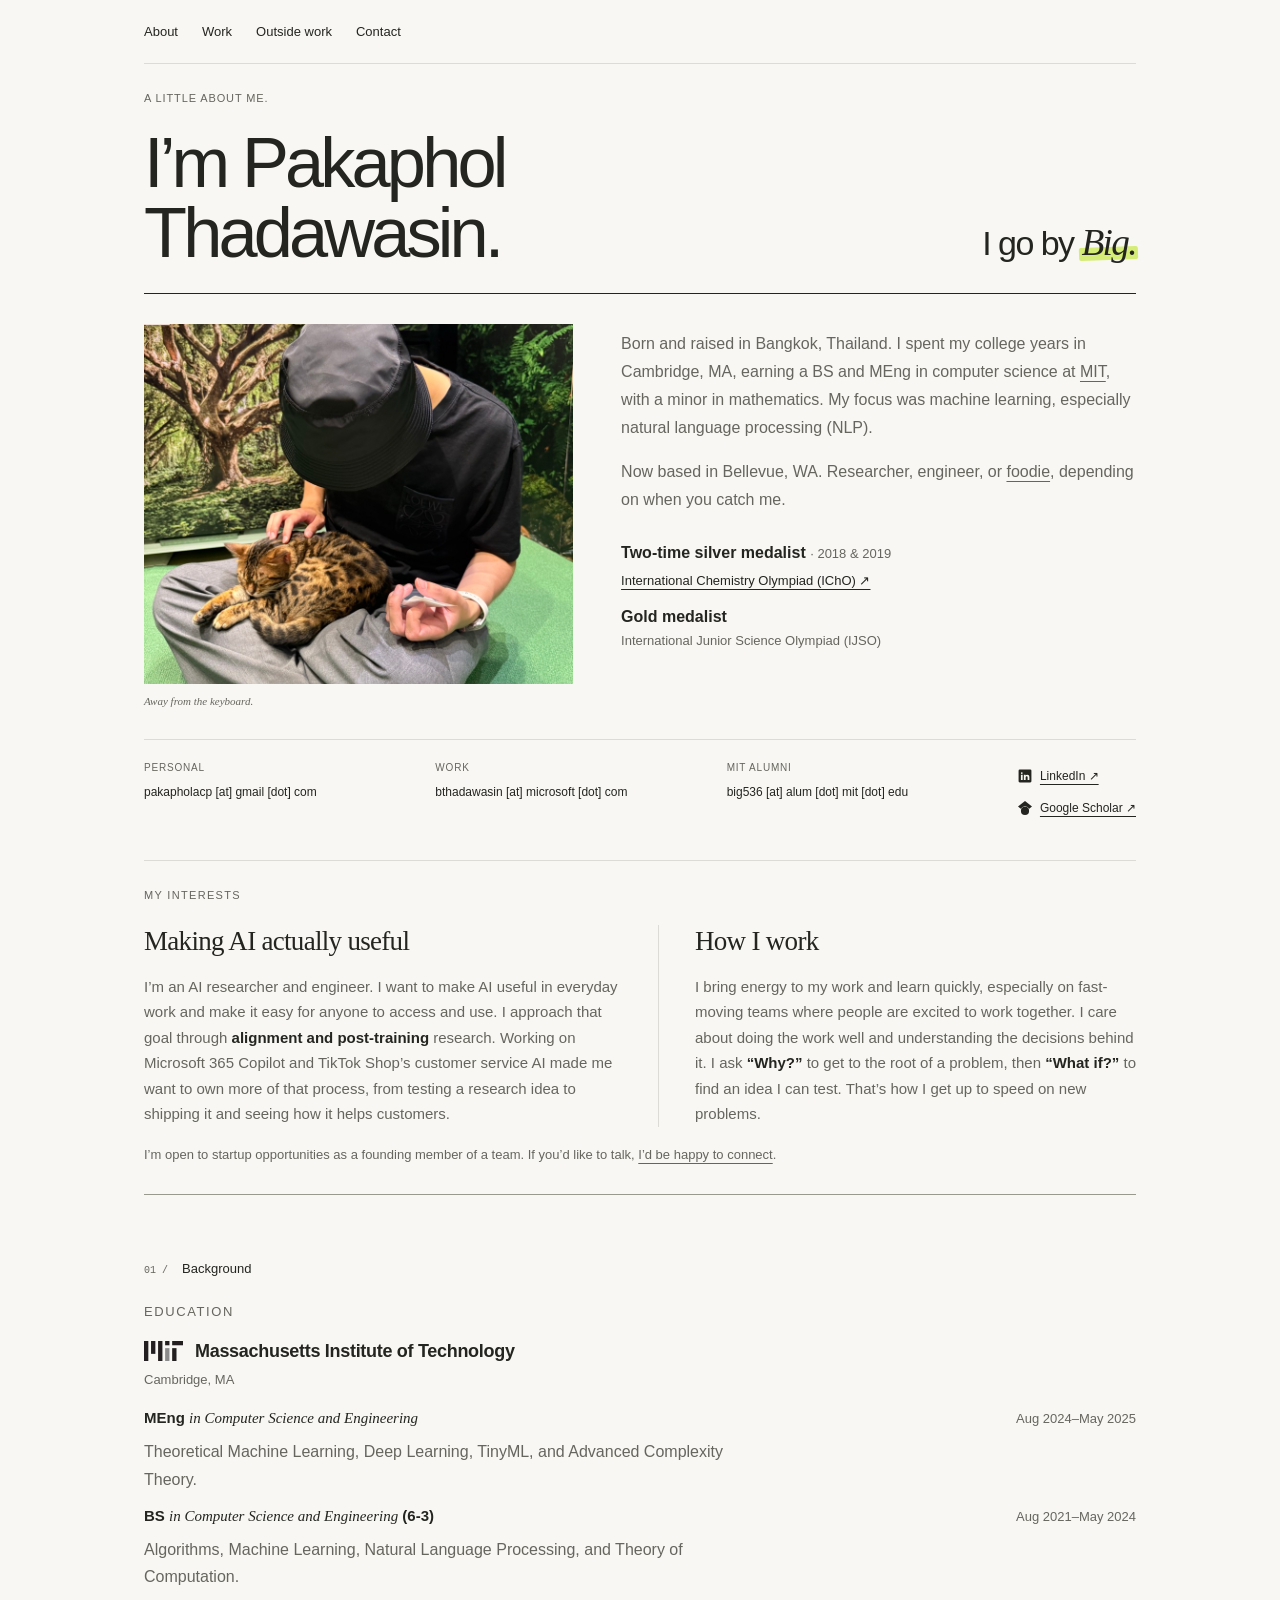
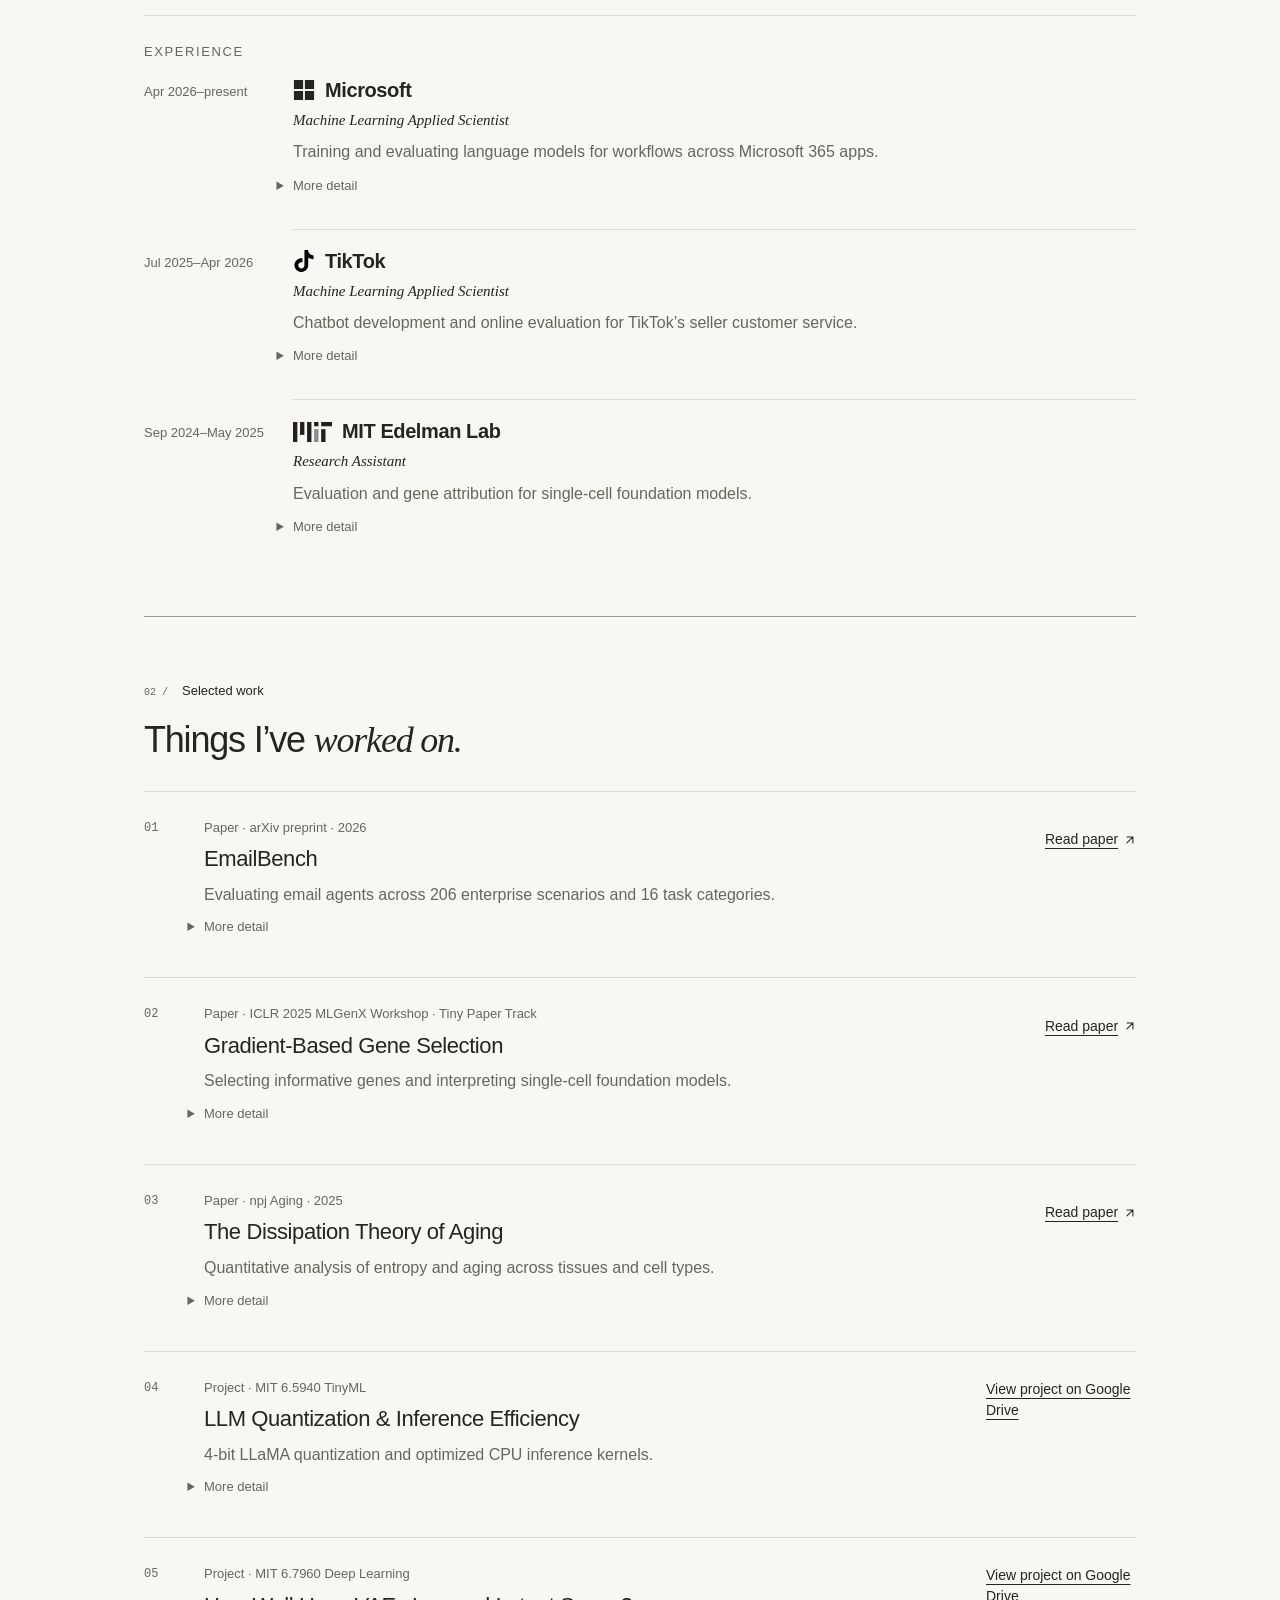
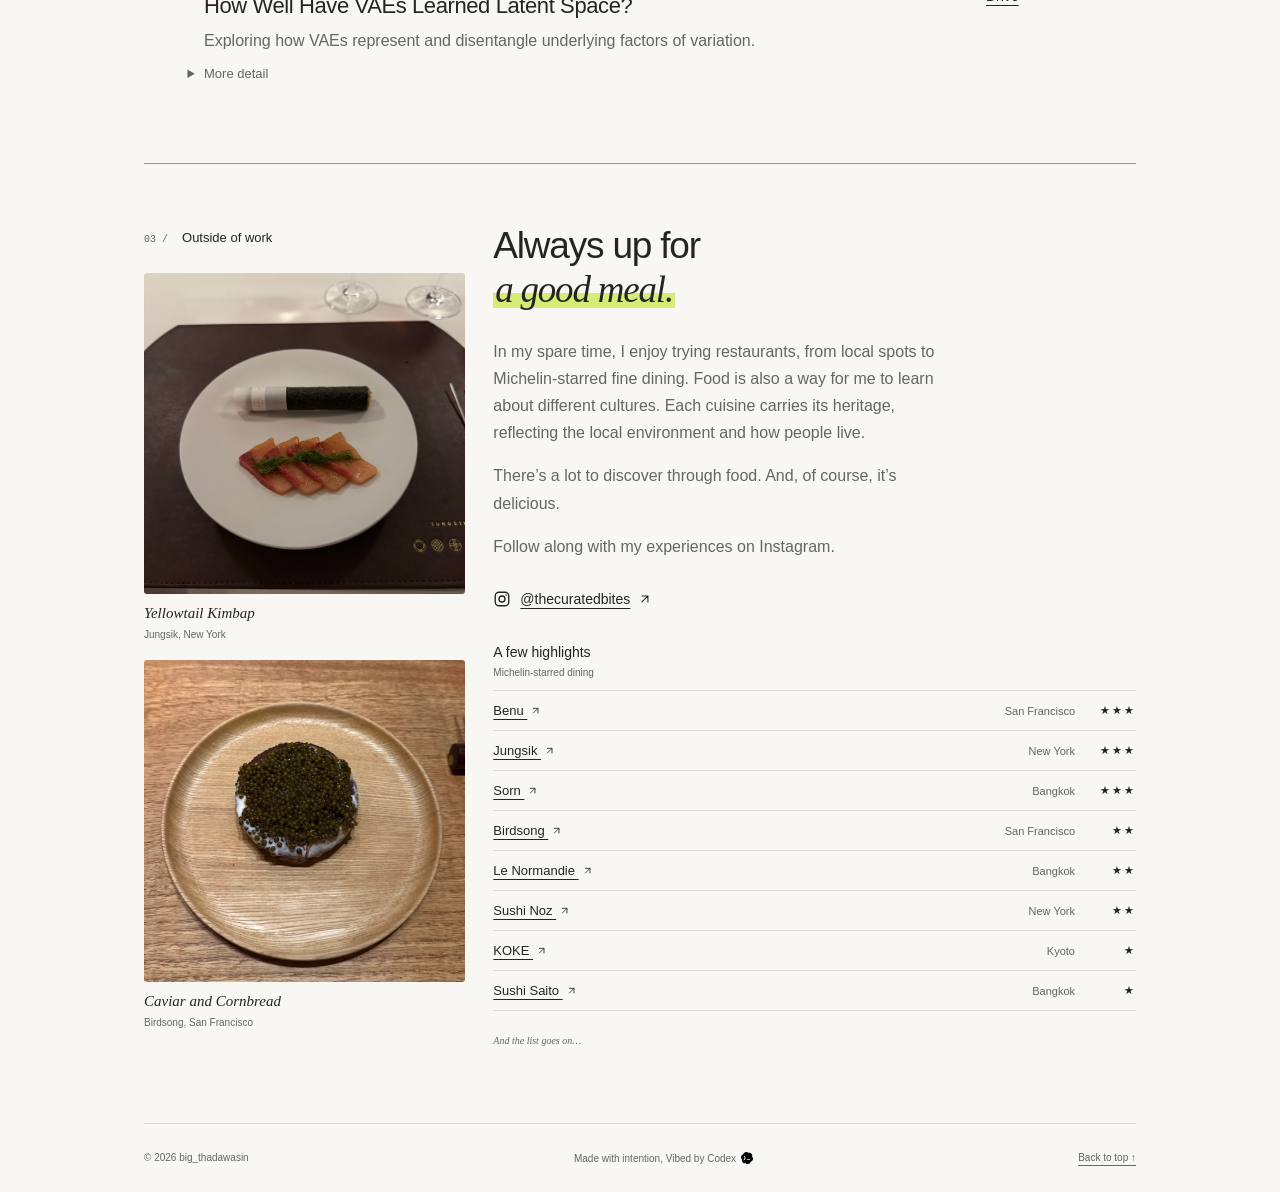
==== commit 3a16372b: "Update portfolio homepage" ====
--- a/docs/index.html
+++ b/docs/index.html
@@ -15,18 +15,24 @@
     </header>
     <main id="main">
       <section class="hero magazine-opening" aria-labelledby="intro-title">
-        <div class="hero-title-group"><p class="intro-eyebrow">A little about me. <span class="intro-credit">(vibed by codex <img src="assets/codex.svg" width="12" height="12" alt="">)</span></p><h1 id="intro-title"><span class="opening-name">I’m Pakaphol<br>Thadawasin.</span><span class="name-nickname">I go by <em>Big.</em></span></h1>
+        <div class="hero-title-group"><p class="intro-eyebrow">A little about me.</p><h1 id="intro-title"><span class="opening-name">I’m Pakaphol<br>Thadawasin.</span><span class="name-nickname">I go by <em>Big.</em></span></h1>
         </div>
           <figure class="intro-photo"><img src="assets/big-with-cat.jpg" alt="Big sitting with a sleeping cat on his lap" width="900" height="1200" decoding="async"><figcaption>Away from the keyboard.</figcaption></figure>
         <div class="hero-bottom">
           <div class="intro-copy">
-            <p class="intro-background">Born and raised in Bangkok, Thailand. I spent my college years in Cambridge, MA, earning a BS and MEng in computer science at MIT, with a minor in mathematics. My focus was machine learning, especially natural language processing (NLP).</p>
-            <p class="intro-background">Now based in Bellevue, WA. Researcher, engineer, or foodie, depending on when you catch me.</p>
+            <p class="intro-background">Born and raised in Bangkok, Thailand. I spent my college years in Cambridge, MA, earning a BS and MEng in computer science at <a href="https://www.eecs.mit.edu/">MIT</a>, with a minor in mathematics. My focus was machine learning, especially natural language processing (NLP).</p>
+            <p class="intro-background">Now based in Bellevue, WA. Researcher, engineer, or <a href="#outside-work">foodie</a>, depending on when you catch me.</p>
 
           </div>
-          <section class="intro-honors" aria-label="International Chemistry Olympiad achievement">
-            <p class="honors-award">Two-time silver medalist <span class="honors-date">· 2018 &amp; 2019</span></p>
-            <a href="https://www.icho-official.org/results/country_info.php?country=Thailand">International Chemistry Olympiad (IChO) ↗</a>
+          <section class="intro-honors" aria-label="Olympiad honors">
+            <div>
+              <p class="honors-award">Two-time silver medalist <span class="honors-date">· 2018 &amp; 2019</span></p>
+              <a href="https://www.icho-official.org/results/country_info.php?country=Thailand">International Chemistry Olympiad (IChO) ↗</a>
+            </div>
+            <div>
+              <p class="honors-award">Gold medalist</p>
+              <p class="honors-competition">International Junior Science Olympiad (IJSO)</p>
+            </div>
           </section>
 
         </div>
@@ -42,10 +48,16 @@
       <section class="research-interests" aria-labelledby="interests-title">
         <h2 id="interests-title">My interests</h2>
         <div class="interest-columns">
-          <div><h3><span class="interest-index" aria-hidden="true">01</span>Alignment &amp; post-training</h3><p>I’m interested in building data-efficient post-training pipelines to align LLMs with specific use cases. My <mark class="text-highlight">hands-on research and engineering</mark> experience spans synthetic data, reward design, large-scale training environments, evals, and post-training with KD, SFT, and RL.</p></div>
-          <div><h3><span class="interest-index" aria-hidden="true">02</span>Multi-agent systems</h3><p>I also explore how multi-agent systems solve complex problems and scale with <mark class="text-highlight">test-time compute</mark>. For fun, I built an orchestrator for coding agents to manage multiple sessions, each with its own context, memory, and preferences. Another project explores how agents can simulate the way people work and collaborate in real life.</p></div>
+          <div>
+            <h3>Making AI actually useful</h3>
+            <p>I’m an AI researcher and engineer. I want to make AI useful in everyday work and make it easy for anyone to access and use. I approach that goal through <mark class="text-highlight">alignment and post-training</mark> research. Working on Microsoft 365 Copilot and TikTok Shop’s customer service AI made me want to own more of that process, from testing a research idea to shipping it and seeing how it helps customers.</p>
+          </div>
+          <div>
+            <h3>How I work</h3>
+            <p>I bring energy to my work and learn quickly, especially on fast-moving teams where people are excited to work together. I care about doing the work well and understanding the decisions behind it. I ask <mark class="text-highlight">“Why?”</mark> to get to the root of a problem, then <mark class="text-highlight">“What if?”</mark> to find an idea I can test. That’s how I get up to speed on new problems.</p>
+          </div>
         </div>
-        <p class="interest-connect">Always happy to connect and exchange ideas.</p>
+        <p class="interest-connect">I’m open to startup opportunities as a founding member of a team. If you’d like to talk, <a href="#contact">I’d be happy to connect</a>.</p>
       </section>
       <section id="about" class="section about" aria-labelledby="about-title">
         <div class="about-aside">
@@ -69,8 +81,10 @@
           <div id="experience" class="about-experience">
           <p class="eyebrow-label">Experience</p>
           <ol class="experience-list">
-            <li><p class="experience-date">Apr 2026–present</p><div><h3><img class="brand-logo" src="assets/microsoft.svg" alt="" width="24" height="24">Microsoft</h3><p class="experience-role">Machine Learning Applied Scientist</p><p class="experience-summary">LLM post-training and evaluation for Microsoft 365 Copilot.</p><details class="background-detail"><summary>More detail</summary><p class="body-copy">I’m currently working on <strong>large-scale LLM post-training</strong> (<strong>RLHF/RLVR</strong>) and <strong>knowledge distillation</strong> for Copilot in Microsoft 365 apps, with an emphasis on data, reward construction, and reinforcement learning environments. Past work includes agent evaluation and benchmarking.</p>
-              <p class="body-copy">Along the way, I also explore applications of <strong>multi-agent systems</strong>, especially real-world simulations, how their problem-solving abilities scale with <strong>test-time compute</strong>, and how to safely verify their work.</p></details></div></li>
+            <li><p class="experience-date">Apr 2026–present</p><div><h3><img class="brand-logo" src="assets/microsoft.svg" alt="" width="24" height="24">Microsoft</h3><p class="experience-role">Machine Learning Applied Scientist</p><p class="experience-summary">Training and evaluating language models for workflows across Microsoft 365 apps.</p><details class="background-detail"><summary>More detail</summary>
+              <p class="body-copy">I train <strong>sub-frontier language models</strong> to perform well on tasks that span Microsoft 365 apps such as Word, PowerPoint, and Excel. My work covers <strong>agentic mid-training and post-training</strong>, including supervised fine-tuning (SFT), on- and off-policy knowledge distillation, and reinforcement learning.</p>
+              <p class="body-copy">For <a href="https://microsoft.ai/news/introducing-mai-code-2-and-mai-code-2-flash/">MAI Work Flash ↗</a>, I contributed to cross-app post-training. My main contributions include defining tasks and rewards, building synthetic training datasets, setting benchmark goals, evaluating model checkpoints, analyzing where models struggle, and contributing to reinforcement learning environments. We partnered with the MAI Super Intelligence team to incorporate our data into the broader training mix and recommend how to train on it. We also work closely with Microsoft 365 product teams to understand how each app works and how customers use it.</p>
+              <p class="body-copy">Earlier, I helped build and ship <a href="https://www.linkedin.com/posts/satyanadella_agent-mode-is-here-in-outlook-copilot-can-activity-7454646422165012480-Q1Be">Agent Mode in Outlook ↗</a>, built BERT and random forest classifiers for an LLM router, and developed a multi-agent system that iteratively refines its own work. I enjoy working across products because it helps me understand how customers use them and where we can make their work easier.</p></details></div></li>
             <li><p class="experience-date">Jul 2025–Apr 2026</p><div><h3><img class="brand-logo" src="assets/tiktok.svg" alt="" width="24" height="24">TikTok</h3><p class="experience-role">Machine Learning Applied Scientist</p><p class="experience-summary">Chatbot development and online evaluation for TikTok’s seller customer service.</p><details class="background-detail"><summary>More detail</summary><p class="body-copy">In customer service, issues can quickly affect customer satisfaction, so detecting and understanding them in production is essential. I developed features that <strong>connected different service domains</strong> within TikTok’s seller customer-service chatbot, giving users a unified experience. I also worked on <strong>online evaluation</strong>, using <strong>production experiments</strong> to guide decisions and quickly detect and analyze issues affecting the customer experience.</p></details></div></li>
             <li><p class="experience-date">Sep 2024–May 2025</p><div><h3><img class="brand-logo mit-logo" src="assets/mit.svg" alt="" width="24" height="24">MIT Edelman Lab</h3><p class="experience-role">Research Assistant</p><p class="experience-summary">Evaluation and gene attribution for single-cell foundation models.</p><details class="background-detail"><summary>More detail</summary><p class="body-copy">I researched how to capture the interplay between genotype and phenotype, advised by <a href="https://edelmanlab.mit.edu/elazer-edelman/">Prof. Elazer Edelman</a>. One approach involved training models and using <strong>explainable AI methods</strong> to visualize and interpret the relationships they learned. This included developing <strong>evaluation and gene-attribution methods</strong> for <strong>single-cell foundation models</strong>. I contributed to this research under the mentorship of Farhan Khodaee and Rohola Zandie, who later co-founded <a href="https://www.absentia.bio/">Absentia Labs</a>, building on this broader research direction.</p></details></div></li>
           </ol>
@@ -130,7 +144,7 @@
       </section>
 
     </main>
-    <footer><span>© 2026 big_thadawasin</span><span>Made with intention, Vibed by Codex</span><a href="#">Back to top ↑</a></footer>
+    <footer><span>© 2026 big_thadawasin</span><span class="footer-credit">Made with intention, Vibed by Codex <img src="assets/codex.svg" width="12" height="12" alt=""></span><a href="#">Back to top ↑</a></footer>
   </div>
   <script src="typing.js?v=20261025-name1"></script>
   <dialog id="photo-preview" class="photo-preview" aria-label="Food photo preview" aria-describedby="photo-preview-caption">
--- a/docs/style.css
+++ b/docs/style.css
@@ -228,7 +228,6 @@
 .about{grid-template-columns:1fr;gap:28px}
 .about .body-copy,.about .degree>p{max-width:70ch}
 
-.intro-credit{font-size:11px;margin-left:6px;white-space:nowrap}
 
 /* Compact background: scan summaries, expand supporting details. */
 .about .experience-list li{padding:20px 0;gap:24px}
@@ -262,7 +261,6 @@
 /* Anchor desktop contact details to the bottom of the introduction. */
 @media(min-width:701px){.hero-contact{align-self:end}}
 
-.intro-credit img{display:inline-block;width:12px;height:12px;vertical-align:-2px;margin:0 2px;opacity:.65}
 
 @media(min-width:701px){.hero-bottom{padding-top:76px}}
 
@@ -312,6 +310,8 @@
 .intro-honors h2{font-size:12px;color:var(--muted);margin:0 0 8px}
 .hero-bottom .honors-award{font-size:18px;font-weight:600;color:var(--ink);line-height:1.4;margin:0 0 3px}
 .intro-honors a{display:inline-block;font-size:14px;line-height:1.6;padding:4px 0}
+.intro-honors > div + div{margin-top:10px}
+.intro-honors .honors-competition{font-size:14px;line-height:1.6;margin:0}
 .hero-bottom .honors-years{font-size:13px;line-height:1.6;margin-top:3px}
 .hero-bottom{gap:24px}
 
@@ -344,7 +344,6 @@
 .hero-title-group .intro-photo{width:240px;padding:0;border:0;border-radius:0;box-shadow:none;transform:none;background:transparent}
 .hero-title-group .intro-photo img{border-radius:0;aspect-ratio:1;object-position:center 60%}
 .intro-eyebrow{font-size:11px;letter-spacing:.08em;text-transform:uppercase}
-.intro-credit{font-size:10px;letter-spacing:0;text-transform:none}
 .research-interests{padding-top:28px;padding-bottom:32px}
 .research-interests>h2{font-size:11px;text-transform:uppercase;letter-spacing:.12em;margin-bottom:24px}
 .interest-columns{gap:36px;grid-template-columns:1fr 1fr}
@@ -370,7 +369,7 @@
 .magazine-opening .hero-bottom .intro-background+.intro-background{margin-top:22px;font-family:Georgia,'Times New Roman',serif;font-size:23px;line-height:1.4;color:var(--ink);letter-spacing:-.35px}
 .magazine-opening .intro-honors{padding:0;border:0}
 .magazine-opening .honors-award{font-size:16px}
-.magazine-opening .intro-honors a{font-size:13px}
+.magazine-opening .intro-honors :is(a,.honors-competition){font-size:13px}
 .magazine-opening .hero-contact{grid-area:contact;align-self:auto;border-top:1px solid var(--line);padding-top:20px;display:flex;justify-content:space-between;align-items:start;gap:24px;width:100%;font-size:12px}
 .magazine-opening .hero-contact dl{display:grid;grid-template-columns:repeat(3,minmax(0,1fr));gap:24px;flex:1;margin:0}
 .magazine-opening .hero-contact dl>div{display:block;margin:0}
@@ -380,8 +379,10 @@
 .magazine-opening .hero-socials a{min-height:32px;padding:2px 0}
 .magazine-opening .hero-socials .social-icon{width:14px;height:14px}
 @media(min-width:701px) and (max-width:1000px){.magazine-opening{column-gap:30px}.magazine-opening h1{font-size:54px}.magazine-opening .name-nickname{font-size:28px}.magazine-opening .intro-photo img{height:390px}.magazine-opening .hero-contact{display:block}.magazine-opening .hero-socials{flex-direction:row;gap:24px;margin-top:12px}}
-@media(max-width:700px){.magazine-opening{grid-template-columns:minmax(0,1fr);grid-template-areas:"title" "photo" "bio" "contact";gap:24px;padding:24px 0 30px}.magazine-opening .hero-title-group{max-width:none;padding-bottom:20px}.magazine-opening .intro-eyebrow{font-size:9px;gap:8px;margin-bottom:20px}.magazine-opening .intro-credit{font-size:9px;margin-left:0}.magazine-opening h1{display:block;font-size:clamp(36px,9vw,60px)}.magazine-opening .name-nickname{font-size:30px;margin:16px 0 0}.magazine-opening .intro-photo img{height:auto;aspect-ratio:1.12;object-position:center 58%}.magazine-opening .hero-bottom{padding:0;gap:22px}.magazine-opening .hero-bottom .intro-background{font-size:15px}.magazine-opening .hero-bottom .intro-background+.intro-background{font-size:23px}.magazine-opening .hero-contact{display:block}.magazine-opening .hero-contact dl{display:block}.magazine-opening .hero-contact dl>div{display:grid;grid-template-columns:76px minmax(0,1fr);gap:10px;margin:0 0 12px}.magazine-opening .hero-contact dt{margin:0;line-height:1.9}.magazine-opening .hero-socials{flex-direction:row;gap:24px;margin-top:12px}.magazine-opening .hero-socials a{min-height:44px}}
+@media(max-width:700px){.magazine-opening{grid-template-columns:minmax(0,1fr);grid-template-areas:"title" "photo" "bio" "contact";gap:24px;padding:24px 0 30px}.magazine-opening .hero-title-group{max-width:none;padding-bottom:20px}.magazine-opening .intro-eyebrow{font-size:9px;gap:8px;margin-bottom:20px}.magazine-opening h1{display:block;font-size:clamp(36px,9vw,60px)}.magazine-opening .name-nickname{font-size:30px;margin:16px 0 0}.magazine-opening .intro-photo img{height:auto;aspect-ratio:1.12;object-position:center 58%}.magazine-opening .hero-bottom{padding:0;gap:22px}.magazine-opening .hero-bottom .intro-background{font-size:15px}.magazine-opening .hero-bottom .intro-background+.intro-background{font-size:23px}.magazine-opening .hero-contact{display:block}.magazine-opening .hero-contact dl{display:block}.magazine-opening .hero-contact dl>div{display:grid;grid-template-columns:76px minmax(0,1fr);gap:10px;margin:0 0 12px}.magazine-opening .hero-contact dt{margin:0;line-height:1.9}.magazine-opening .hero-socials{flex-direction:row;gap:24px;margin-top:12px}.magazine-opening .hero-socials a{min-height:44px}}
 
 /* Let the biography read as one consistent piece of text. */
 .magazine-opening .hero-bottom .intro-background+.intro-background{margin-top:16px;font-family:inherit;font-size:16px;line-height:1.75;color:var(--muted);letter-spacing:normal}
 @media(max-width:700px){.magazine-opening .hero-bottom .intro-background+.intro-background{font-size:15px}}
+
+.footer-credit img{vertical-align:-2px;margin-left:2px}
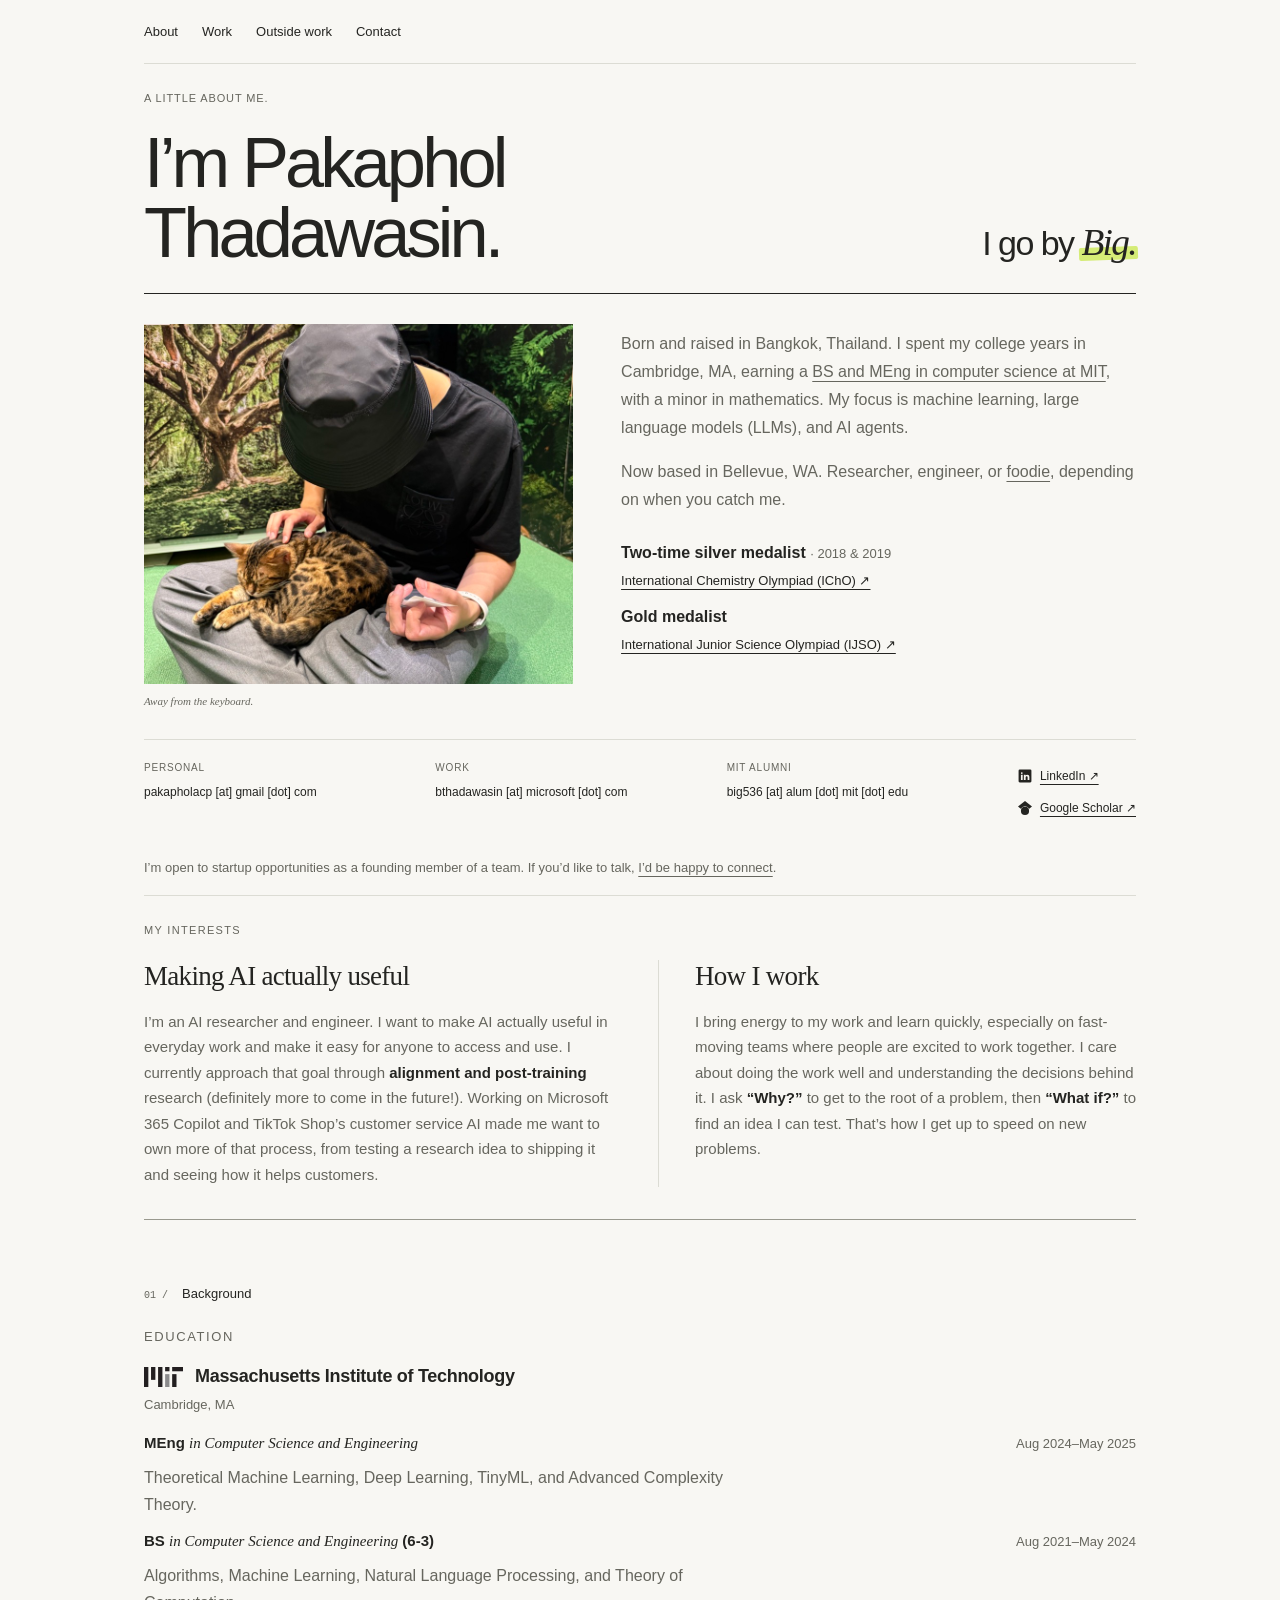
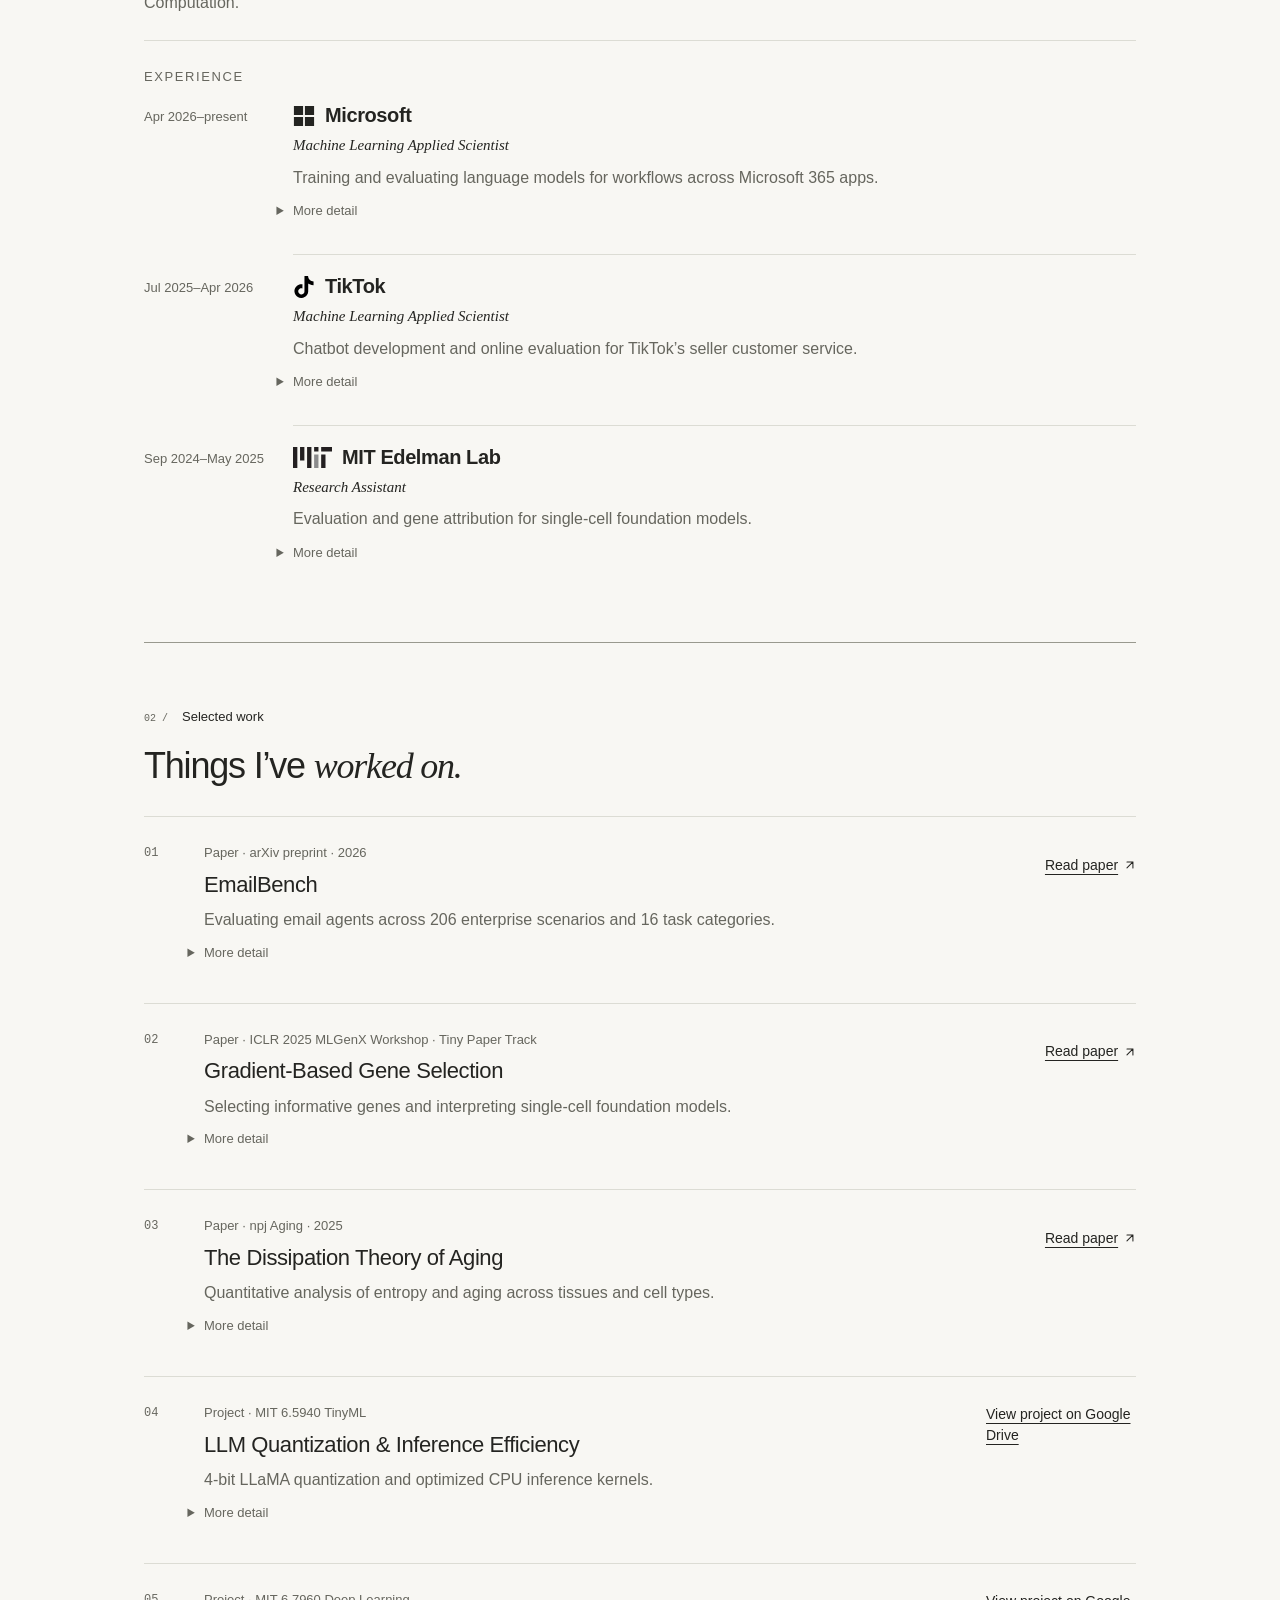
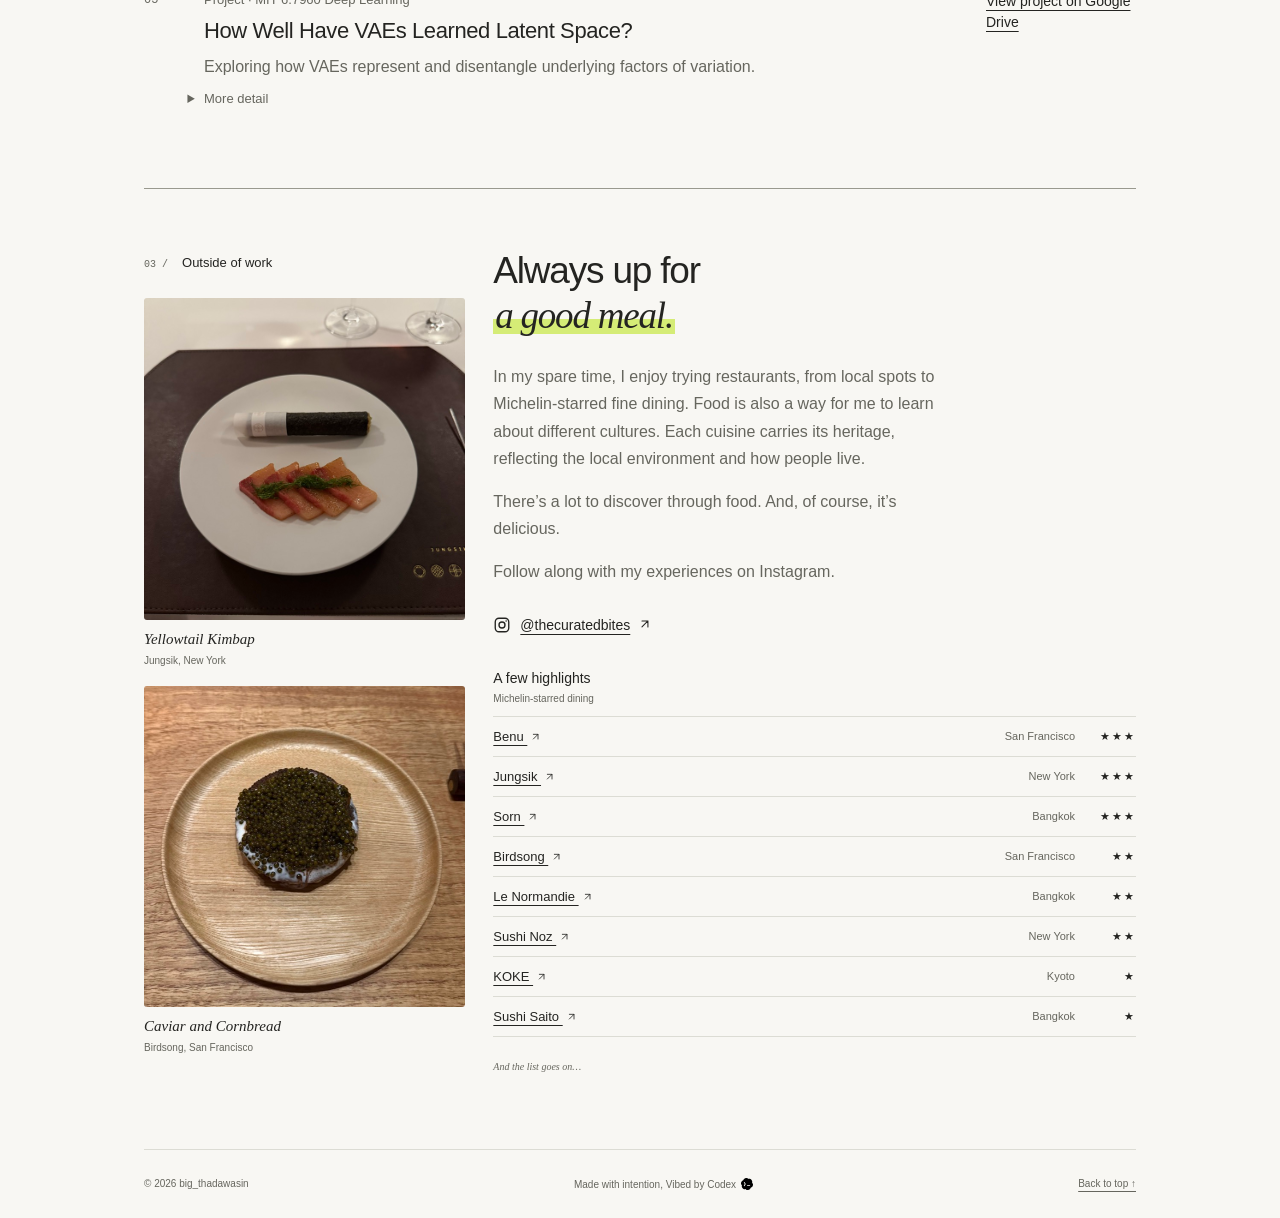
==== commit 8002a973: "Refine homepage bio and links" ====
--- a/docs/index.html
+++ b/docs/index.html
@@ -20,7 +20,7 @@
           <figure class="intro-photo"><img src="assets/big-with-cat.jpg" alt="Big sitting with a sleeping cat on his lap" width="900" height="1200" decoding="async"><figcaption>Away from the keyboard.</figcaption></figure>
         <div class="hero-bottom">
           <div class="intro-copy">
-            <p class="intro-background">Born and raised in Bangkok, Thailand. I spent my college years in Cambridge, MA, earning a BS and MEng in computer science at <a href="https://www.eecs.mit.edu/">MIT</a>, with a minor in mathematics. My focus was machine learning, especially natural language processing (NLP).</p>
+            <p class="intro-background">Born and raised in Bangkok, Thailand. I spent my college years in Cambridge, MA, earning a <a href="https://www.eecs.mit.edu/">BS and MEng in computer science at MIT</a>, with a minor in mathematics. My focus is machine learning, large language models (LLMs), and AI agents.</p>
             <p class="intro-background">Now based in Bellevue, WA. Researcher, engineer, or <a href="#outside-work">foodie</a>, depending on when you catch me.</p>
 
           </div>
@@ -31,7 +31,7 @@
             </div>
             <div>
               <p class="honors-award">Gold medalist</p>
-              <p class="honors-competition">International Junior Science Olympiad (IJSO)</p>
+              <a href="https://ijsoweb.org/">International Junior Science Olympiad (IJSO) ↗</a>
             </div>
           </section>
 
@@ -45,19 +45,19 @@
             <div class="hero-socials"><a href="https://www.linkedin.com/in/pakaphol-thadawasin-783b68256/"><svg class="social-icon" viewBox="0 0 24 24" width="18" height="18" aria-hidden="true" focusable="false"><rect x="1" y="1" width="22" height="22" rx="2" fill="currentColor"/><g fill="var(--paper)"><circle cx="6.5" cy="7" r="1.5"/><path d="M5 10h3v9H5zM10 10h2.9v1.2c.6-.9 1.5-1.5 2.9-1.5 3.1 0 3.7 2 3.7 4.6V19h-3v-4.2c0-1 0-2.3-1.5-2.3s-1.9 1.1-1.9 2.2V19H10z"/></g></svg><span>LinkedIn ↗</span></a><a href="https://scholar.google.com/citations?user=uV_AudkAAAAJ&amp;hl=en"><svg class="social-icon" viewBox="0 0 24 24" width="18" height="18" aria-hidden="true" focusable="false" fill="currentColor"><path d="M12 0 0 9.5l4.84 3.94a8 8 0 0 1 14.32 0L24 9.5Z"/><circle cx="12" cy="17" r="7"/></svg><span>Google Scholar ↗</span></a></div>
           </div>
       </section>
+      <p class="interest-connect">I’m open to startup opportunities as a founding member of a team. If you’d like to talk, <a href="#contact">I’d be happy to connect</a>.</p>
       <section class="research-interests" aria-labelledby="interests-title">
         <h2 id="interests-title">My interests</h2>
         <div class="interest-columns">
           <div>
             <h3>Making AI actually useful</h3>
-            <p>I’m an AI researcher and engineer. I want to make AI useful in everyday work and make it easy for anyone to access and use. I approach that goal through <mark class="text-highlight">alignment and post-training</mark> research. Working on Microsoft 365 Copilot and TikTok Shop’s customer service AI made me want to own more of that process, from testing a research idea to shipping it and seeing how it helps customers.</p>
+            <p>I’m an AI researcher and engineer. I want to make AI actually useful in everyday work and make it easy for anyone to access and use. I currently approach that goal through <mark class="text-highlight">alignment and post-training</mark> research (definitely more to come in the future!). Working on Microsoft 365 Copilot and TikTok Shop’s customer service AI made me want to own more of that process, from testing a research idea to shipping it and seeing how it helps customers.</p>
           </div>
           <div>
             <h3>How I work</h3>
             <p>I bring energy to my work and learn quickly, especially on fast-moving teams where people are excited to work together. I care about doing the work well and understanding the decisions behind it. I ask <mark class="text-highlight">“Why?”</mark> to get to the root of a problem, then <mark class="text-highlight">“What if?”</mark> to find an idea I can test. That’s how I get up to speed on new problems.</p>
           </div>
         </div>
-        <p class="interest-connect">I’m open to startup opportunities as a founding member of a team. If you’d like to talk, <a href="#contact">I’d be happy to connect</a>.</p>
       </section>
       <section id="about" class="section about" aria-labelledby="about-title">
         <div class="about-aside">
@@ -84,7 +84,7 @@
             <li><p class="experience-date">Apr 2026–present</p><div><h3><img class="brand-logo" src="assets/microsoft.svg" alt="" width="24" height="24">Microsoft</h3><p class="experience-role">Machine Learning Applied Scientist</p><p class="experience-summary">Training and evaluating language models for workflows across Microsoft 365 apps.</p><details class="background-detail"><summary>More detail</summary>
               <p class="body-copy">I train <strong>sub-frontier language models</strong> to perform well on tasks that span Microsoft 365 apps such as Word, PowerPoint, and Excel. My work covers <strong>agentic mid-training and post-training</strong>, including supervised fine-tuning (SFT), on- and off-policy knowledge distillation, and reinforcement learning.</p>
               <p class="body-copy">For <a href="https://microsoft.ai/news/introducing-mai-code-2-and-mai-code-2-flash/">MAI Work Flash ↗</a>, I contributed to cross-app post-training. My main contributions include defining tasks and rewards, building synthetic training datasets, setting benchmark goals, evaluating model checkpoints, analyzing where models struggle, and contributing to reinforcement learning environments. We partnered with the MAI Super Intelligence team to incorporate our data into the broader training mix and recommend how to train on it. We also work closely with Microsoft 365 product teams to understand how each app works and how customers use it.</p>
-              <p class="body-copy">Earlier, I helped build and ship <a href="https://www.linkedin.com/posts/satyanadella_agent-mode-is-here-in-outlook-copilot-can-activity-7454646422165012480-Q1Be">Agent Mode in Outlook ↗</a>, built BERT and random forest classifiers for an LLM router, and developed a multi-agent system that iteratively refines its own work. I enjoy working across products because it helps me understand how customers use them and where we can make their work easier.</p></details></div></li>
+              <p class="body-copy">Earlier, I helped build and ship <a href="https://www.linkedin.com/posts/satyanadella_agent-mode-is-here-in-outlook-copilot-can-activity-7454646422165012480-Q1Be">Agent Mode in Outlook ↗</a>, built classifiers for an LLM router (including BERT and random forest models), and developed a multi-agent system that iteratively refines its own work. I enjoy working across products because it helps me understand how customers use them and where we can make their work easier.</p></details></div></li>
             <li><p class="experience-date">Jul 2025–Apr 2026</p><div><h3><img class="brand-logo" src="assets/tiktok.svg" alt="" width="24" height="24">TikTok</h3><p class="experience-role">Machine Learning Applied Scientist</p><p class="experience-summary">Chatbot development and online evaluation for TikTok’s seller customer service.</p><details class="background-detail"><summary>More detail</summary><p class="body-copy">In customer service, issues can quickly affect customer satisfaction, so detecting and understanding them in production is essential. I developed features that <strong>connected different service domains</strong> within TikTok’s seller customer-service chatbot, giving users a unified experience. I also worked on <strong>online evaluation</strong>, using <strong>production experiments</strong> to guide decisions and quickly detect and analyze issues affecting the customer experience.</p></details></div></li>
             <li><p class="experience-date">Sep 2024–May 2025</p><div><h3><img class="brand-logo mit-logo" src="assets/mit.svg" alt="" width="24" height="24">MIT Edelman Lab</h3><p class="experience-role">Research Assistant</p><p class="experience-summary">Evaluation and gene attribution for single-cell foundation models.</p><details class="background-detail"><summary>More detail</summary><p class="body-copy">I researched how to capture the interplay between genotype and phenotype, advised by <a href="https://edelmanlab.mit.edu/elazer-edelman/">Prof. Elazer Edelman</a>. One approach involved training models and using <strong>explainable AI methods</strong> to visualize and interpret the relationships they learned. This included developing <strong>evaluation and gene-attribution methods</strong> for <strong>single-cell foundation models</strong>. I contributed to this research under the mentorship of Farhan Khodaee and Rohola Zandie, who later co-founded <a href="https://www.absentia.bio/">Absentia Labs</a>, building on this broader research direction.</p></details></div></li>
           </ol>
--- a/docs/style.css
+++ b/docs/style.css
@@ -181,7 +181,7 @@
 .interest-columns{display:grid;grid-template-columns:1.1fr 1fr;gap:72px}
 .interest-columns h3{font-size:21px;letter-spacing:-.5px;font-weight:600;margin:0 0 10px}
 .interest-columns p{font-size:14px;line-height:1.75;color:var(--muted);margin:0}
-.interest-connect{font-size:12px;color:var(--muted);margin:20px 0 0}
+.interest-connect{font-size:12px;color:var(--muted);margin:0 0 20px}
 @media(min-width:701px) and (max-width:1000px){.hero,.interest-columns{gap:36px}.hero h1{font-size:clamp(30px,4vw,40px)}.hero-bottom .intro-name{font-size:22px}}
 @media(max-width:700px){.hero{grid-template-columns:1fr;gap:32px;padding:36px 0}.hero h1{font-size:clamp(32px,7.7vw,48px)}.hero-title-group{max-width:440px}.hero-credit{max-width:none}.hero-bottom .intro-name{font-size:23px}.hero-bottom .intro-background,.hero-bottom .intro-personal{font-size:14px}.interest-columns{grid-template-columns:1fr;gap:24px}.research-interests{padding:25px 0 32px}.hero-contact{font-size:11px}.hero-contact dl>div{grid-template-columns:62px minmax(0,1fr);gap:8px}}
 
@@ -311,7 +311,6 @@
 .hero-bottom .honors-award{font-size:18px;font-weight:600;color:var(--ink);line-height:1.4;margin:0 0 3px}
 .intro-honors a{display:inline-block;font-size:14px;line-height:1.6;padding:4px 0}
 .intro-honors > div + div{margin-top:10px}
-.intro-honors .honors-competition{font-size:14px;line-height:1.6;margin:0}
 .hero-bottom .honors-years{font-size:13px;line-height:1.6;margin-top:3px}
 .hero-bottom{gap:24px}
 
@@ -369,7 +368,7 @@
 .magazine-opening .hero-bottom .intro-background+.intro-background{margin-top:22px;font-family:Georgia,'Times New Roman',serif;font-size:23px;line-height:1.4;color:var(--ink);letter-spacing:-.35px}
 .magazine-opening .intro-honors{padding:0;border:0}
 .magazine-opening .honors-award{font-size:16px}
-.magazine-opening .intro-honors :is(a,.honors-competition){font-size:13px}
+.magazine-opening .intro-honors a{font-size:13px}
 .magazine-opening .hero-contact{grid-area:contact;align-self:auto;border-top:1px solid var(--line);padding-top:20px;display:flex;justify-content:space-between;align-items:start;gap:24px;width:100%;font-size:12px}
 .magazine-opening .hero-contact dl{display:grid;grid-template-columns:repeat(3,minmax(0,1fr));gap:24px;flex:1;margin:0}
 .magazine-opening .hero-contact dl>div{display:block;margin:0}
